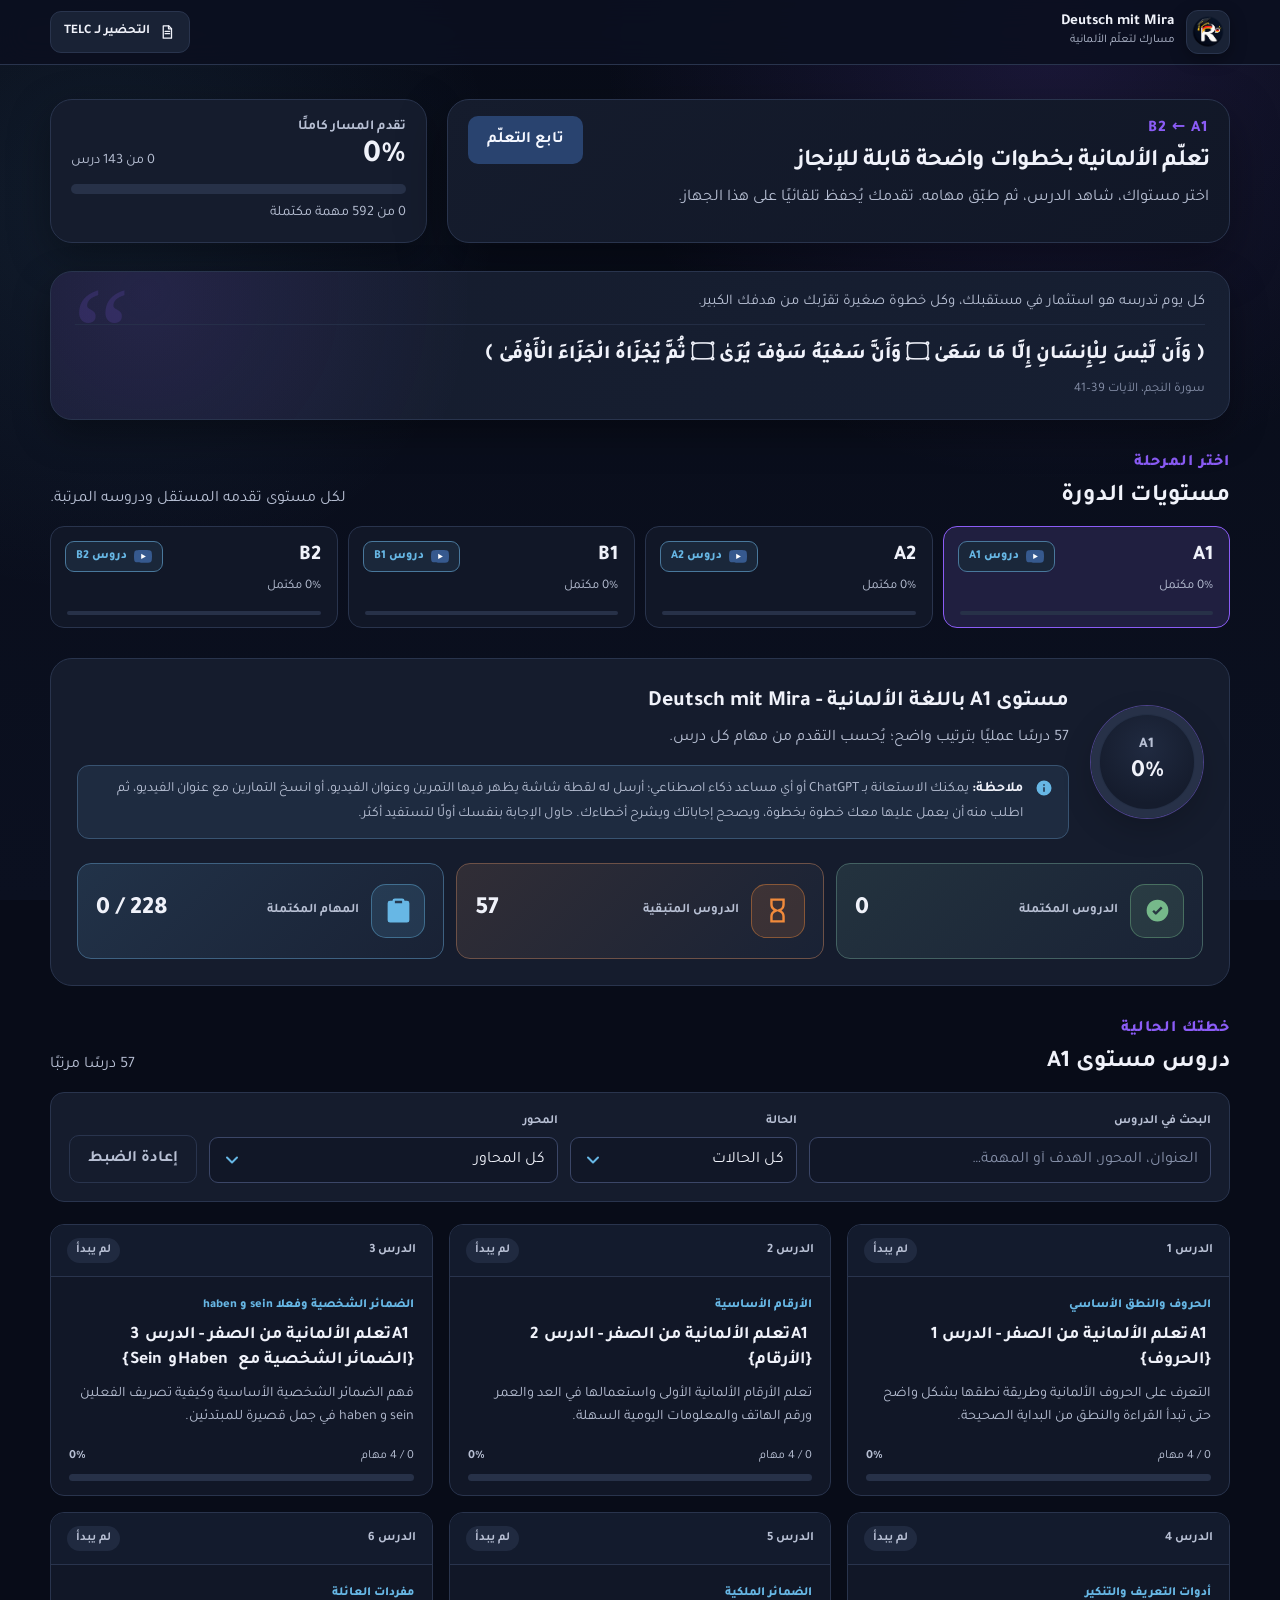
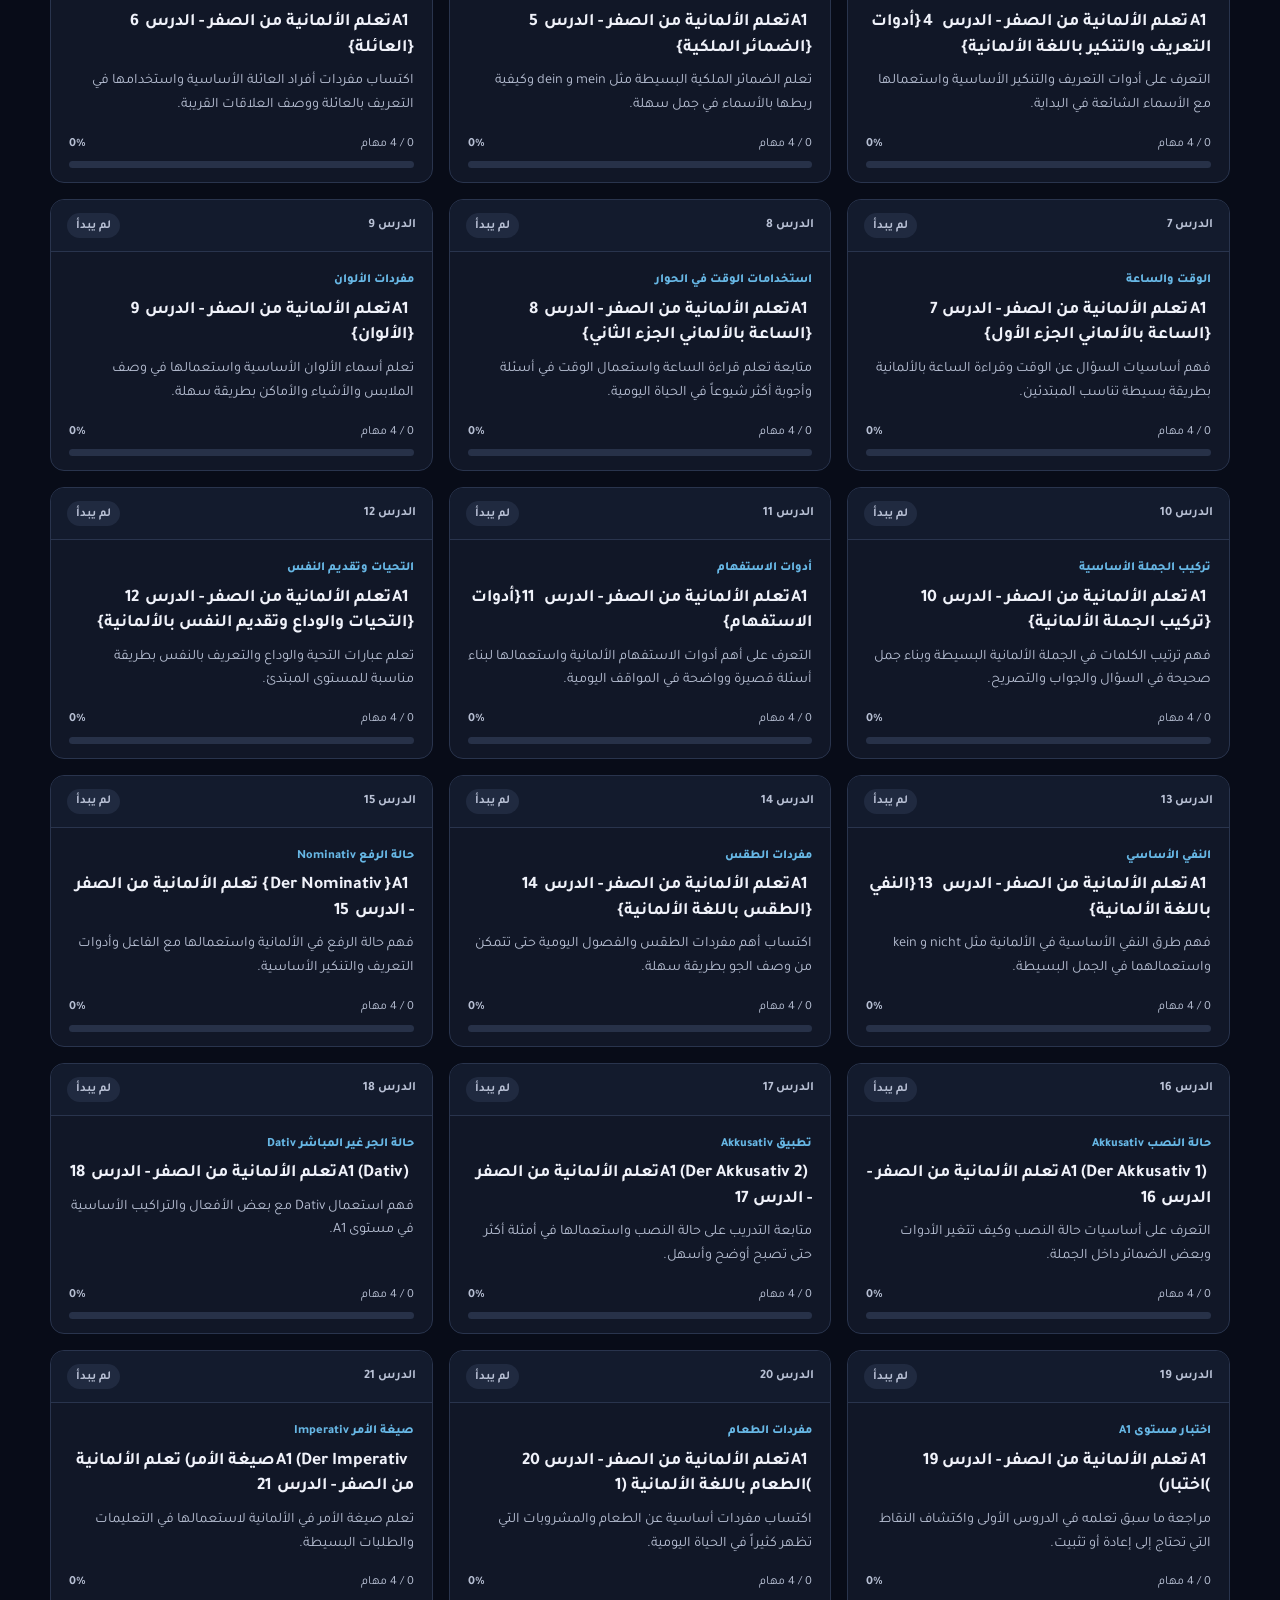
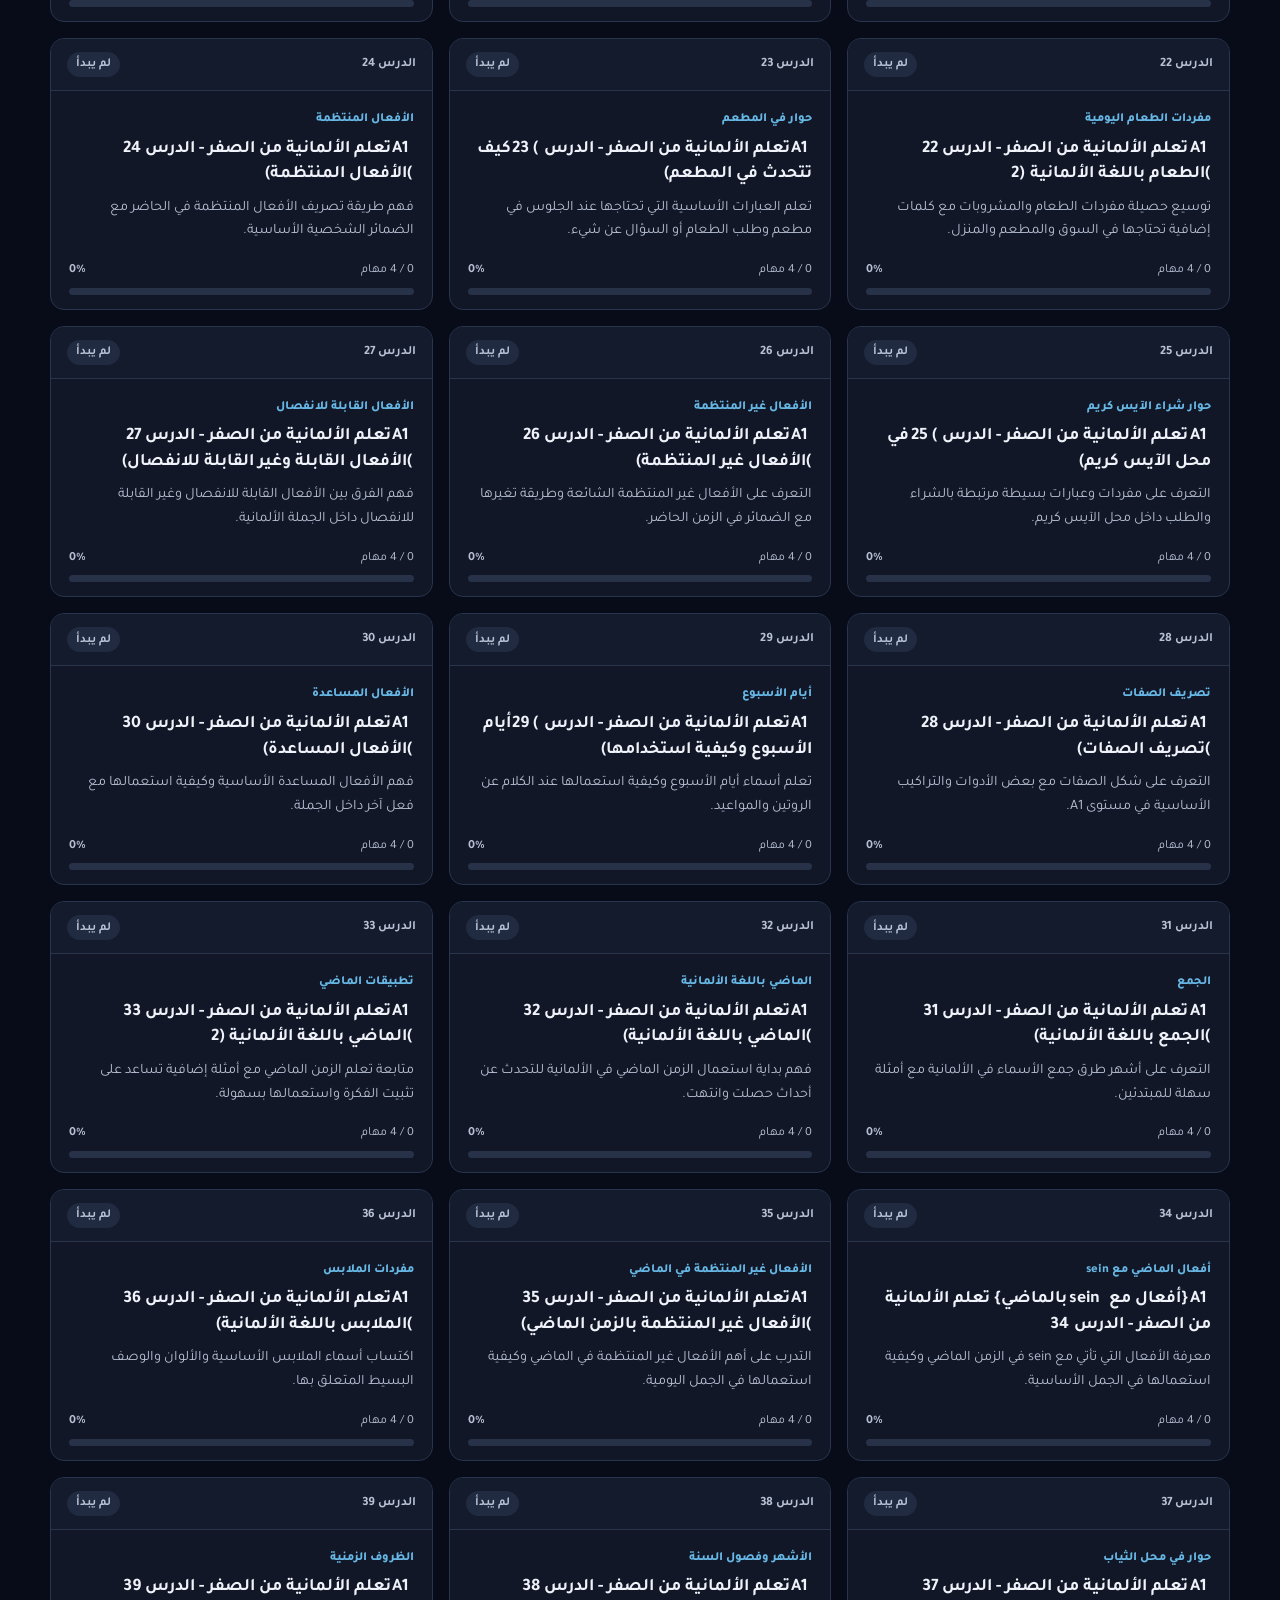
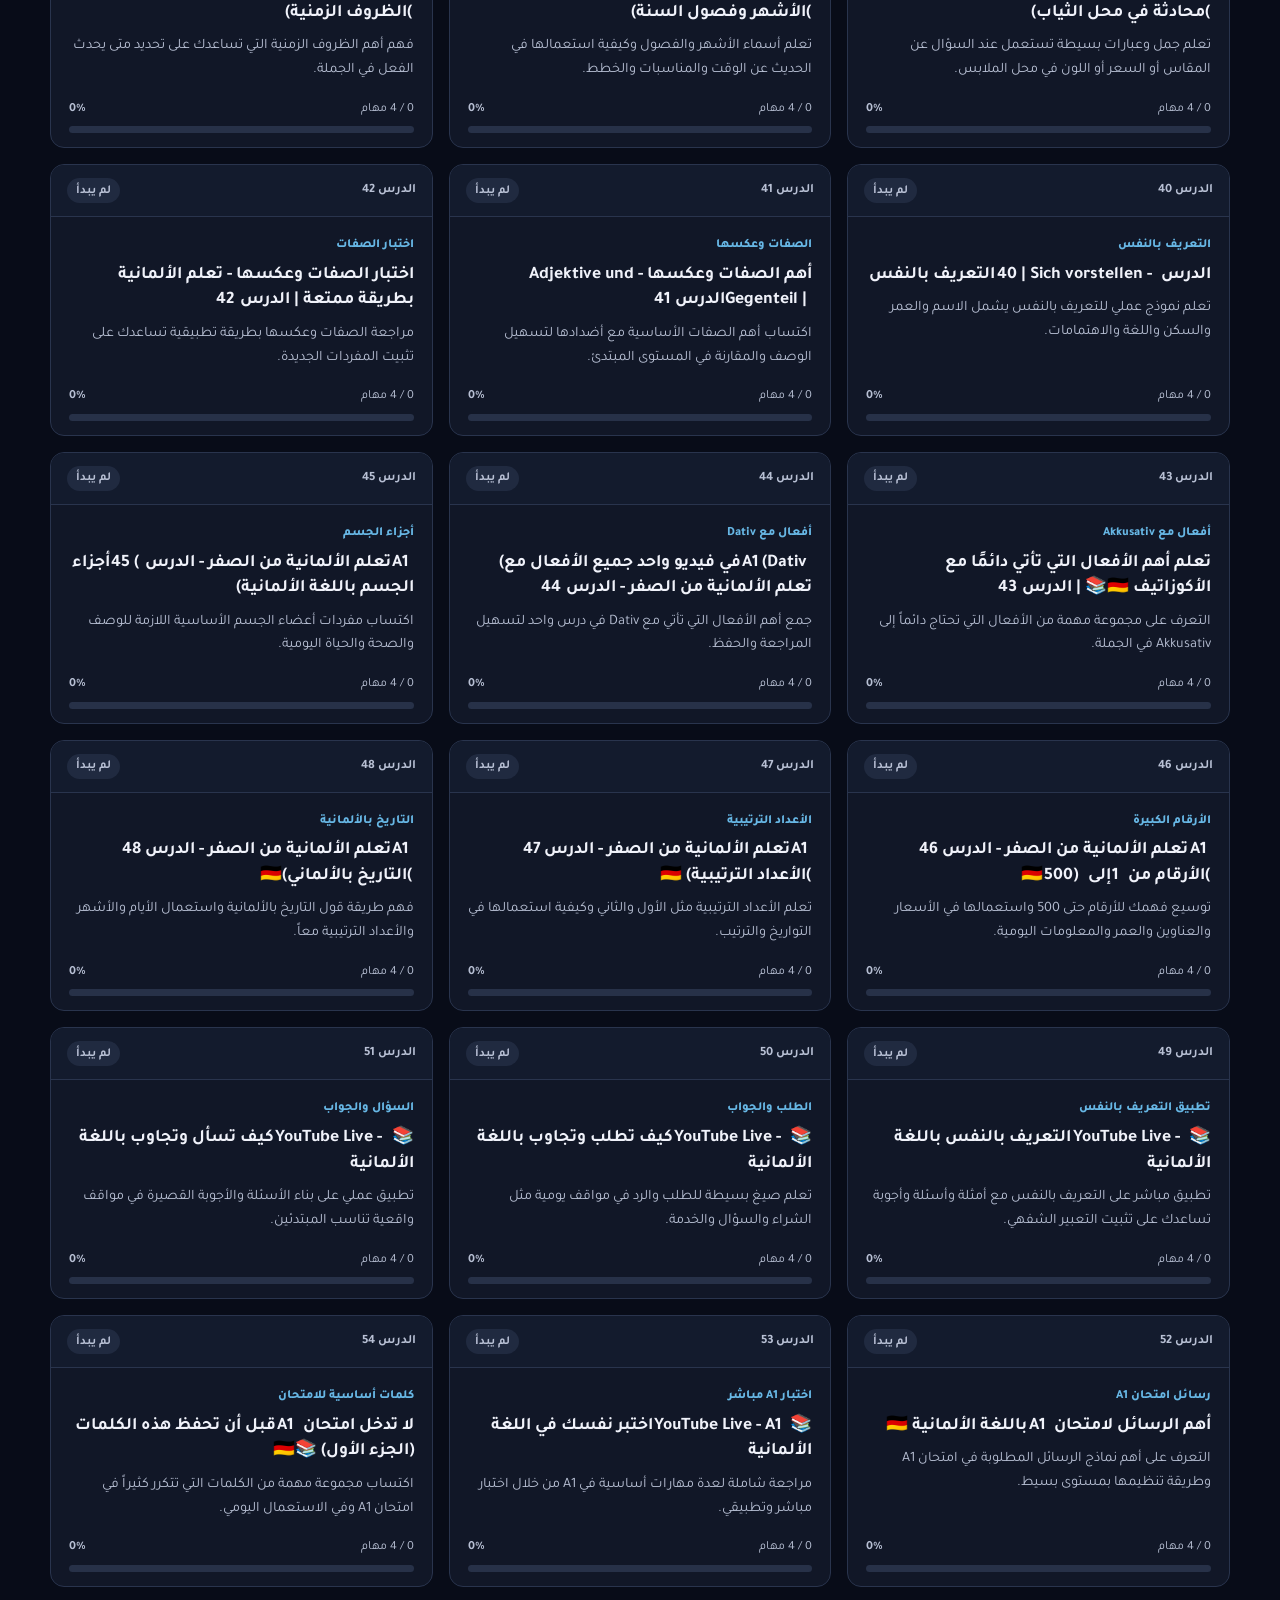
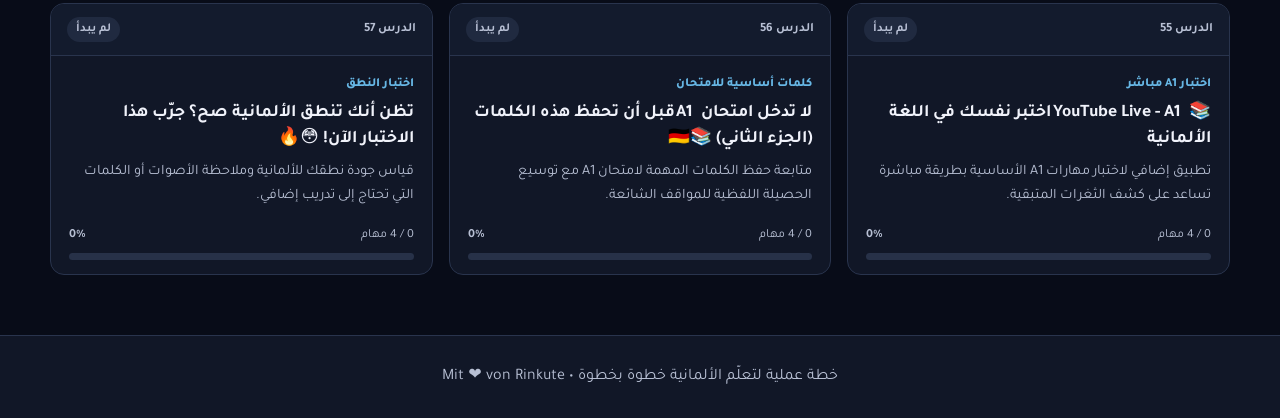
==== index.html @ 0c4c7fe7 "fix: polish TELC exam navigation and timing" ====
<!doctype html>
<html lang="ar" dir="rtl" data-theme="dark">

<head>
  <meta charset="UTF-8">
  <meta name="viewport" content="width=device-width, initial-scale=1.0">
  <meta name="description"
    content="مسار عملي لتعلّم الألمانية من A1 إلى B2 مع دروس فيديو، مهام تطبيقية، ومتابعة تقدم محفوظة.">
  <title>Deutsch mit Mira</title>
  <link rel="preconnect" href="https://fonts.googleapis.com">
  <link rel="preconnect" href="https://fonts.gstatic.com" crossorigin>
  <link href="https://fonts.googleapis.com/css2?family=Tajawal:wght@400;500;600;700;800&display=swap" rel="stylesheet">
  <link rel="icon" href="./src/assets/Deutsch mit Rinkute.ico">
  <link rel="stylesheet" href="./styles.css?v=20261030-5">
  <link rel="stylesheet" href="./src/css/telc.css?v=20261030-5">
</head>

<body>
  <div id="app-loader" class="app-loader" role="status" aria-live="polite" aria-label="جارٍ تحميل منصة التعلم">
    <div class="app-loader__content">
      <div class="app-loader__mark" aria-hidden="true">
        <span class="app-loader__ring"></span>
        <img class="app-loader__logo" src="./src/assets/Deutsch mit Rinkute.ico" alt="">
      </div>
      <span class="app-loader__text">جارٍ التحميل...</span>
    </div>
  </div>

  <a class="skip-link" href="#mainContent">تخطَّ إلى المحتوى</a>

  <header class="site-header">
    <div class="header-inner">
      <a class="brand" href="#/level/A1" aria-label="Deutsch mit Mira — الصفحة الرئيسية">
        <span class="brand-logo-shell" aria-hidden="true">
          <img class="brand-logo" src="./src/assets/Deutsch mit Rinkute.ico" alt="">
        </span>
        <span class="brand-copy"><strong>Deutsch mit Mira</strong><small>مسارك لتعلّم الألمانية</small></span>
      </a>
      <div class="header-actions" id="headerActions">
        <a class="telc-link" id="telcEntryLink" href="#/telc" aria-label="التحضير لامتحان TELC">
          <svg class="telc-link__icon" viewBox="0 0 24 24" aria-hidden="true" focusable="false">
            <path d="M7 3.75h7.2L18 7.55v12.7H7z" />
            <path d="M14 3.75v4h4M9.5 11.25h6M9.5 14.25h6" />
          </svg>
          <span class="telc-link__label">التحضير لـ TELC</span>
          <span class="telc-link__short" aria-hidden="true">TELC</span>
        </a>
        <nav class="telc-header-nav" id="telcHeaderNav" aria-label="التنقل في استوديو TELC" hidden></nav>
      </div>
    </div>
  </header>

  <main id="mainContent" tabindex="-1">
    <div class="system-state" id="loadingState" role="status">جارٍ تجهيز خطتك الدراسية…</div>
    <section class="system-state system-state--error" id="errorState" role="alert" hidden>
      <h1>تعذّر تحميل الدروس</h1>
      <p id="errorMessage">تحقق من ملفات البيانات ثم أعد تحميل الصفحة.</p>
    </section>

    <div id="appContent" hidden>
      <section id="dashboardView" aria-labelledby="dashboardTitle">
        <div class="hero section-shell">
          <div class="hero-copy">
            <span class="eyebrow">B2 ← A1</span>
            <h1 id="dashboardTitle">تعلّم الألمانية بخطوات واضحة قابلة للإنجاز</h1>
            <p>اختر مستواك، شاهد الدرس، ثم طبّق مهامه. تقدمك يُحفظ تلقائيًا على هذا الجهاز.</p>
            <div class="hero-actions">
              <button class="button button--primary" id="continueButton" type="button">تابع التعلّم</button>
            </div>
          </div>
          <article class="overall-card" aria-labelledby="overallTitle">
            <div class="progress-heading">
              <div><span class="meta-label">تقدم المسار كاملًا</span><strong id="overallTitle">0%</strong></div>
              <span id="overallLessonCount">0 من 0 درس</span>
            </div>
            <div class="progress-track" role="progressbar" aria-label="التقدم الكلي" aria-valuemin="0"
              aria-valuemax="100" aria-valuenow="0" id="overallProgressBar"><span id="overallProgressFill"></span></div>
            <p id="overallTaskCount">0 من 0 مهمة مكتملة</p>
          </article>
        </div>

        <aside class="motivation-panel section-shell" aria-label="رسالة تحفيزية">
          <p class="motivation-panel__lead">كل يوم تدرسه هو استثمار في مستقبلك، وكل خطوة صغيرة تقرّبك من هدفك الكبير.
          </p>
          <blockquote>
            <p>﴿ وَأَن لَّيْسَ لِلْإِنسَانِ إِلَّا مَا سَعَىٰ ۝ وَأَنَّ سَعْيَهُ سَوْفَ يُرَىٰ ۝ ثُمَّ يُجْزَاهُ
              الْجَزَاءَ الْأَوْفَىٰ ﴾</p>
            <footer><cite>سورة النجم، الآيات 39–41</cite></footer>
          </blockquote>
        </aside>

        <section class="section-shell section-block" aria-labelledby="levelSelectorTitle">
          <div class="section-heading">
            <div><span class="eyebrow">اختر المرحلة</span>
              <h2 id="levelSelectorTitle">مستويات الدورة</h2>
            </div>
            <p>لكل مستوى تقدمه المستقل ودروسه المرتبة.</p>
          </div>
          <nav class="level-tabs" id="levelTabs" aria-label="مستويات اللغة وروابط دروسها على YouTube"></nav>
        </section>

        <section class="section-shell section-block" aria-labelledby="levelTitle">
          <div class="level-summary">
            <div class="level-summary__intro">
              <div class="level-progress-ring" id="levelProgressRing" role="progressbar" aria-label="تقدم مستوى A1"
                aria-valuemin="0" aria-valuemax="100" aria-valuenow="0" style="--level-progress: 0">
                <div class="level-progress-ring__content">
                  <span id="activeLevelBadge">A1</span>
                  <strong id="levelPercent">0%</strong>
                </div>
              </div>
              <div class="level-summary__details">
                <h2 id="levelTitle">مستوى A1</h2>
                <p id="levelDescription"></p>
                <aside class="level-ai-note" aria-label="ملاحظة حول حل التمارين">
                  <span class="level-ai-note__icon" aria-hidden="true"><svg viewBox="0 0 24 24" focusable="false">
                      <path d="M12 2a10 10 0 1 0 10 10A10 10 0 0 0 12 2Zm1 15h-2v-6h2Zm0-8h-2V7h2Z" />
                    </svg></span>
                  <p><strong>ملاحظة:</strong> يمكنك الاستعانة بـ ChatGPT أو أي مساعد ذكاء اصطناعي؛ أرسل له لقطة
                    شاشة يظهر فيها التمرين وعنوان الفيديو، أو انسخ التمارين مع عنوان الفيديو، ثم اطلب منه أن يعمل
                    عليها معك خطوة بخطوة، ويصحح إجاباتك ويشرح أخطاءك. حاول الإجابة بنفسك أولًا لتستفيد أكثر.</p>
                </aside>
              </div>
            </div>
            <dl class="summary-stats">
              <div class="summary-stat summary-stat--completed">
                <dt><span class="summary-stat__icon" aria-hidden="true"><svg viewBox="0 0 24 24" focusable="false">
                      <path
                        d="M12 3a9 9 0 1 0 9 9 9 9 0 0 0-9-9Zm4.2 7.1-4.9 5a1 1 0 0 1-1.4 0l-2.2-2.2 1.4-1.4 1.5 1.5 4.2-4.3Z" />
                    </svg></span><span>الدروس المكتملة</span></dt>
                <dd id="completedLessons">0</dd>
              </div>
              <div class="summary-stat summary-stat--remaining">
                <dt><span class="summary-stat__icon" aria-hidden="true"><svg viewBox="0 0 24 24" focusable="false">
                      <path
                        d="M6 2h12v5a6 6 0 0 1-2.7 5A6 6 0 0 1 18 17v5H6v-5a6 6 0 0 1 2.7-5A6 6 0 0 1 6 7Zm2 2v3c0 1.7 1.1 3.2 2.7 3.8L12 11.3l1.3-.5A4 4 0 0 0 16 7V4Zm8 16v-3a4 4 0 0 0-2.7-3.8l-1.3-.5-1.3.5A4 4 0 0 0 8 17v3Z" />
                    </svg></span><span>الدروس المتبقية</span></dt>
                <dd id="remainingLessons">0</dd>
              </div>
              <div class="summary-stat summary-stat--tasks">
                <dt><span class="summary-stat__icon" aria-hidden="true"><svg viewBox="0 0 24 24" focusable="false">
                      <path
                        d="M9 2h6a2 2 0 0 1 2 2h2a2 2 0 0 1 2 2v14a2 2 0 0 1-2 2H5a2 2 0 0 1-2-2V6a2 2 0 0 1 2-2h2a2 2 0 0 1 2-2Zm0 4h6V4H9Zm7.2 5.1-4.9 5a1 1 0 0 1-1.4 0l-2.2-2.2 1.4-1.4 1.5 1.5 4.2-4.3Z" />
                    </svg></span><span>المهام المكتملة</span></dt>
                <dd id="completedTasks">0</dd>
              </div>
            </dl>
          </div>
        </section>

        <section class="section-shell section-block" aria-labelledby="lessonsTitle">
          <div class="section-heading">
            <div><span class="eyebrow">خطتك الحالية</span>
              <h2 id="lessonsTitle">دروس المستوى</h2>
            </div>
            <p id="resultsSummary" aria-live="polite"></p>
          </div>

          <form class="filters" id="filtersForm" role="search">
            <label class="search-control"><span>البحث في الدروس</span><input id="searchInput" type="search"
                placeholder="العنوان، المحور، الهدف أو المهمة…" autocomplete="off"></label>
            <div class="filter-field">
              <span class="filter-label" id="statusFilterLabel">الحالة</span>
              <div class="custom-select" data-custom-select>
                <select class="custom-select__native" id="statusFilter" tabindex="-1" aria-hidden="true">
                  <option value="all">كل الحالات</option>
                  <option value="incomplete" data-hint="لم يبدأ أو قيد التقدم">غير منجز</option>
                  <option value="not-started">لم يبدأ</option>
                  <option value="in-progress">قيد التقدم</option>
                  <option value="completed">مكتمل</option>
                </select>
                <button class="custom-select__trigger" type="button" aria-haspopup="listbox" aria-expanded="false"
                  aria-labelledby="statusFilterLabel statusFilterValue">
                  <span id="statusFilterValue" data-custom-select-value>كل الحالات</span>
                  <svg viewBox="0 0 20 20" aria-hidden="true">
                    <path d="m5 7.5 5 5 5-5" />
                  </svg>
                </button>
                <div class="custom-select__menu" role="listbox" aria-labelledby="statusFilterLabel" hidden></div>
              </div>
            </div>
            <div class="filter-field">
              <span class="filter-label" id="focusFilterLabel">المحور</span>
              <div class="custom-select" data-custom-select>
                <select class="custom-select__native" id="focusFilter" tabindex="-1" aria-hidden="true">
                  <option value="all">كل المحاور</option>
                </select>
                <button class="custom-select__trigger" type="button" aria-haspopup="listbox" aria-expanded="false"
                  aria-labelledby="focusFilterLabel focusFilterValue">
                  <span id="focusFilterValue" data-custom-select-value>كل المحاور</span>
                  <svg viewBox="0 0 20 20" aria-hidden="true">
                    <path d="m5 7.5 5 5 5-5" />
                  </svg>
                </button>
                <div class="custom-select__menu" role="listbox" aria-labelledby="focusFilterLabel" hidden></div>
              </div>
            </div>
            <button class="button button--quiet" id="resetFiltersButton" type="reset">إعادة الضبط</button>
          </form>

          <div class="lesson-grid" id="lessonGrid"></div>
          <div class="empty-state" id="emptyState" hidden>
            <span aria-hidden="true">⌕</span>
            <h3>لا توجد دروس مطابقة</h3>
            <p>جرّب عبارة أخرى أو أزل بعض عوامل التصفية.</p>
            <button class="button button--secondary" id="emptyResetButton" type="button">إعادة ضبط الفلاتر</button>
          </div>
        </section>
      </section>

      <section class="lesson-view section-shell" id="lessonView" aria-labelledby="lessonDetailTitle" hidden></section>
      <section class="telc-view" id="telcView" aria-label="استوديو امتحانات TELC" hidden></section>
    </div>
  </main>

  <footer class="site-footer">
    <p>خطة عملية لتعلّم الألمانية خطوة بخطوة <span aria-hidden="true">•</span> Mit ❤️ von Rinkute</p>
  </footer>
  <div class="toast" id="toast" role="status" aria-live="polite" hidden></div>
  <button type="button" class="back-to-top" id="backToTopButton" aria-label="العودة إلى أعلى الصفحة"
    title="العودة إلى أعلى الصفحة">
    <svg viewBox="0 0 24 24" aria-hidden="true" focusable="false">
      <path d="M12 19V5m0 0-6 6m6-6 6 6" fill="none" stroke="currentColor" stroke-width="2" stroke-linecap="round"
        stroke-linejoin="round" />
    </svg>
  </button>
  <script type="module" src="./script.js?v=20261030-5"></script>
</body>

</html>
---- styles.css ----
:root {
  color-scheme: dark;
  --color-page: #080c18;
  --color-page-secondary: #0b1020;
  --color-surface: #111727;
  --color-surface-elevated: #151c2d;
  --color-surface-muted: #192235;
  --color-surface-warm: #131b2d;
  --color-surface-hover: #202a40;
  --color-surface-active: #252f48;
  --color-header: rgba(11, 16, 32, 0.92);
  --color-hero-start: #151c2d;
  --color-hero-end: #111727;
  --color-text-primary: #f0f2fa;
  --color-text-secondary: #b8c0d4;
  --color-text-muted: #858fa8;
  --color-border: #29344d;
  --color-border-strong: #3b4667;
  --color-primary: #29436f;
  --color-primary-hover: #36598e;
  --color-primary-active: #22385e;
  --color-primary-soft: #1b2a45;
  --color-primary-text: #f4f7ff;
  --color-success: #76b98a;
  --color-success-soft: #1c332b;
  --color-accent-purple: #8b5cf6;
  --color-accent-magenta: #bd4cbb;
  --color-accent-cyan: #67b7e5;
  --color-accent-green: #76b98a;
  --color-accent-orange: #f18a3b;
  --color-progress-track: #273148;
  --color-focus: #8b7cf6;
  --color-focus-ring: rgba(139, 124, 246, 0.7);
  --color-danger: #f0aaaa;
  --color-danger-border: #714c5e;
  --color-status-idle-bg: #202a40;
  --color-status-idle-text: #b8c0d4;
  --color-status-progress-bg: #3d2c21;
  --color-status-progress-text: #f4b27f;
  --color-completed-border: #436b55;
  --color-completed-text: #b8d1c0;
  --color-placeholder: #858fa8;
  --color-video: #050812;
  --color-inverse-surface: #f0f2fa;
  --color-inverse-text: #111727;
  --color-shadow: rgba(0, 0, 0, 0.34);
  --color-shadow-hover: rgba(0, 0, 0, 0.46);
  --color-glow-purple: rgba(139, 92, 246, 0.14);
  --color-glow-cyan: rgba(103, 183, 229, 0.09);
  --select-chevron: url("data:image/svg+xml,%3Csvg xmlns='http://www.w3.org/2000/svg' width='14' height='14' viewBox='0 0 14 14' fill='none'%3E%3Cpath d='m3.25 5.25 3.75 3.5 3.75-3.5' stroke='%23b8c0d4' stroke-width='1.5' stroke-linecap='round' stroke-linejoin='round'/%3E%3C/svg%3E");
  --radius-lg: 22px;
  --radius-md: 14px;
  --max-width: 1180px;
}

* {
  box-sizing: border-box;
}

html {
  scroll-behavior: smooth;
  background: var(--color-page);
}

html {
  scrollbar-color: var(--color-border-strong) var(--color-page);
}

body {
  margin: 0;
  min-width: 320px;
  min-height: 100vh;
  background:
    radial-gradient(circle at 82% 4%, var(--color-glow-purple), transparent 28rem),
    radial-gradient(circle at 8% 22%, var(--color-glow-cyan), transparent 25rem),
    linear-gradient(180deg, var(--color-page), var(--color-page-secondary));
  background-attachment: fixed;
  color: var(--color-text-primary);
  font-family: "Tajawal", system-ui, sans-serif;
  line-height: 1.65;
}

.app-loader {
  position: fixed;
  z-index: 9999;
  inset: 0;
  display: grid;
  min-height: 100dvh;
  padding:
    calc(24px + env(safe-area-inset-top)) calc(24px + env(safe-area-inset-right)) calc(24px + env(safe-area-inset-bottom)) calc(24px + env(safe-area-inset-left));
  place-items: center;
  background: var(--color-page);
  color: var(--color-text-primary);
  opacity: 1;
  visibility: visible;
  transition: opacity 160ms ease, visibility 160ms;
}

.app-loader.is-hidden {
  opacity: 0;
  visibility: hidden;
  pointer-events: none;
}

.app-loader__content {
  display: grid;
  justify-items: center;
  gap: 18px;
  text-align: center;
}

.app-loader__mark {
  position: relative;
  width: 92px;
  height: 92px;
  display: grid;
  place-items: center;
}

.app-loader__ring {
  position: absolute;
  inset: 0;
  border: 4px solid var(--color-progress-track);
  border-top-color: var(--color-accent-purple);
  border-right-color: var(--color-accent-cyan);
  border-radius: 50%;
  animation: loader-spin 800ms linear infinite;
}

.app-loader__logo {
  position: relative;
  z-index: 1;
  width: 58px;
  height: 58px;
  object-fit: contain;
}

.app-loader__text {
  color: var(--color-text-secondary);
  font-size: 0.9rem;
  font-weight: 600;
}

@keyframes loader-spin {
  to {
    transform: rotate(360deg);
  }
}

@media (max-width: 480px) {
  .app-loader__mark {
    width: 80px;
    height: 80px;
  }

  .app-loader__logo {
    width: 50px;
    height: 50px;
  }
}

button,
input,
select {
  font: inherit;
}

input,
select {
  accent-color: var(--color-primary);
}

a {
  color: inherit;
}

[hidden] {
  display: none !important;
}

*::-webkit-scrollbar {
  width: 11px;
  height: 11px;
}

*::-webkit-scrollbar-track {
  background: var(--color-page);
}

*::-webkit-scrollbar-thumb {
  border: 3px solid var(--color-page);
  border-radius: 999px;
  background: var(--color-border-strong);
}

:focus-visible {
  outline: 3px solid var(--color-focus-ring);
  outline-offset: 3px;
}

:is(button,
  [role="button"],
  a.button,
  .button,
  .telc-link,
  .level-tab,
  .level-playlist-link,
  .lesson-card,
  .lesson-navigation a,
  .back-to-top) {
  box-shadow: none;
}

:is(button,
  [role="button"],
  a.button,
  .button,
  .telc-link,
  .level-tab,
  .level-playlist-link,
  .lesson-card,
  .lesson-navigation a,
  .back-to-top):is(:hover, :focus, :focus-visible, :active),
.level-card.is-active {
  box-shadow: none;
}

:is(button,
  [role="button"],
  a.button,
  .button,
  .telc-link,
  .level-tab,
  .level-playlist-link,
  .lesson-card,
  .lesson-navigation a,
  .back-to-top):focus-visible {
  outline: 2px solid var(--color-focus);
  outline-offset: 3px;
}

:is(button,
  [role="button"],
  a.button,
  .button,
  .telc-link,
  .level-tab,
  .level-playlist-link,
  .lesson-card,
  .lesson-navigation a,
  .back-to-top):focus:not(:focus-visible) {
  outline: none;
}

.skip-link {
  position: fixed;
  z-index: 100;
  inset: 12px 12px auto auto;
  padding: 10px 16px;
  border-radius: 8px;
  background: var(--color-inverse-surface);
  color: var(--color-inverse-text);
  transform: translateY(-160%);
}

.skip-link:focus {
  transform: translateY(0);
}

.site-header {
  position: sticky;
  z-index: 20;
  top: 0;
  min-height: 64px;
  border-bottom: 1px solid var(--color-border);
  background: var(--color-header);
  backdrop-filter: blur(14px);
}

.header-inner {
  display: flex;
  width: min(calc(100% - 40px), var(--max-width));
  min-height: 64px;
  align-items: center;
  justify-content: space-between;
  gap: 24px;
  margin-inline: auto;
  padding-block: 6px;
}

.brand {
  display: inline-flex;
  align-items: center;
  min-width: 0;
  gap: 11px;
  text-decoration: none;
}

.brand-logo-shell {
  display: grid;
  width: 44px;
  height: 44px;
  flex: 0 0 44px;
  place-items: center;
  padding: 4px;
  border: 1px solid var(--color-border);
  border-radius: 12px;
  background: var(--color-surface-muted);
  box-shadow: 0 5px 16px var(--color-shadow);
}

.brand-logo {
  display: block;
  width: 100%;
  height: 100%;
  object-fit: contain;
}

.brand-copy {
  min-width: 0;
}

.brand strong,
.brand small {
  display: block;
}

.brand strong {
  line-height: 1.2;
  direction: ltr;
  font-size: 0.94rem;
}

.brand small {
  color: var(--color-text-secondary);
  font-size: 0.73rem;
}

.header-actions {
  display: flex;
  flex: 0 0 auto;
  align-items: center;
  gap: 8px;
}

.telc-header-nav {
  display: flex;
  align-items: center;
  gap: 6px;
}

.telc-header-nav[hidden] {
  display: none;
}

.telc-header-nav a {
  display: inline-flex;
  min-height: 40px;
  align-items: center;
  justify-content: center;
  padding: 7px 11px;
  border: 1px solid var(--color-border);
  border-radius: 10px;
  background: var(--color-surface-muted);
  color: var(--color-text-secondary);
  font-size: 0.76rem;
  font-weight: 700;
  text-decoration: none;
  white-space: nowrap;
}

.telc-header-nav a:hover {
  border-color: var(--color-border-strong);
  background: var(--color-surface-hover);
  color: var(--color-text-primary);
}

.telc-header-nav__simulation time {
  direction: ltr;
  font-variant-numeric: tabular-nums;
}

.telc-link {
  display: inline-flex;
  min-height: 42px;
  align-items: center;
  justify-content: center;
  gap: 8px;
  padding: 8px 13px;
  border: 1px solid var(--color-border);
  border-radius: 11px;
  background: var(--color-surface-muted);
  color: var(--color-text-primary);
  font-size: 0.82rem;
  font-weight: 700;
  text-decoration: none;
  transition: background-color 160ms ease, border-color 160ms ease, color 160ms ease, transform 160ms ease;
}

.telc-link:hover {
  border-color: var(--color-border-strong);
  background: var(--color-surface-hover);
  color: var(--color-text-primary);
  transform: translateY(-1px);
}

.telc-link__icon {
  width: 18px;
  height: 18px;
  fill: none;
  stroke: currentColor;
  stroke-linecap: round;
  stroke-linejoin: round;
  stroke-width: 1.7;
}

.telc-link__short {
  display: none;
  direction: ltr;
}

.section-shell {
  width: min(calc(100% - 40px), var(--max-width));
  margin-inline: auto;
}

.section-block {
  padding-block: 30px 0;
}

.system-state {
  width: min(calc(100% - 40px), 720px);
  margin: 70px auto;
  padding: 36px;
  border: 1px solid var(--color-border);
  border-radius: var(--radius-lg);
  background: var(--color-surface-elevated);
  text-align: center;
}

.system-state--error {
  border-color: var(--color-danger-border);
  color: var(--color-danger);
}

.hero {
  display: grid;
  grid-template-columns: minmax(0, 1.35fr) minmax(320px, 0.65fr);
  align-items: stretch;
  gap: 20px;
  padding-block: 34px 10px;
}

.hero-copy,
.overall-card,
.level-summary,
.video-card,
.practice-card {
  border: 1px solid var(--color-border);
  background: var(--color-surface-elevated);
}

.lesson-card,
.learning-grid article {
  border: 1px solid var(--color-border);
  background: var(--color-surface);
}

.hero-copy {
  position: relative;
  overflow: hidden;
  padding: 16px 20px;
  border-radius: var(--radius-lg);
  background: linear-gradient(140deg, var(--color-hero-start) 0%, var(--color-hero-end) 100%);
  box-shadow: 0 18px 50px var(--color-shadow);
}

.hero-copy,
.overall-card {
  min-height: 0;
  height: 100%;
  align-self: stretch;
}

.eyebrow {
  display: block;
  margin-bottom: 6px;
  color: var(--color-accent-purple);
  font-size: 1rem;
  font-weight: 800;
  letter-spacing: 0.06em;
}

.hero h1 {
  max-width: 100%;
  margin: 0;
  font-size: clamp(1rem, 2.2vw, 1.5rem);
  line-height: 1.18;
  letter-spacing: -0.035em;
}

.hero-copy>p {
  max-width: 590px;
  margin: 8px 0 0;
  color: var(--color-text-secondary);
  font-size: 1.02rem;
}

.hero-actions {
  display: flex;
  flex-wrap: wrap;
  justify-content: flex-end;
  gap: 10px;
  margin-top: 12px;
}

@media (min-width: 961px) {
  .hero-actions {
    position: absolute;
    top: 16px;
    left: 20px;
    margin-top: 0;
  }
}

.button {
  display: inline-flex;
  min-height: 46px;
  align-items: center;
  justify-content: center;
  gap: 8px;
  padding: 10px 18px;
  border: 1px solid transparent;
  border-radius: 10px;
  cursor: pointer;
  font-weight: 700;
  text-decoration: none;
  transition: background-color 160ms ease, border-color 160ms ease, color 160ms ease, transform 160ms ease;
}

.button:hover {
  transform: translateY(-1px);
}

.button--primary {
  background: var(--color-primary);
  color: var(--color-primary-text);
}

.button--primary:hover {
  background: var(--color-primary-hover);
}

.button--primary:active {
  background: var(--color-primary-active);
  transform: translateY(0);
}

.button--secondary {
  border-color: var(--color-border);
  background: var(--color-surface-elevated);
  color: var(--color-text-primary);
}

.button--secondary:hover,
.button--quiet:hover {
  border-color: var(--color-border-strong);
  background: var(--color-surface-hover);
}

.button--secondary:hover {
  color: var(--color-text-primary);
}

.button--quiet {
  border-color: var(--color-border);
  background: transparent;
  color: var(--color-text-secondary);
}

.button--quiet:hover {
  color: var(--color-text-secondary);
}

.button--full {
  width: 100%;
}

.button:disabled {
  cursor: default;
  opacity: 0.72;
  transform: none;
}

.button--primary:disabled {
  background: color-mix(in srgb, var(--color-primary) 68%, var(--color-surface));
  color: color-mix(in srgb, var(--color-primary-text) 78%, var(--color-text-muted));
}

.overall-card {
  display: flex;
  flex-direction: column;
  justify-content: center;
  padding: 16px 20px;
  border-radius: var(--radius-lg);
  box-shadow: 0 14px 40px var(--color-shadow);
}

.progress-heading {
  display: flex;
  align-items: end;
  justify-content: space-between;
  gap: 18px;
}

.progress-heading div {
  display: flex;
  flex-direction: column;
}

.meta-label {
  color: var(--color-text-secondary);
  font-size: 0.86rem;
  font-weight: 600;
}

.progress-heading strong {
  font-size: 2rem;
  line-height: 1.1;
}

.progress-heading>span,
.overall-card>p {
  color: var(--color-text-secondary);
  font-size: 0.9rem;
}

.overall-card>p {
  margin: 8px 0 0;
}

.overall-card .progress-track {
  margin-top: 10px;
}

.motivation-panel {
  position: relative;
  margin-top: 18px;
  overflow: hidden;
  padding: 18px 24px;
  border: 1px solid var(--color-border);
  border-radius: var(--radius-lg);
  background:
    radial-gradient(circle at 8% 15%, color-mix(in srgb, var(--color-accent-purple) 13%, transparent), transparent 30%),
    linear-gradient(135deg, var(--color-surface-elevated), color-mix(in srgb, var(--color-primary) 8%, var(--color-surface-elevated)));
  box-shadow: 0 14px 36px var(--color-shadow);
}

.motivation-panel::before {
  position: absolute;
  top: -4px;
  left: 22px;
  color: color-mix(in srgb, var(--color-accent-purple) 16%, transparent);
  content: "“";
  font-family: Georgia, serif;
  font-size: 8rem;
  line-height: 1;
  pointer-events: none;
}

.motivation-panel__lead {
  position: relative;
  margin: 0;
  color: var(--color-text-secondary);
  font-size: 0.93rem;
}

.motivation-panel blockquote {
  position: relative;
  margin: 10px 0 0;
  padding-top: 12px;
  border-top: 1px solid color-mix(in srgb, var(--color-border) 72%, transparent);
}

.motivation-panel blockquote p {
  margin: 0;
  color: var(--color-text-primary);
  font-size: clamp(1rem, 1.8vw, 1.22rem);
  font-weight: 800;
  line-height: 1.9;
}

.motivation-panel blockquote footer {
  margin-top: 5px;
  color: var(--color-text-muted);
  font-size: 0.82rem;
}

.motivation-panel cite {
  font-style: normal;
}

.progress-track {
  height: 10px;
  margin-top: 14px;
  overflow: hidden;
  border-radius: 999px;
  background: var(--color-progress-track);
  direction: ltr;
}

.progress-track>span {
  display: block;
  width: 0;
  height: 100%;
  border-radius: inherit;
  background: var(--color-success);
  transition: width 240ms ease;
}

.progress-track--small {
  height: 7px;
  margin-top: 7px;
}

.section-heading {
  display: flex;
  align-items: end;
  justify-content: space-between;
  gap: 28px;
  margin-bottom: 14px;
}

.section-heading h2 {
  margin: 0;
  font-size: clamp(1rem, 2.2vw, 1.5rem);
  line-height: 1.25;
}

.section-heading p {
  max-width: 500px;
  margin: 0;
  color: var(--color-text-secondary);
}

.level-tabs {
  display: grid;
  grid-template-columns: repeat(4, 1fr);
  gap: 10px;
}

.level-card {
  position: relative;
  min-height: 102px;
  border: 1px solid var(--color-border);
  border-radius: var(--radius-md);
  background: var(--color-surface);
  transition: background-color 160ms ease, border-color 160ms ease, transform 160ms ease;
}

.level-card:hover {
  border-color: var(--color-border-strong);
  background: var(--color-surface-hover);
  box-shadow: none;
  transform: translateY(-1px);
}

.level-card.is-active {
  border-color: var(--color-accent-purple);
  background: color-mix(in srgb, var(--color-accent-purple) 12%, var(--color-surface));
  box-shadow: none;
}

.level-tab {
  display: flex;
  min-height: 100px;
  height: 100%;
  flex-direction: column;
  padding: 12px 16px;
  text-decoration: none;
}

.level-tab:hover .level-tab__name,
.level-card.is-active .level-tab__name {
  color: var(--color-text-primary);
}

.level-tab__name {
  display: block;
  color: var(--color-text-primary);
  font-size: 1.3rem;
  font-weight: 800;
  direction: ltr;
  text-align: right;
}

.level-tab__meta {
  display: block;
  margin-top: 2px;
  color: var(--color-text-secondary);
  font-size: 0.82rem;
}

.level-playlist-link {
  position: absolute;
  z-index: 2;
  top: 14px;
  left: 14px;
  display: inline-flex;
  align-items: center;
  gap: 7px;
  padding: 7px 10px;
  border: 1px solid color-mix(in srgb, var(--color-accent-cyan) 52%, var(--color-border));
  border-radius: 9px;
  background: color-mix(in srgb, var(--color-accent-cyan) 10%, var(--color-surface));
  color: var(--color-accent-cyan);
  font-size: 0.76rem;
  font-weight: 800;
  line-height: 1.2;
  text-decoration: none;
  white-space: nowrap;
}

.level-playlist-link:hover {
  border-color: var(--color-accent-cyan);
  background: color-mix(in srgb, var(--color-accent-cyan) 18%, var(--color-surface));
  color: var(--color-text-primary);
}

.level-playlist-link__icon {
  display: inline-flex;
  width: 18px;
  flex: 0 0 18px;
  direction: ltr;
}

.level-playlist-link__icon svg {
  display: block;
  width: 100%;
  height: auto;
}

.mini-track {
  display: block;
  height: 4px;
  margin-top: auto;
  overflow: hidden;
  border-radius: 99px;
  background: var(--color-progress-track);
  direction: ltr;
}

.mini-track span {
  display: block;
  height: 100%;
  border-radius: inherit;
  background: var(--color-success);
}

.level-summary {
  padding: 26px;
  border-radius: var(--radius-lg);
}

.level-summary__intro {
  display: flex;
  align-items: center;
  gap: 22px;
}

.level-summary__details {
  min-width: 0;
  flex: 1;
}

.level-progress-ring {
  --level-progress: 0;
  position: relative;
  display: grid;
  width: 112px;
  height: 112px;
  flex: 0 0 112px;
  place-items: center;
  border-radius: 50%;
  background: conic-gradient(var(--color-accent-purple) calc(var(--level-progress) * 1%), var(--color-progress-track) 0);
  box-shadow: 0 0 0 1px color-mix(in srgb, var(--color-accent-purple) 35%, var(--color-border)), 0 12px 30px rgba(0, 0, 0, 0.18);
  direction: ltr;
}

.level-progress-ring::before {
  position: absolute;
  inset: 8px;
  border: 1px solid color-mix(in srgb, var(--color-border) 75%, transparent);
  border-radius: 50%;
  background: radial-gradient(circle at 50% 35%, var(--color-surface-hover), var(--color-surface-elevated) 72%);
  content: "";
}

.level-progress-ring__content {
  position: relative;
  z-index: 1;
  display: grid;
  justify-items: center;
  line-height: 1.05;
}

.level-progress-ring__content span {
  color: var(--color-text-secondary);
  font-size: 0.92rem;
  font-weight: 800;
  letter-spacing: 0.06em;
}

.level-progress-ring__content strong {
  margin-top: 7px;
  color: var(--color-text-primary);
  font-size: 1.55rem;
}

.level-summary h2 {
  margin: 0;
  font-size: 1.35rem;
}

.level-summary__intro p {
  margin: 4px 0 0;
  color: var(--color-text-secondary);
}

.level-summary__intro .level-ai-note {
  display: flex;
  align-items: flex-start;
  gap: 10px;
  margin-top: 14px;
  padding: 11px 13px;
  border: 1px solid color-mix(in srgb, var(--color-accent-cyan) 24%, var(--color-border));
  border-radius: 12px;
  background: color-mix(in srgb, var(--color-accent-cyan) 6%, var(--color-surface-muted));
}

.level-summary__intro .level-ai-note p {
  margin: 0;
  color: var(--color-text-secondary);
  font-size: 0.88rem;
  line-height: 1.75;
}

.level-ai-note strong {
  color: var(--color-text-primary);
}

.level-ai-note__icon {
  display: grid;
  width: 22px;
  height: 22px;
  flex: 0 0 22px;
  place-items: center;
  color: var(--color-accent-cyan);
}

.level-ai-note__icon svg {
  width: 18px;
  height: 18px;
  fill: currentColor;
}

.summary-stats {
  display: grid;
  grid-template-columns: repeat(3, 1fr);
  gap: 12px;
  margin: 24px 0 0;
}

.summary-stat {
  --summary-accent: var(--color-accent-cyan);
  display: flex;
  min-height: 96px;
  align-items: center;
  justify-content: space-between;
  gap: 18px;
  padding: 17px 18px;
  border: 1px solid color-mix(in srgb, var(--summary-accent) 34%, var(--color-border));
  border-radius: 14px;
  background: linear-gradient(135deg, color-mix(in srgb, var(--summary-accent) 11%, var(--color-surface-muted)), var(--color-surface-muted));
}

.summary-stat--completed {
  --summary-accent: var(--color-success);
}

.summary-stat--remaining {
  --summary-accent: var(--color-accent-orange);
}

.summary-stat--tasks {
  --summary-accent: var(--color-accent-cyan);
}

.summary-stats dt {
  display: flex;
  align-items: center;
  gap: 12px;
  color: var(--color-text-secondary);
  font-size: 0.82rem;
  font-weight: 700;
}

.summary-stat__icon {
  display: inline-grid;
  width: 54px;
  height: 54px;
  flex: 0 0 54px;
  place-items: center;
  border: 1px solid color-mix(in srgb, var(--summary-accent) 42%, transparent);
  border-radius: 15px;
  background: color-mix(in srgb, var(--summary-accent) 14%, transparent);
  color: var(--summary-accent);
}

.summary-stat__icon svg {
  width: 29px;
  height: 29px;
  fill: currentColor;
}

.summary-stats dd {
  flex: 0 0 auto;
  margin: 0;
  color: var(--color-text-primary);
  font-size: 1.55rem;
  font-weight: 800;
  direction: ltr;
  text-align: left;
}

.filters {
  display: grid;
  grid-template-columns: minmax(260px, 1.15fr) minmax(170px, 0.65fr) minmax(280px, 1fr) auto;
  align-items: end;
  gap: 12px;
  margin-bottom: 22px;
  padding: 18px;
  border: 1px solid var(--color-border);
  border-radius: var(--radius-md);
  background: var(--color-surface-elevated);
}

.filters label>span,
.filter-label {
  display: block;
  margin-bottom: 5px;
  color: var(--color-text-secondary);
  font-size: 0.78rem;
  font-weight: 700;
}

.filters input,
.custom-select__trigger {
  width: 100%;
  min-height: 46px;
  padding: 9px 12px;
  border: 1px solid var(--color-border-strong);
  border-radius: 9px;
  background: var(--color-surface);
  color: var(--color-text-primary);
}

.filters input::placeholder {
  color: var(--color-placeholder);
}

.custom-select {
  position: relative;
}

.custom-select__native {
  position: absolute;
  width: 1px;
  height: 1px;
  overflow: hidden;
  opacity: 0;
  pointer-events: none;
}

.custom-select__trigger {
  display: flex;
  align-items: center;
  justify-content: space-between;
  gap: 16px;
  cursor: pointer;
  text-align: start;
}

.custom-select__trigger svg {
  width: 20px;
  height: 20px;
  flex: 0 0 20px;
  fill: none;
  stroke: var(--color-accent-cyan);
  stroke-linecap: round;
  stroke-linejoin: round;
  stroke-width: 2;
  transition: transform 160ms ease;
}

.custom-select__trigger:hover,
.custom-select.is-open .custom-select__trigger {
  border-color: color-mix(in srgb, var(--color-accent-cyan) 58%, var(--color-border-strong));
  background: var(--color-surface-hover);
}

.custom-select.is-open .custom-select__trigger svg {
  transform: rotate(180deg);
}

.custom-select__menu {
  position: absolute;
  z-index: 30;
  top: calc(100% + 8px);
  right: 0;
  width: 100%;
  max-height: 310px;
  overflow-y: auto;
  padding: 10px;
  border: 1px solid var(--color-border-strong);
  border-radius: 14px;
  background: color-mix(in srgb, var(--color-surface-elevated) 96%, black);
  box-shadow: 0 22px 55px rgba(0, 0, 0, 0.38);
  scrollbar-color: var(--color-primary) transparent;
  scrollbar-width: thin;
}

.custom-select__option {
  display: flex;
  width: 100%;
  min-height: 48px;
  align-items: center;
  justify-content: space-between;
  gap: 16px;
  padding: 10px 12px;
  border: 1px solid transparent;
  border-radius: 10px;
  background: transparent;
  color: var(--color-text-secondary);
  cursor: pointer;
  font: inherit;
  font-weight: 700;
  text-align: start;
}

.custom-select__option+.custom-select__option {
  margin-top: 6px;
}

.custom-select__option:hover,
.custom-select__option:focus-visible {
  border-color: var(--color-border);
  outline: 0;
  background: var(--color-surface-hover);
  color: var(--color-text-primary);
}

.custom-select__option.is-selected {
  border-color: color-mix(in srgb, var(--color-primary) 72%, var(--color-border));
  background: color-mix(in srgb, var(--color-primary) 36%, var(--color-surface));
  color: var(--color-text-primary);
}

.custom-select__option-copy {
  display: grid;
  gap: 2px;
}

.custom-select__option-copy small {
  color: var(--color-text-muted);
  font-size: 0.72rem;
  font-weight: 500;
  line-height: 1.4;
}

.custom-select__option:hover .custom-select__option-copy small,
.custom-select__option:focus-visible .custom-select__option-copy small,
.custom-select__option.is-selected .custom-select__option-copy small {
  color: var(--color-text-secondary);
}

.custom-select__indicator {
  position: relative;
  width: 20px;
  height: 20px;
  flex: 0 0 20px;
  border: 2px solid var(--color-border-strong);
  border-radius: 7px;
}

.custom-select__option.is-selected .custom-select__indicator {
  border-color: var(--color-primary);
  border-radius: 50%;
  background: var(--color-primary);
}

.custom-select__option.is-selected .custom-select__indicator::after {
  position: absolute;
  inset: 5px;
  border-radius: 50%;
  background: white;
  content: "";
}

.lesson-grid {
  display: grid;
  grid-template-columns: repeat(3, minmax(0, 1fr));
  gap: 16px;
}

.lesson-card {
  display: flex;
  min-width: 0;
  flex-direction: column;
  border-radius: var(--radius-md);
  overflow: hidden;
  color: inherit;
  cursor: pointer;
  text-decoration: none;
  transition: border-color 160ms ease, box-shadow 160ms ease, transform 160ms ease;
}

.lesson-card:hover {
  border-color: var(--color-border-strong);
  box-shadow: 0 10px 28px var(--color-shadow-hover);
  transform: translateY(-2px);
}

.lesson-card--completed {
  border-color: var(--color-completed-border);
}

.lesson-card__top {
  display: flex;
  align-items: center;
  justify-content: space-between;
  gap: 10px;
  padding: 13px 16px;
  border-bottom: 1px solid var(--color-border);
  background: var(--color-surface-warm);
  color: var(--color-text-secondary);
  font-size: 0.8rem;
  font-weight: 700;
  direction: rtl;
  text-align: right;
}

.status {
  display: inline-flex;
  align-items: center;
  min-height: 25px;
  padding: 2px 9px;
  border-radius: 999px;
  font-size: 0.76rem;
  font-weight: 700;
}

.status--not-started {
  background: var(--color-status-idle-bg);
  color: var(--color-status-idle-text);
}

.status--in-progress {
  background: var(--color-status-progress-bg);
  color: var(--color-status-progress-text);
}

.status--completed {
  background: var(--color-success-soft);
  color: var(--color-success);
}

.lesson-card__body {
  padding: 18px 18px 12px;
  direction: rtl;
  text-align: right;
}

.lesson-focus {
  margin: 0 0 7px;
  color: var(--color-accent-cyan);
  font-size: 0.78rem;
  font-weight: 800;
}

.lesson-card__title {
  margin: 0;
  color: var(--color-text-primary);
  font-size: 1.1rem;
  line-height: 1.45;
  direction: rtl;
  text-align: right;
  unicode-bidi: isolate;
}

.ltr-fragment {
  margin-inline: 0.08em;
  direction: ltr;
  unicode-bidi: isolate;
}

.lesson-summary {
  display: -webkit-box;
  margin: 9px 0 0;
  overflow: hidden;
  color: var(--color-text-secondary);
  font-size: 0.9rem;
  -webkit-box-orient: vertical;
  -webkit-line-clamp: 2;
}

.lesson-card__progress {
  margin-top: auto;
  padding: 4px 18px 14px;
}

.lesson-card__progress>div:first-child {
  display: flex;
  justify-content: space-between;
  color: var(--color-text-secondary);
  font-size: 0.78rem;
  direction: rtl;
  text-align: right;
}

.empty-state {
  padding: 50px 24px;
  border: 1px dashed var(--color-border-strong);
  border-radius: var(--radius-lg);
  background: var(--color-surface);
  text-align: center;
}

.empty-state>span {
  display: block;
  color: var(--color-primary);
  font-size: 2.3rem;
}

.empty-state h3 {
  margin: 8px 0 2px;
}

.empty-state p {
  margin: 0 0 18px;
  color: var(--color-text-secondary);
}

.lesson-view {
  padding-block: 24px;
}

.lesson-header {
  display: flex;
  align-items: flex-start;
  justify-content: space-between;
  gap: 24px;
  margin-bottom: 24px;
}

.lesson-header__meta {
  display: flex;
  align-items: center;
  flex-wrap: wrap;
  gap: 10px;
  color: var(--color-text-secondary);
  font-size: 0.85rem;
}

.lesson-header h1 {
  max-width: 820px;
  margin: 13px 0 7px;
  font-size: clamp(1rem, 3vw, 2rem);
  line-height: 1.25;
}

.lesson-header .lesson-focus {
  font-size: 0.95rem;
}

.lesson-layout {
  display: grid;
  grid-template-columns: minmax(0, 1.65fr) minmax(310px, 0.75fr);
  align-items: start;
  gap: 20px;
}

.lesson-main {
  display: grid;
  gap: 20px;
  min-width: 0;
}

.lesson-mode-tabs {
  display: grid;
  grid-template-columns: repeat(2, minmax(0, 1fr));
  gap: 4px;
  padding: 4px;
  border: 1px solid var(--color-border);
  border-radius: 14px;
  background: var(--color-surface-muted);
}

.lesson-mode-tab {
  min-height: 44px;
  padding: 9px 16px;
  border: 1px solid transparent;
  border-radius: 10px;
  background: transparent;
  color: var(--color-text-secondary);
  font-weight: 700;
  cursor: pointer;
}

.lesson-mode-tab:hover {
  background: var(--color-surface-hover);
  color: var(--color-text-primary);
}

.lesson-mode-tab.is-active {
  border-color: var(--color-border-strong);
  background: var(--color-surface-elevated);
  color: var(--color-text-primary);
}

.lesson-mode-panel {
  display: grid;
  gap: 20px;
  min-width: 0;
}

.reading-panel {
  border: 1px solid var(--color-border);
  border-radius: var(--radius-lg);
  background: var(--color-surface);
  overflow: hidden;
}

.reading-inline-loader,
.reading-load-error {
  display: grid;
  min-height: 280px;
  place-items: center;
  align-content: center;
  gap: 14px;
  padding: 30px;
  color: var(--color-text-secondary);
  text-align: center;
}

.reading-inline-loader__ring {
  width: 32px;
  height: 32px;
  border: 3px solid var(--color-progress-track);
  border-top-color: var(--color-accent-purple);
  border-right-color: var(--color-accent-cyan);
  border-radius: 50%;
  animation: loader-spin 800ms linear infinite;
}

.reading-article {
  min-width: 0;
}

.reading-header {
  display: flex;
  align-items: flex-start;
  justify-content: space-between;
  gap: 20px;
  padding: 22px;
  border-bottom: 1px solid var(--color-border);
  background: var(--color-surface-elevated);
}

.reading-header h2 {
  margin: 5px 0 0;
  font-size: clamp(1rem, 2.2vw, 1.2rem);
  line-height: 1.35;
}

.reading-meta {
  display: flex;
  align-items: center;
  flex-wrap: wrap;
  justify-content: flex-end;
  gap: 8px;
  color: var(--color-text-secondary);
  font-size: 0.82rem;
}

.source-badge {
  display: inline-flex;
  align-items: center;
  min-height: 28px;
  padding: 3px 9px;
  border: 1px solid var(--color-border-strong);
  border-radius: 999px;
  background: var(--color-surface-muted);
  color: var(--color-text-primary);
}

.source-badge--captions {
  border-color: color-mix(in srgb, var(--color-accent-cyan) 55%, var(--color-border));
}

.source-badge--manual_captions,
.source-badge--automatic_captions_verified,
.source-badge--audio_transcription {
  border-color: color-mix(in srgb, var(--color-accent-cyan) 55%, var(--color-border));
}

.source-badge--needs_review,
.source-badge--unavailable {
  border-color: var(--color-accent-orange);
}

.reading-source {
  padding: 16px 24px;
  border-bottom: 1px solid var(--color-border);
  background: color-mix(in srgb, var(--color-primary-soft) 32%, var(--color-surface));
}

.reading-source>strong {
  display: block;
  margin-bottom: 10px;
  color: var(--color-text-primary);
}

.reading-source dl {
  display: flex;
  flex-wrap: wrap;
  gap: 8px 20px;
  margin: 0;
}

.reading-source dl div {
  display: flex;
  gap: 6px;
  color: var(--color-text-secondary);
  font-size: 0.82rem;
}

.reading-source dt {
  color: var(--color-text-muted);
}

.reading-source dd {
  margin: 0;
}

.reading-unavailable {
  display: grid;
  justify-items: start;
  gap: 18px;
  padding: 28px;
  color: var(--color-text-secondary);
}

.reading-unavailable p {
  margin: 0;
}

.reading-toc {
  padding: 18px 24px;
  border-bottom: 1px solid var(--color-border);
  background: color-mix(in srgb, var(--color-primary-soft) 45%, var(--color-surface));
}

.reading-toc ul {
  display: flex;
  flex-wrap: wrap;
  gap: 7px 14px;
  margin: 9px 0 0;
  padding: 0;
  list-style: none;
}

.reading-toc a {
  color: var(--color-accent-cyan);
  font-size: 0.84rem;
  text-underline-offset: 3px;
}

.reading-prose {
  margin-inline: auto;
  padding: 8px 28px 30px;
  line-height: 1.85;
}

.reading-section {
  min-width: 0;
  padding-block: 24px;
  scroll-margin-top: 90px;
}

.reading-section+.reading-section {
  border-top: 1px solid var(--color-border);
}

.reading-section h3 {
  margin: 0 0 12px;
  font-size: 1.15rem;
}

.reading-section h4,
.reading-section p {
  margin-block: 0;
}

.reading-section ul,
.reading-section ol {
  margin: 0;
  padding-inline-start: 1.35rem;
}

.reading-section li+li {
  margin-top: 8px;
}

.video-outline {
  display: grid;
  gap: 12px;
  padding: 0;
  list-style: none;
}

.video-outline li {
  display: grid;
  grid-template-columns: minmax(0, 1fr) auto;
  align-items: start;
  gap: 14px;
  padding: 13px 14px;
  border: 1px solid var(--color-border);
  border-radius: 10px;
  background: var(--color-surface-muted);
}

.video-outline p {
  margin-top: 4px;
  color: var(--color-text-secondary);
}

.chronology-stack {
  display: grid;
  min-width: 0;
  gap: 18px;
}

.chronology-section {
  min-width: 0;
  padding: 18px;
  border: 1px solid var(--color-border);
  border-radius: 12px;
  background: var(--color-surface-muted);
}

.chronology-section header {
  display: flex;
  align-items: flex-start;
  justify-content: space-between;
  gap: 14px;
  margin-bottom: 12px;
}

.chronology-section h4,
.chronology-section h5 {
  margin: 0;
}

.chronology-section>p+p {
  margin-top: 10px;
}

.source-concepts {
  display: flex;
  flex-wrap: wrap;
  gap: 7px;
  margin-top: 14px;
  color: var(--color-text-secondary);
  font-size: 0.82rem;
}

.source-concepts span {
  padding: 2px 8px;
  border: 1px solid var(--color-border);
  border-radius: 999px;
  background: var(--color-surface);
}

.source-callout,
.source-exercise,
.editorial-answers {
  margin-top: 14px;
  padding: 12px 14px;
  border-inline-start: 3px solid var(--color-accent-cyan);
  border-radius: 8px;
  background: var(--color-surface);
}

.source-callout--review {
  border-inline-start-color: var(--color-accent-orange);
}

.source-callout ul,
.source-exercise ol,
.editorial-answers ul {
  margin: 8px 0 0;
}

.source-table,
.source-section-examples,
.source-exercise {
  margin-top: 16px;
}

.source-section-examples {
  display: grid;
  gap: 10px;
}

.source-section-examples h5 {
  margin-bottom: 2px;
}

.source-exercise>p {
  margin-top: 9px;
  color: var(--color-text-secondary);
}

.editorial-answers strong {
  color: var(--color-text-primary);
}

.timestamp-link {
  display: inline-flex;
  align-items: center;
  min-height: 30px;
  margin-top: 8px;
  color: var(--color-accent-cyan);
  font-size: 0.8rem;
  font-weight: 700;
  text-decoration-thickness: 1px;
  text-underline-offset: 3px;
}

@media (max-width: 640px) {
  .chronology-section {
    padding: 15px;
  }

  .chronology-section header {
    display: block;
  }

  .chronology-section header .timestamp-link {
    margin-top: 8px;
  }
}

.timestamp-link:focus-visible {
  border-radius: 5px;
  outline: 3px solid var(--color-focus-ring);
  outline-offset: 3px;
}

.source-uncertain {
  color: var(--color-accent-orange) !important;
}

.reading-stack,
.example-list,
.mistake-list {
  display: grid;
  gap: 14px;
}

.reading-rule+.reading-rule {
  padding-top: 14px;
  border-top: 1px solid var(--color-border);
}

.reading-rule p {
  margin-top: 7px;
  color: var(--color-text-secondary);
}

.language-pattern,
.language-example {
  border-inline-start: 3px solid var(--color-accent-cyan);
  background: var(--color-surface-muted);
}

.language-pattern {
  padding: 10px 14px;
  color: var(--color-text-primary) !important;
  font-family: ui-monospace, SFMono-Regular, Consolas, monospace;
  text-align: left;
}

.language-example {
  padding: 14px 16px;
  border-radius: 0 10px 10px 0;
}

.language-example p:first-child {
  color: var(--color-text-primary);
  font-weight: 700;
  text-align: left;
}

.language-example p:nth-child(2) {
  margin-top: 4px;
  color: var(--color-text-secondary);
}

.language-example small,
.vocabulary-list small {
  display: block;
  margin-top: 5px;
  color: var(--color-text-muted);
}

.reading-table-wrap {
  width: 100%;
  max-width: 100%;
  overflow-x: auto;
  border: 1px solid var(--color-border);
  border-radius: 10px;
}

.reading-table-wrap table {
  width: 100%;
  min-width: 480px;
  border-collapse: collapse;
}

.reading-table-wrap th,
.reading-table-wrap td {
  padding: 10px 12px;
  border-bottom: 1px solid var(--color-border);
  text-align: start;
  white-space: nowrap;
}

.reading-table-wrap th {
  background: var(--color-surface-muted);
}

.reading-table-wrap tbody tr:last-child td {
  border-bottom: 0;
}

.vocabulary-list {
  display: grid;
  grid-template-columns: repeat(2, minmax(0, 1fr));
  gap: 12px 18px;
  margin: 0;
}

.vocabulary-list div {
  padding-block: 9px;
  border-bottom: 1px solid var(--color-border);
}

.vocabulary-list dt {
  color: var(--color-text-primary);
  font-weight: 700;
  text-align: left;
}

.vocabulary-list dd {
  margin: 3px 0 0;
  color: var(--color-text-secondary);
}

.mistake-list article {
  padding: 14px 16px;
  border-radius: 10px;
  background: var(--color-surface-muted);
}

.mistake-wrong,
.mistake-correct {
  text-align: left;
}

.mistake-wrong {
  color: var(--color-danger);
}

.mistake-correct {
  margin-top: 5px !important;
  color: var(--color-success);
  font-weight: 700;
}

.mistake-list article>p:last-child {
  margin-top: 8px;
  color: var(--color-text-secondary);
}

.task-preparation strong {
  display: block;
  color: var(--color-text-primary);
}

.task-preparation p {
  margin-top: 4px;
  color: var(--color-text-secondary);
}

.video-required {
  display: inline-flex;
  margin-top: 7px;
  padding: 3px 8px;
  border: 1px solid var(--color-accent-orange);
  border-radius: 999px;
  color: var(--color-text-primary);
  font-size: 0.78rem;
}

.reading-return {
  display: flex;
  justify-content: flex-start;
  padding-top: 24px;
  border-top: 1px solid var(--color-border);
}

.video-card,
.practice-card {
  border-radius: var(--radius-lg);
  overflow: hidden;
}

.card-heading {
  display: flex;
  align-items: center;
  justify-content: space-between;
  gap: 20px;
  padding: 19px 22px;
  border-bottom: 1px solid var(--color-border);
}

.card-heading h2,
.practice-card h2,
.learning-grid h2 {
  margin: 0;
  font-size: 1.1rem;
}

.card-heading a {
  color: var(--color-accent-cyan);
  font-size: 0.84rem;
  font-weight: 700;
  text-underline-offset: 3px;
}

.card-heading a:hover {
  color: var(--color-text-primary);
}

.video-frame {
  position: relative;
  padding-top: 56.25%;
  background: var(--color-video);
}

.video-frame iframe {
  position: absolute;
  inset: 0;
  width: 100%;
  height: 100%;
  border: 0;
}

.video-fallback {
  display: grid;
  min-height: 300px;
  place-items: center;
  padding: 30px;
  background: var(--color-video);
  color: var(--color-primary-text);
}

.learning-grid {
  display: grid;
  grid-template-columns: repeat(2, 1fr);
  gap: 14px;
}

.learning-grid article {
  position: relative;
  min-height: 180px;
  padding: 24px;
  border-radius: var(--radius-md);
}

.learning-grid p {
  margin: 10px 0 0;
  color: var(--color-text-secondary);
}

.info-icon {
  display: inline-grid;
  width: 34px;
  height: 34px;
  margin-bottom: 20px;
  place-items: center;
  border-radius: 8px;
  background: var(--color-primary-soft);
  color: var(--color-primary-hover);
  font-size: 0.75rem;
  font-weight: 800;
  direction: ltr;
}

.practice-card {
  position: sticky;
  top: 92px;
  padding: 22px;
}

.practice-card__header {
  display: flex;
  align-items: center;
  justify-content: space-between;
  gap: 18px;
}

.practice-card__header strong {
  font-size: 1.4rem;
  direction: ltr;
}

.practice-caption {
  margin: 12px 0 18px;
  color: var(--color-text-secondary);
  font-size: 0.85rem;
}

.task-list {
  display: grid;
  gap: 9px;
  margin-bottom: 18px;
}

.task-item {
  position: relative;
  display: grid;
  grid-template-columns: 24px 1fr;
  align-items: start;
  gap: 10px;
  padding: 12px;
  border: 1px solid var(--color-border);
  border-radius: 10px;
  cursor: pointer;
  background: var(--color-surface-muted);
}

.task-item:hover {
  border-color: var(--color-border-strong);
  background: var(--color-surface-hover);
}

.task-item.is-complete {
  background: var(--color-success-soft);
  border-color: var(--color-completed-border);
}

.task-item input {
  position: absolute;
  width: 1px;
  height: 1px;
  opacity: 0;
}

.task-check {
  position: relative;
  width: 21px;
  height: 21px;
  margin-top: 2px;
  border: 2px solid var(--color-border-strong);
  border-radius: 6px;
  background: var(--color-surface-elevated);
}

.task-item input:focus-visible+.task-check {
  outline: 3px solid var(--color-focus-ring);
  outline-offset: 3px;
}

.task-item input:checked+.task-check {
  border-color: var(--color-success);
  background: var(--color-success);
}

.task-item input:checked+.task-check::after {
  position: absolute;
  inset: 3px 5px 5px;
  border: solid var(--color-primary-text);
  border-width: 0 2px 2px 0;
  content: "";
  transform: rotate(45deg);
}

.task-item.is-complete>span:last-child {
  color: var(--color-completed-text);
  text-decoration: line-through;
  text-decoration-thickness: 1px;
}

.inline-notice {
  padding: 16px;
  border-radius: 10px;
  background: var(--color-surface-muted);
  color: var(--color-text-secondary);
}

.lesson-navigation {
  display: grid;
  grid-template-columns: repeat(2, 1fr);
  gap: 14px;
  margin-top: 24px;
}

.lesson-navigation a,
.nav-placeholder {
  position: relative;
  display: flex;
  min-height: 84px;
  overflow: hidden;
  flex-direction: column;
  justify-content: center;
  padding: 16px 20px;
  border: 1px solid var(--color-border);
  border-radius: var(--radius-md);
  background: var(--color-surface);
  text-decoration: none;
}

.lesson-navigation a:hover {
  border-color: var(--color-border-strong);
  background: var(--color-surface-hover);
  color: var(--color-text-primary);
}

.lesson-navigation a.is-completion-highlight {
  border-color: var(--color-accent-cyan);
  animation: next-lesson-glow 900ms ease-in-out 3;
}

.lesson-navigation a.is-completion-highlight::after {
  position: absolute;
  top: 0;
  bottom: 0;
  left: -42%;
  width: 32%;
  background: linear-gradient(90deg, transparent, rgba(255, 255, 255, 0.22), transparent);
  content: "";
  pointer-events: none;
  transform: skewX(-18deg);
  animation: next-lesson-shine 900ms ease-in-out 3;
}

@keyframes next-lesson-glow {

  0%,
  100% {
    background: var(--color-surface);
    box-shadow: 0 0 0 0 transparent;
  }

  50% {
    background: color-mix(in srgb, var(--color-accent-cyan) 12%, var(--color-surface));
    box-shadow: 0 0 0 3px color-mix(in srgb, var(--color-accent-cyan) 26%, transparent), 0 0 28px color-mix(in srgb, var(--color-accent-cyan) 25%, transparent);
  }
}

@keyframes next-lesson-shine {
  from {
    left: -42%;
  }

  to {
    left: 112%;
  }
}

.lesson-navigation span {
  color: var(--color-text-secondary);
  font-size: 0.8rem;
}

.lesson-navigation strong {
  margin-top: 2px;
  font-size: 0.94rem;
}

.nav-placeholder {
  color: var(--color-text-secondary);
}

.toast {
  position: fixed;
  z-index: 50;
  inset: auto 50% 24px auto;
  width: max-content;
  max-width: calc(100vw - 32px);
  padding: 11px 18px;
  border-radius: 10px;
  background: var(--color-inverse-surface);
  color: var(--color-inverse-text);
  box-shadow: 0 14px 40px var(--color-shadow);
  transform: translateX(50%);
}

.back-to-top {
  position: fixed;
  z-index: 50;
  right: 1.5rem;
  bottom: 1.5rem;
  display: grid;
  width: 46px;
  height: 46px;
  padding: 0;
  place-items: center;
  border: 1px solid var(--color-border-strong);
  border-radius: 14px;
  background: var(--color-surface-elevated);
  color: var(--color-text-primary);
  box-shadow: none;
  cursor: pointer;
  opacity: 0;
  visibility: hidden;
  pointer-events: none;
  transform: translateY(10px);
  transition:
    opacity 160ms ease,
    transform 160ms ease,
    visibility 160ms,
    border-color 160ms ease,
    background-color 160ms ease;
}

.back-to-top svg {
  width: 21px;
  height: 21px;
  transition: transform 160ms ease;
}

.back-to-top.is-visible {
  opacity: 1;
  visibility: visible;
  pointer-events: auto;
  transform: translateY(0);
}

.back-to-top:hover {
  border-color: color-mix(in srgb, var(--color-border-strong) 72%, var(--color-text-secondary));
  background: var(--color-surface-hover);
}

.back-to-top:hover svg {
  transform: translateY(-2px);
}

.back-to-top:active {
  background: var(--color-surface-active);
}

.back-to-top:active svg {
  transform: translateY(0);
}

.back-to-top:focus-visible {
  outline: 2px solid var(--color-focus);
  outline-offset: 3px;
  box-shadow: none;
}

.site-footer {
  margin-top: 60px;
  padding: 28px 20px;
  border-top: 1px solid var(--color-border);
  background: var(--color-surface);
  color: var(--color-text-secondary);
  text-align: center;
}

.site-footer p {
  margin: 0;
}

@media (max-width: 960px) {
  .hero {
    grid-template-columns: 1fr;
    align-items: initial;
  }

  .hero-copy,
  .overall-card {
    height: auto;
    align-self: auto;
  }

  .level-tabs {
    grid-template-columns: repeat(2, 1fr);
  }

  .filters {
    grid-template-columns: 1fr 1fr;
  }

  .search-control {
    grid-column: 1 / -1;
  }

  .lesson-grid {
    grid-template-columns: repeat(2, minmax(0, 1fr));
  }

  .lesson-layout {
    grid-template-columns: 1fr;
  }

  .practice-card {
    position: static;
  }
}

@media (max-width: 640px) {
  body {
    background-attachment: scroll;
  }

  .site-header,
  .header-inner {
    min-height: 62px;
  }

  .back-to-top {
    left: 1rem;
    bottom: calc(1rem + env(safe-area-inset-bottom));
  }

  .header-inner {
    width: calc(100% - 24px);
    gap: 10px;
  }

  .brand small {
    display: none;
  }

  .brand {
    gap: 8px;
  }

  .brand strong {
    overflow: hidden;
    max-width: 154px;
    font-size: 0.86rem;
    text-overflow: ellipsis;
    white-space: nowrap;
  }

  .brand-logo-shell {
    width: 38px;
    height: 38px;
    flex-basis: 38px;
    padding: 3px;
    border-radius: 10px;
  }

  .header-actions {
    gap: 7px;
    overflow-x: auto;
    max-width: calc(100vw - 190px);
    scrollbar-width: none;
  }

  .header-actions::-webkit-scrollbar { display: none; }

  .telc-header-nav { gap: 4px; }

  .telc-header-nav a {
    min-height: 38px;
    padding-inline: 9px;
    font-size: 0.7rem;
  }

  .telc-link {
    width: 68px;
    min-height: 40px;
    gap: 5px;
    padding-inline: 8px;
    font-size: 0.74rem;
  }

  .telc-link__label {
    display: none;
  }

  .telc-link__short {
    display: inline;
  }

  .telc-link__icon {
    width: 16px;
    height: 16px;
  }

  .section-shell {
    width: min(calc(100% - 28px), var(--max-width));
  }

  .hero {
    gap: 16px;
    padding-top: 18px;
  }

  .hero-copy,
  .overall-card,
  .level-summary {
    padding: 20px;
  }

  .hero h1 {
    font-size: 1.2rem;
    line-height: 1.18;
  }

  .hero-copy>p {
    margin-top: 12px;
    font-size: 0.98rem;
  }

  .hero-actions {
    margin-top: 17px;
  }

  .hero-actions,
  .hero-actions .button {
    width: 100%;
  }

  .motivation-panel {
    margin-top: 14px;
    padding: 16px 18px;
  }

  .motivation-panel blockquote p {
    line-height: 1.75;
  }

  .section-heading {
    align-items: flex-start;
    flex-direction: column;
    gap: 7px;
  }

  .level-tabs {
    gap: 9px;
  }

  .level-card {
    min-height: 94px;
  }

  .level-tab {
    min-height: 92px;
    padding: 14px;
  }

  .level-playlist-link {
    top: 12px;
    left: 12px;
    padding: 6px 8px;
    font-size: 0.7rem;
  }

  .level-summary__intro {
    align-items: stretch;
    flex-direction: column;
  }

  .level-progress-ring {
    width: 94px;
    height: 94px;
    align-self: center;
    flex-basis: 94px;
  }

  .level-progress-ring__content strong {
    font-size: 1.3rem;
  }

  .summary-stats {
    grid-template-columns: 1fr;
  }

  .filters {
    grid-template-columns: 1fr;
  }

  .search-control {
    grid-column: auto;
  }

  .filters .button {
    width: 100%;
  }

  .lesson-grid {
    grid-template-columns: 1fr;
  }

  .lesson-header {
    flex-direction: column;
  }

  .lesson-header>.button {
    width: 100%;
  }

  .learning-grid,
  .lesson-navigation {
    grid-template-columns: 1fr;
  }

  .card-heading {
    align-items: flex-start;
    flex-direction: column;
    gap: 7px;
  }

  .reading-header {
    flex-direction: column;
    padding: 20px;
  }

  .reading-meta {
    justify-content: flex-start;
  }

  .reading-toc {
    padding-inline: 20px;
  }

  .reading-prose {
    padding-inline: 20px;
  }

  .vocabulary-list {
    grid-template-columns: 1fr;
  }
}

@media (max-width: 390px) {
  .brand strong {
    max-width: 112px;
    font-size: 0.78rem;
  }

  .telc-link {
    width: 60px;
    padding-inline: 6px;
  }
}

@media (prefers-reduced-motion: reduce) {
  html {
    scroll-behavior: auto;
  }

  *,
  *::before,
  *::after {
    scroll-behavior: auto !important;
    transition-duration: 0.01ms !important;
    animation-duration: 0.01ms !important;
    animation-iteration-count: 1 !important;
  }

  .back-to-top,
  .back-to-top svg {
    transition: none !important;
  }

  .lesson-navigation a.is-completion-highlight {
    border-color: var(--color-accent-cyan);
    box-shadow: 0 0 0 3px color-mix(in srgb, var(--color-accent-cyan) 24%, transparent);
  }

  .lesson-navigation a.is-completion-highlight::after {
    display: none;
  }

  .app-loader {
    transition: none !important;
  }

  .app-loader__ring {
    animation: none !important;
  }

  .reading-inline-loader__ring {
    animation: none !important;
  }

  .back-to-top,
  .back-to-top.is-visible {
    transform: none;
  }
}
---- src/css/telc.css ----
.telc-view {
  width: 100%;
  direction: rtl;
}

body.is-telc-view {
  display: flex;
  min-height: 100dvh;
  flex-direction: column;
}

body.is-telc-view > main {
  flex: 1 0 auto;
}

.is-telc-view .site-footer {
  margin-top: 0;
}

.telc-shell {
  width: min(calc(100% - 32px), 1240px);
  margin: 0 auto;
  padding: 28px 0 72px;
}

.telc-kicker {
  display: block;
  margin-bottom: 10px;
  color: #a994ff;
  font-size: 0.76rem;
  font-weight: 800;
  letter-spacing: 0.1em;
  text-transform: uppercase;
}

.telc-hero {
  max-width: 780px;
  margin: 0 auto 36px;
  text-align: center;
}

.telc-hero h1,
.telc-dashboard-hero h1,
.telc-library-head h1,
.telc-exam-head h1 {
  margin: 0;
  color: var(--color-text-primary);
  font-size: clamp(2rem, 5vw, 4rem);
  font-weight: 800;
  letter-spacing: -0.045em;
  line-height: 1.06;
}

.telc-hero p,
.telc-dashboard-hero p,
.telc-library-head p {
  margin: 18px 0 0;
  color: var(--color-text-secondary);
  font-size: 1.02rem;
  line-height: 1.8;
}

.telc-level-grid {
  display: grid;
  grid-template-columns: repeat(2, minmax(0, 1fr));
  gap: 22px;
}

.telc-level-card {
  position: relative;
  overflow: hidden;
  min-height: 300px;
  padding: 22px;
  border: 1px solid var(--color-border);
  border-radius: 24px;
  background:
    radial-gradient(circle at 86% 16%, rgba(139, 92, 246, 0.16), transparent 14rem),
    var(--color-surface);
  box-shadow: 0 20px 50px rgba(0, 0, 0, 0.22);
  color: inherit;
  text-decoration: none;
  text-align: center;
  transition: transform 180ms ease, border-color 180ms ease, box-shadow 180ms ease;
}

.telc-level-card:is(:hover, :focus-visible) {
  border-color: rgba(169, 148, 255, 0.64);
  box-shadow: 0 24px 60px rgba(0, 0, 0, 0.3);
  transform: translateY(-4px);
}

.telc-level-card:focus-visible {
  outline: 3px solid var(--color-focus);
  outline-offset: 4px;
}

.telc-level-card[data-accent="lime"] {
  background: radial-gradient(circle at 86% 16%, rgba(118, 185, 138, 0.15), transparent 14rem), var(--color-surface);
}

.telc-level-card::after {
  position: absolute;
  inset-inline-end: -12px;
  bottom: -56px;
  width: 260px;
  height: 260px;
  border: 42px solid rgba(255, 255, 255, 0.018);
  border-radius: 50%;
  content: "";
  pointer-events: none;
  text-transform: uppercase;
}

.telc-results-summary {
  display: grid;
  grid-template-columns: repeat(3, minmax(0, 1fr));
  gap: 16px;
  margin-bottom: 22px;
}

.telc-results-summary article {
  padding: 26px;
  border: 1px solid var(--color-border);
  border-radius: 18px;
  background: var(--color-surface);
}

.telc-results-summary span,
.telc-results-summary p {
  color: var(--color-text-muted);
  font-size: 0.78rem;
}

.telc-results-summary strong {
  display: block;
  margin: 14px 0 6px;
  color: #a994ff;
  font-size: 2.4rem;
  line-height: 1;
}

.telc-results-summary p {
  margin: 0;
}

.telc-result-breakdown {
  overflow: hidden;
  border: 1px solid var(--color-border);
  border-radius: 18px;
  background: var(--color-surface);
}

.telc-result-breakdown a {
  display: flex;
  align-items: center;
  justify-content: space-between;
  gap: 20px;
  padding: 18px 22px;
  color: inherit;
  text-decoration: none;
}

.telc-result-breakdown a + a {
  border-top: 1px solid var(--color-border);
}

.telc-result-breakdown a:hover {
  background: var(--color-surface-hover);
}

.telc-result-breakdown span {
  color: var(--color-text-muted);
  font-size: 0.72rem;
}

.telc-result-breakdown h2 {
  margin: 2px 0 0;
  font-size: 1rem;
}

.telc-result-breakdown > a > strong {
  color: var(--color-text-secondary);
  font-size: 1.2rem;
}

.telc-level-card__head,
.telc-area-card__top,
.telc-area-card__footer,
.telc-section-heading,
.telc-exam-head,
.telc-exam-actions,
.telc-editor-card > div {
  display: flex;
  align-items: center;
  justify-content: space-between;
  gap: 16px;
}

.telc-level-card__head {
  color: var(--color-text-muted);
  font-size: 0.8rem;
  font-weight: 700;
  text-align: initial;
}

.telc-level-mark {
  display: grid;
  width: 42px;
  height: 42px;
  border: 1px solid rgba(169, 148, 255, 0.38);
  border-radius: 14px;
  place-items: center;
  color: #b7a4ff;
  font-weight: 900;
}

.telc-level-card h2 {
  margin: 18px 0 8px;
  font-size: clamp(2rem, 3.5vw, 3.1rem);
  letter-spacing: -0.06em;
  text-align: center;
}

.telc-level-card > p {
  margin: 0 0 14px;
  color: var(--color-text-secondary);
  text-align: center;
}

.telc-metric-row {
  display: grid;
  grid-template-columns: repeat(3, 1fr);
  margin-bottom: 14px;
  border: 1px solid var(--color-border);
  border-radius: 14px;
  background: rgba(255, 255, 255, 0.02);
}

.telc-metric-row span {
  padding: 9px 8px;
  color: var(--color-text-muted);
  font-size: 0.72rem;
  text-align: center;
}

.telc-metric-row span + span {
  border-inline-start: 1px solid var(--color-border);
}

.telc-metric-row strong {
  display: block;
  color: var(--color-text-primary);
  font-size: 1rem;
}

.telc-progress {
  overflow: hidden;
  width: 100%;
  height: 7px;
  border-radius: 999px;
  background: var(--color-progress-track);
}

.telc-progress span {
  display: block;
  height: 100%;
  border-radius: inherit;
  background: linear-gradient(90deg, #8b5cf6, #67b7e5);
}

.telc-level-card > .telc-primary-link {
  min-height: 46px;
  margin-top: 16px;
  padding-block: 9px;
}

.telc-primary-link,
.telc-submit-button {
  position: relative;
  z-index: 1;
  display: flex;
  align-items: center;
  justify-content: center;
  gap: 10px;
  min-height: 52px;
  margin-top: 28px;
  padding: 12px 20px;
  border: 0;
  border-radius: 13px;
  background: linear-gradient(135deg, #7651ef, #8b5cf6);
  color: #fff;
  font: inherit;
  font-weight: 800;
  text-decoration: none;
  cursor: pointer;
}

.telc-dashboard-hero {
  display: grid;
  grid-template-columns: minmax(0, 1.5fr) minmax(280px, 0.7fr);
  gap: 22px;
  align-items: stretch;
  margin-bottom: 28px;
}

.telc-dashboard-hero > div:first-child,
.telc-progress-card {
  padding: clamp(26px, 4vw, 44px);
  border: 1px solid var(--color-border);
  border-radius: 22px;
  background: var(--color-surface);
}

.telc-dashboard-hero h1 {
  font-size: clamp(2rem, 4vw, 3.25rem);
}

.telc-progress-card {
  display: flex;
  flex-direction: column;
  justify-content: center;
}

.telc-progress-card > strong {
  font-size: 3.5rem;
  line-height: 1;
}

.telc-progress-card > span {
  margin: 10px 0 24px;
  color: var(--color-text-secondary);
}

.telc-area-grid {
  display: grid;
  grid-template-columns: repeat(3, minmax(0, 1fr));
  gap: 18px;
}

.telc-area-card {
  --area-accent: #8b5cf6;
  display: flex;
  min-height: 300px;
  padding: 26px;
  flex-direction: column;
  border: 1px solid var(--color-border);
  border-radius: 20px;
  background: linear-gradient(150deg, color-mix(in srgb, var(--area-accent) 9%, var(--color-surface)), var(--color-surface) 48%);
  color: inherit;
  text-decoration: none;
  transition: transform 180ms ease, border-color 180ms ease, box-shadow 180ms ease;
}

.telc-area-card[data-accent="magenta"] { --area-accent: #bd4cbb; }
.telc-area-card[data-accent="cyan"] { --area-accent: #67b7e5; }
.telc-area-card[data-accent="orange"] { --area-accent: #f18a3b; }
.telc-area-card[data-accent="green"] { --area-accent: #76b98a; }

.telc-area-card:hover {
  border-color: color-mix(in srgb, var(--area-accent) 62%, var(--color-border));
  box-shadow: 0 20px 40px rgba(0, 0, 0, 0.24);
  transform: translateY(-4px);
}

.telc-area-card__top {
  color: var(--color-text-muted);
  font-size: 0.76rem;
  font-weight: 700;
}

.telc-area-index {
  color: var(--area-accent);
  font-size: 1rem;
  font-weight: 900;
}

.telc-area-card h2 {
  margin: 34px 0 2px;
  font-size: 1.7rem;
}

.telc-area-card > strong {
  color: var(--area-accent);
  font-size: 0.78rem;
}

.telc-area-card > p {
  margin: 14px 0 24px;
  color: var(--color-text-secondary);
  font-size: 0.88rem;
}

.telc-area-card__footer {
  margin-top: auto;
  padding-top: 18px;
  border-top: 1px solid var(--color-border);
  color: var(--color-text-muted);
  font-size: 0.8rem;
  font-weight: 700;
}

.telc-library-head {
  max-width: 760px;
  margin-bottom: 28px;
}

.telc-library-head h1 {
  font-size: clamp(2.3rem, 5vw, 4rem);
}

.telc-module-tabs {
  display: flex;
  gap: 8px;
  overflow-x: auto;
  margin-bottom: 36px;
  padding-bottom: 6px;
}

.telc-module-tabs a {
  flex: 0 0 auto;
  padding: 9px 14px;
  border: 1px solid var(--color-border);
  border-radius: 999px;
  color: var(--color-text-secondary);
  font-size: 0.78rem;
  font-weight: 700;
  text-decoration: none;
}

.telc-module-tabs a.is-active,
.telc-module-tabs a:hover {
  border-color: #8b7cf6;
  background: rgba(139, 92, 246, 0.13);
  color: #c4b8ff;
}

.telc-exercise-section + .telc-exercise-section {
  margin-top: 46px;
}

.telc-section-heading {
  margin-bottom: 18px;
}

.telc-section-heading span {
  color: var(--color-text-muted);
  font-size: 0.72rem;
  font-weight: 700;
  text-transform: uppercase;
}

.telc-section-heading h2 {
  margin: 2px 0 0;
  font-size: 1.35rem;
}

.telc-section-heading > strong {
  color: var(--color-text-muted);
  font-size: 0.8rem;
}

.telc-exercise-grid {
  display: grid;
  grid-template-columns: repeat(3, minmax(0, 1fr));
  gap: 12px;
}

.telc-exercise-card {
  display: grid;
  grid-template-columns: auto minmax(0, 1fr) auto;
  gap: 14px;
  align-items: center;
  min-height: 112px;
  padding: 16px;
  border: 1px solid var(--color-border);
  border-radius: 15px;
  background: var(--color-surface);
  color: inherit;
  text-decoration: none;
  transition: border-color 160ms ease, background 160ms ease;
}

.telc-exercise-card:hover {
  border-color: var(--color-border-strong);
  background: var(--color-surface-hover);
}

.telc-exercise-card.is-complete {
  border-color: rgba(118, 185, 138, 0.42);
}

.telc-exercise-number {
  color: #9c88f8;
  font: 800 0.76rem/1 system-ui, sans-serif;
}

.telc-exercise-card h3 {
  overflow: hidden;
  margin: 0;
  font-size: 0.95rem;
  line-height: 1.35;
  text-overflow: ellipsis;
}

.telc-exercise-card p {
  overflow: hidden;
  margin: 5px 0 0;
  color: var(--color-text-muted);
  font-size: 0.72rem;
  text-overflow: ellipsis;
  white-space: nowrap;
}

.telc-exercise-status {
  padding: 5px 8px;
  border-radius: 8px;
  background: var(--color-surface-muted);
  color: var(--color-text-secondary);
  font-size: 0.7rem;
  font-weight: 700;
}

.telc-exam-shell {
  direction: rtl;
  padding-bottom: 0;
}

.telc-exam-head {
  margin-bottom: 22px;
  padding: 24px 28px;
  border: 1px solid var(--color-border);
  border-radius: 18px;
  background: var(--color-surface);
  direction: ltr;
}

.telc-exam-head > div {
  direction: ltr;
  text-align: left;
}

.telc-exam-head h1 {
  font-size: clamp(1.6rem, 3vw, 2.3rem);
}

.telc-exam-head > span {
  color: var(--color-text-muted);
  direction: rtl;
  font-size: 0.74rem;
  font-weight: 700;
  text-align: right;
  transition: color 160ms ease;
}

.telc-exam-head > span.is-saved {
  color: var(--color-success);
}

.telc-result {
  display: flex;
  align-items: center;
  gap: 16px;
  margin-bottom: 18px;
  padding: 14px 18px;
  border: 1px solid var(--color-border);
  border-radius: 14px;
  background: var(--color-surface);
}

.telc-result strong {
  font-size: 1.35rem;
}

.telc-result span {
  color: var(--color-text-secondary);
}

.telc-result em {
  margin-inline-start: auto;
  font-style: normal;
  font-weight: 800;
}

.telc-result.is-pass { border-color: rgba(118, 185, 138, 0.45); }
.telc-result.is-pass strong,
.telc-result.is-pass em { color: var(--color-success); }
.telc-result.is-review { border-color: rgba(241, 138, 59, 0.45); }
.telc-result.is-review strong,
.telc-result.is-review em { color: var(--color-accent-orange); }

.telc-workspace {
  display: grid;
  grid-template-columns: minmax(0, 1.45fr) minmax(320px, 0.75fr);
  gap: 18px;
  align-items: start;
  direction: ltr;
}

.telc-content-stack {
  display: grid;
  gap: 14px;
}

.telc-text-card,
.telc-reading-paper,
.telc-situation-card,
.telc-reference-panel,
.telc-question-panel,
.telc-listening-intro,
.telc-transcript,
.telc-prompt-card,
.telc-editor-card {
  border: 1px solid var(--color-border);
  border-radius: 17px;
  background: var(--color-surface);
}

.telc-text-card,
.telc-reading-paper,
.telc-listening-intro,
.telc-transcript,
.telc-prompt-card,
.telc-editor-card {
  padding: clamp(20px, 3vw, 30px);
}

.telc-reading-paper,
.telc-text-card,
.telc-transcript,
.telc-speaking-text,
.telc-opinion-grid article {
  direction: ltr;
  color: #d9deeb;
  font-family: "DM Sans", "Tajawal", sans-serif;
  font-size: 0.98rem;
  line-height: 1.85;
}

.telc-reading-paper p,
.telc-text-card p,
.telc-transcript p {
  margin: 0 0 1em;
}

.telc-reading-paper p:last-child,
.telc-text-card p:last-child,
.telc-transcript p:last-child {
  margin-bottom: 0;
}

.telc-text-card__answer {
  display: flex;
  align-items: center;
  justify-content: space-between;
  gap: 12px;
  margin: -8px -8px 20px;
  padding-bottom: 14px;
  border-bottom: 1px solid var(--color-border);
  direction: ltr;
}

.telc-text-card__answer span {
  display: inline-flex;
  min-height: 32px;
  align-items: center;
  padding: 5px 10px;
  border: 1px solid rgba(169, 148, 255, 0.32);
  border-radius: 9px;
  background: rgba(139, 92, 246, 0.1);
  color: #a994ff;
  font-size: 0.92rem;
  font-weight: 800;
}

.telc-workspace select,
.telc-select-question select {
  appearance: none;
  width: min(100%, 220px);
  max-width: 100%;
  min-height: 48px;
  padding: 9px 18px 9px 46px;
  border: 1px solid var(--color-border-strong);
  border-radius: 13px;
  outline: 0;
  background-color: var(--color-surface-elevated);
  background-image: url("data:image/svg+xml,%3Csvg xmlns='http://www.w3.org/2000/svg' width='18' height='18' viewBox='0 0 24 24' fill='none' stroke='%23aab3c8' stroke-width='2' stroke-linecap='round' stroke-linejoin='round'%3E%3Cpath d='m7 10 5 5 5-5'/%3E%3C/svg%3E");
  background-position: left 14px center;
  background-repeat: no-repeat;
  background-size: 18px 18px;
  color: var(--color-text-primary);
  font: inherit;
  font-size: 0.86rem;
  font-weight: 700;
  text-align: center;
  cursor: pointer;
  transition: border-color 160ms ease, background-color 160ms ease, box-shadow 160ms ease;
}

.telc-workspace select:is(:hover, :focus),
.telc-select-question select:is(:hover, :focus) {
  border-color: #9f8cff;
  background-color: var(--color-surface-hover);
  box-shadow: 0 0 0 3px rgba(139, 92, 246, 0.14);
}

.telc-reference-panel,
.telc-question-panel {
  position: sticky;
  top: 86px;
  max-height: calc(100vh - 110px);
  overflow: auto;
  padding: 20px;
  direction: ltr;
}

.telc-reference-panel h2,
.telc-question-panel h2 {
  margin: 0 0 16px;
  color: var(--color-text-muted);
  font-size: 0.75rem;
  letter-spacing: 0.12em;
  text-transform: uppercase;
}

.telc-reference-panel > div {
  display: grid;
  grid-template-columns: 30px 1fr;
  gap: 10px;
  padding: 10px 0;
  border-bottom: 1px solid var(--color-border);
  color: var(--color-text-secondary);
  font-size: 0.82rem;
  line-height: 1.5;
}

.telc-reference-panel > .telc-heading-option {
  grid-template-columns: 28px minmax(0, 1fr);
  align-items: start;
  gap: 12px;
  text-align: left;
}

.telc-heading-option > strong:first-child {
  display: grid;
  min-height: 28px;
  border-radius: 8px;
  background: rgba(139, 92, 246, 0.1);
  place-items: center;
  line-height: 1;
}

.telc-heading-option > span {
  min-width: 0;
  padding-top: 3px;
  color: var(--color-text-secondary);
  line-height: 1.55;
  overflow-wrap: break-word;
}

.telc-heading-option > span strong {
  color: #c5b8ff;
}

.telc-reference-panel > div strong,
.telc-reference-panel summary strong {
  color: #a994ff;
}

.telc-reference-panel details {
  border-bottom: 1px solid var(--color-border);
  color: var(--color-text-secondary);
  font-size: 0.84rem;
}

.telc-reference-panel summary {
  padding: 12px 0;
  font-weight: 700;
  cursor: pointer;
}

.telc-reference-panel details p {
  padding-bottom: 12px;
  line-height: 1.65;
}

.telc-radio-question {
  display: grid;
  gap: 7px;
  margin: 0;
  padding: 15px 0;
  border: 0;
  border-bottom: 1px solid var(--color-border);
}

.telc-radio-question legend {
  margin-bottom: 8px;
  color: var(--color-text-primary);
  font-size: 0.86rem;
  font-weight: 700;
  line-height: 1.55;
}

.telc-radio-question label,
.telc-self-check {
  display: flex;
  gap: 9px;
  align-items: flex-start;
  padding: 9px 10px;
  border: 1px solid transparent;
  border-radius: 9px;
  color: var(--color-text-secondary);
  font-size: 0.8rem;
  cursor: pointer;
}

.telc-radio-question label:hover,
.telc-self-check:hover {
  background: var(--color-surface-muted);
}

.telc-radio-question label.is-correct,
.telc-text-card.is-correct,
.telc-situation-card.is-correct,
.telc-select-question.is-correct {
  border-color: rgba(118, 185, 138, 0.55);
  background: rgba(118, 185, 138, 0.08);
}

.telc-radio-question label.is-wrong,
.telc-text-card.is-wrong,
.telc-situation-card.is-wrong,
.telc-select-question.is-wrong {
  border-color: rgba(240, 170, 170, 0.5);
  background: rgba(240, 170, 170, 0.06);
}

.telc-situation-card {
  display: grid;
  grid-template-columns: auto minmax(0, 1fr) minmax(130px, auto);
  gap: 14px;
  align-items: center;
  padding: 18px;
  direction: ltr;
  color: var(--color-text-secondary);
}

.telc-situation-card > span {
  display: grid;
  width: 34px;
  height: 34px;
  border-radius: 10px;
  background: var(--color-primary-soft);
  place-items: center;
  color: #a9c3eb;
  font-weight: 800;
}

.telc-word-bank {
  display: flex;
  gap: 6px;
  flex-wrap: wrap;
  margin-bottom: 18px;
}

.telc-word-bank span {
  padding: 6px 8px;
  border: 1px solid var(--color-border);
  border-radius: 7px;
  color: var(--color-text-secondary);
  font-size: 0.68rem;
}

.telc-word-bank strong {
  margin-right: 5px;
  color: #a994ff;
}

.telc-select-question {
  display: grid;
  grid-template-columns: 80px 1fr;
  gap: 10px;
  align-items: center;
  margin-top: 8px;
  padding: 8px;
  border: 1px solid transparent;
  border-radius: 10px;
  font-size: 0.8rem;
}

.telc-listening-intro {
  direction: rtl;
}

.telc-listening-intro > span,
.telc-prompt-card > span {
  color: #a994ff;
  font-size: 0.75rem;
  font-weight: 800;
  text-transform: uppercase;
}

.telc-listening-intro h2,
.telc-prompt-card h2 {
  margin: 8px 0;
}

.telc-listening-intro p,
.telc-prompt-card > p {
  color: var(--color-text-secondary);
}

.telc-transcript summary {
  color: #a994ff;
  font-weight: 800;
  cursor: pointer;
}

.telc-transcript[open] summary {
  margin-bottom: 20px;
}

.telc-writing-layout,
.telc-speaking-layout {
  display: grid;
  grid-template-columns: minmax(0, 1fr) minmax(340px, 0.8fr);
  gap: 18px;
  align-items: start;
}

.telc-prompt-card {
  direction: ltr;
}

.telc-prompt-card blockquote,
.telc-speaking-text {
  margin: 20px 0;
  padding: 18px;
  border-inline-start: 3px solid #8b5cf6;
  border-radius: 10px;
  background: var(--color-surface-muted);
  color: var(--color-text-secondary);
}

.telc-prompt-card h3 {
  margin-top: 26px;
}

.telc-prompt-card li {
  margin-bottom: 7px;
  color: var(--color-text-secondary);
}

.telc-editor-card {
  position: sticky;
  top: 86px;
  direction: ltr;
}

.telc-editor-card label {
  display: block;
  margin-bottom: 12px;
  font-weight: 800;
}

.telc-editor-card textarea {
  width: 100%;
  min-height: 430px;
  padding: 16px;
  border: 1px solid var(--color-border-strong);
  border-radius: 12px;
  outline: 0;
  background: var(--color-page);
  color: var(--color-text-primary);
  font: 0.94rem/1.7 "DM Sans", "Tajawal", sans-serif;
  resize: vertical;
}

.telc-editor-card textarea:focus {
  border-color: #8b7cf6;
  box-shadow: 0 0 0 3px rgba(139, 124, 246, 0.14);
}

.telc-editor-card > div {
  margin-top: 10px;
  color: var(--color-text-muted);
  font-size: 0.72rem;
}

.telc-opinion-grid {
  display: grid;
  grid-template-columns: repeat(2, minmax(0, 1fr));
  gap: 12px;
  margin: 22px 0;
}

.telc-opinion-grid article {
  padding: 18px;
  border: 1px solid var(--color-border);
  border-radius: 12px;
  background: var(--color-page-secondary);
}

.telc-opinion-grid article > strong {
  display: block;
  margin-bottom: 12px;
  color: #a994ff;
}

.telc-exam-actions {
  position: sticky;
  z-index: 10;
  bottom: 0;
  margin-top: 20px;
  padding: 10px;
  padding-inline-start: 72px;
  border: 1px solid var(--color-border);
  border-radius: 15px 15px 0 0;
  background: rgba(11, 16, 32, 0.94);
  box-shadow: 0 16px 42px rgba(0, 0, 0, 0.32);
  backdrop-filter: blur(18px);
}

.telc-simulation-card {
  display: grid;
  grid-template-columns: minmax(0, 1fr) auto minmax(180px, 0.35fr);
  gap: 26px;
  align-items: center;
  margin-top: 22px;
  padding: clamp(24px, 4vw, 40px);
  border: 1px solid rgba(139, 92, 246, 0.45);
  border-radius: 22px;
  background: radial-gradient(circle at 10% 50%, rgba(139, 92, 246, 0.17), transparent 18rem), var(--color-surface);
}

.telc-simulation-card h2,
.telc-simulation-hero h1 {
  margin: 0;
  color: var(--color-text-primary);
}

.telc-simulation-card p,
.telc-simulation-hero p {
  margin: 10px 0 0;
  color: var(--color-text-secondary);
  line-height: 1.75;
}

.telc-simulation-card__status {
  display: grid;
  min-width: 130px;
  text-align: center;
}

.telc-simulation-card__status strong { color: #a994ff; font-size: 2rem; }
.telc-simulation-card__status span { color: var(--color-text-muted); font-size: 0.75rem; }
.telc-simulation-card__status time { margin-top: 7px; direction: ltr; font-weight: 800; }
.telc-simulation-card .telc-primary-link { margin: 0; }

.telc-simulation-hero {
  max-width: 780px;
  margin: 20px auto 32px;
  text-align: center;
}

.telc-simulation-clock {
  display: block;
  margin-top: 20px;
  color: #a994ff;
  direction: ltr;
  font-size: clamp(2.2rem, 6vw, 4.5rem);
  font-weight: 900;
  letter-spacing: 0.04em;
}

.telc-simulation-controls {
  display: flex;
  justify-content: center;
  gap: 10px;
  margin-top: 20px;
}

.telc-simulation-controls .telc-submit-button,
.telc-simulation-controls .telc-quiet-button {
  min-width: 150px;
}

.telc-simulation-overview {
  display: grid;
  grid-template-columns: repeat(3, 1fr);
  max-width: 720px;
  margin: 0 auto;
  overflow: hidden;
  border: 1px solid var(--color-border);
  border-radius: 18px;
  background: var(--color-surface);
}

.telc-simulation-overview div { padding: 24px; text-align: center; }
.telc-simulation-overview div + div { border-inline-start: 1px solid var(--color-border); }
.telc-simulation-overview strong { display: block; color: #a994ff; font-size: 2rem; }
.telc-simulation-overview span { color: var(--color-text-muted); font-size: 0.78rem; }
.telc-simulation-start { width: min(100%, 360px); margin: 28px auto 0; }

.telc-simulation-plan { display: grid; gap: 10px; }
.telc-simulation-step {
  display: grid;
  grid-template-columns: 48px minmax(0, 1fr) auto;
  gap: 16px;
  align-items: center;
  padding: 18px 20px;
  border: 1px solid var(--color-border);
  border-radius: 15px;
  background: var(--color-surface);
  color: inherit;
  text-decoration: none;
}
.telc-simulation-step:hover { border-color: var(--color-border-strong); background: var(--color-surface-hover); }
.telc-simulation-step > span { color: #a994ff; font-weight: 900; }
.telc-simulation-step small { color: var(--color-text-muted); }
.telc-simulation-step h2 { margin: 4px 0 0; font-size: 1rem; }
.telc-simulation-step > strong { color: var(--color-text-secondary); font-size: 0.78rem; }
.telc-simulation-step.is-complete { border-color: rgba(118, 185, 138, 0.38); }
.telc-simulation-step.is-complete > strong { color: var(--color-success); }
.telc-exam-actions > div {
  display: flex;
  gap: 8px;
}

.telc-secondary-link,
.telc-quiet-button {
  display: inline-flex;
  align-items: center;
  justify-content: center;
  min-height: 42px;
  padding: 8px 15px;
  border: 1px solid var(--color-border);
  border-radius: 10px;
  background: var(--color-surface);
  color: var(--color-text-secondary);
  font: inherit;
  font-size: 0.8rem;
  font-weight: 700;
  text-decoration: none;
  cursor: pointer;
}

.telc-submit-button {
  min-height: 42px;
  margin: 0;
  padding: 8px 18px;
  font-size: 0.8rem;
}

.telc-loading {
  display: grid;
  min-height: 60vh;
  place-items: center;
  align-content: center;
  gap: 16px;
  color: var(--color-text-secondary);
}

.telc-loading span {
  width: 44px;
  height: 44px;
  border: 3px solid var(--color-progress-track);
  border-top-color: #8b5cf6;
  border-radius: 50%;
  animation: telc-spin 700ms linear infinite;
}

@keyframes telc-spin { to { transform: rotate(360deg); } }

@media (max-width: 980px) {
  .telc-area-grid,
  .telc-exercise-grid {
    grid-template-columns: repeat(2, minmax(0, 1fr));
  }

  .telc-workspace,
  .telc-writing-layout,
  .telc-speaking-layout {
    grid-template-columns: 1fr;
  }

  .telc-reference-panel,
  .telc-question-panel,
  .telc-editor-card {
    position: static;
    max-height: none;
  }
}

@media (max-width: 720px) {
  .telc-shell {
    width: min(calc(100% - 20px), 1240px);
    padding-top: 16px;
  }

  .telc-level-grid,
  .telc-dashboard-hero,
  .telc-area-grid,
  .telc-exercise-grid,
  .telc-results-summary {
    grid-template-columns: 1fr;
  }

  .telc-level-card {
    min-height: 300px;
    padding: 20px;
  }

  .telc-area-card {
    min-height: 240px;
  }

  .telc-exam-head {
    align-items: flex-start;
    flex-direction: column;
  }

  .telc-exam-head > span {
    align-self: flex-end;
  }

  .telc-situation-card {
    grid-template-columns: auto 1fr;
  }

  .telc-situation-card select {
    grid-column: 1 / -1;
    width: 100%;
  }

  .telc-opinion-grid {
    grid-template-columns: 1fr;
  }

  .telc-exam-actions {
    align-items: stretch;
    flex-direction: column;
    padding-inline: 10px 72px;
  }

  .telc-simulation-card {
    grid-template-columns: 1fr;
    text-align: center;
  }

  .telc-simulation-overview {
    grid-template-columns: 1fr;
  }

  .telc-simulation-overview div + div {
    border-top: 1px solid var(--color-border);
    border-inline-start: 0;
  }

  .telc-simulation-controls {
    flex-direction: column;
  }

  .telc-simulation-controls button {
    width: 100%;
  }

  .telc-exam-actions > div,
  .telc-exam-actions a,
  .telc-exam-actions button {
    flex: 1;
  }
}

@media (prefers-reduced-motion: reduce) {
  .telc-area-card,
  .telc-loading span {
    animation: none;
    transition: none;
  }
}
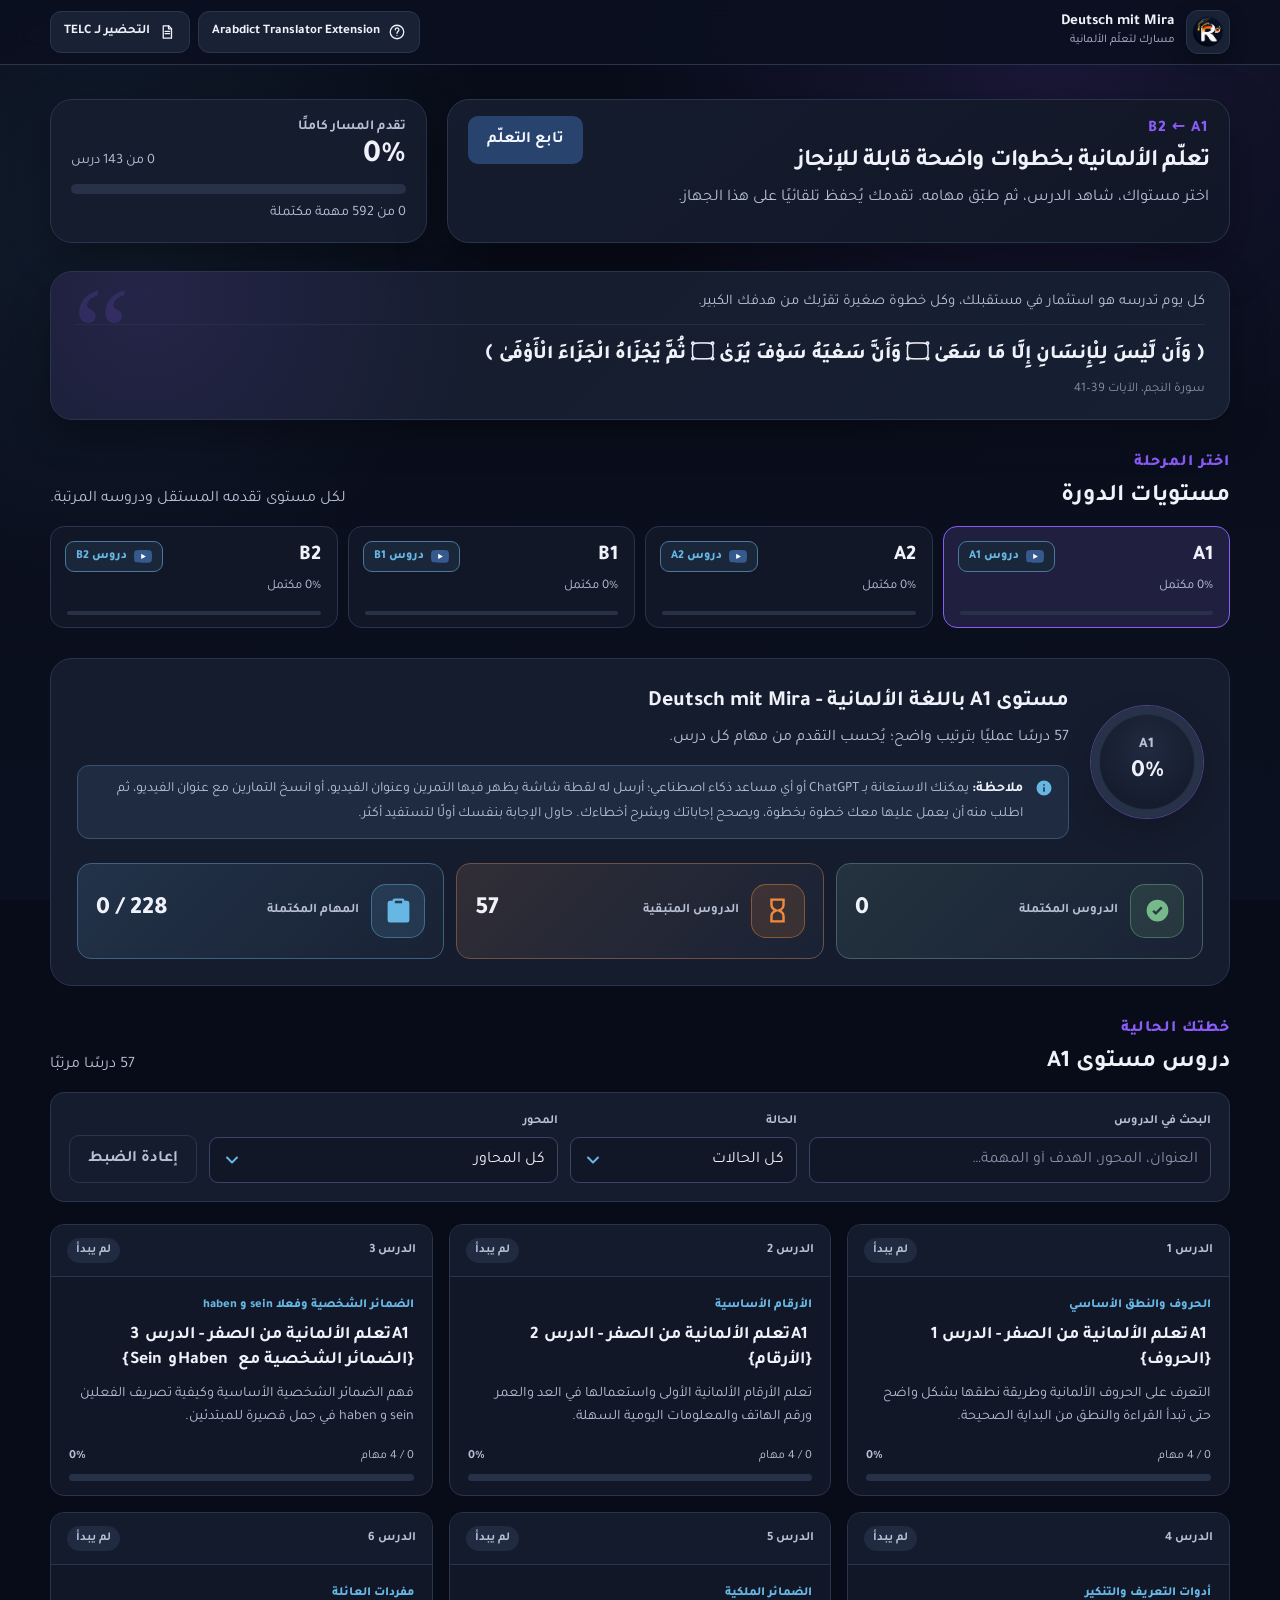
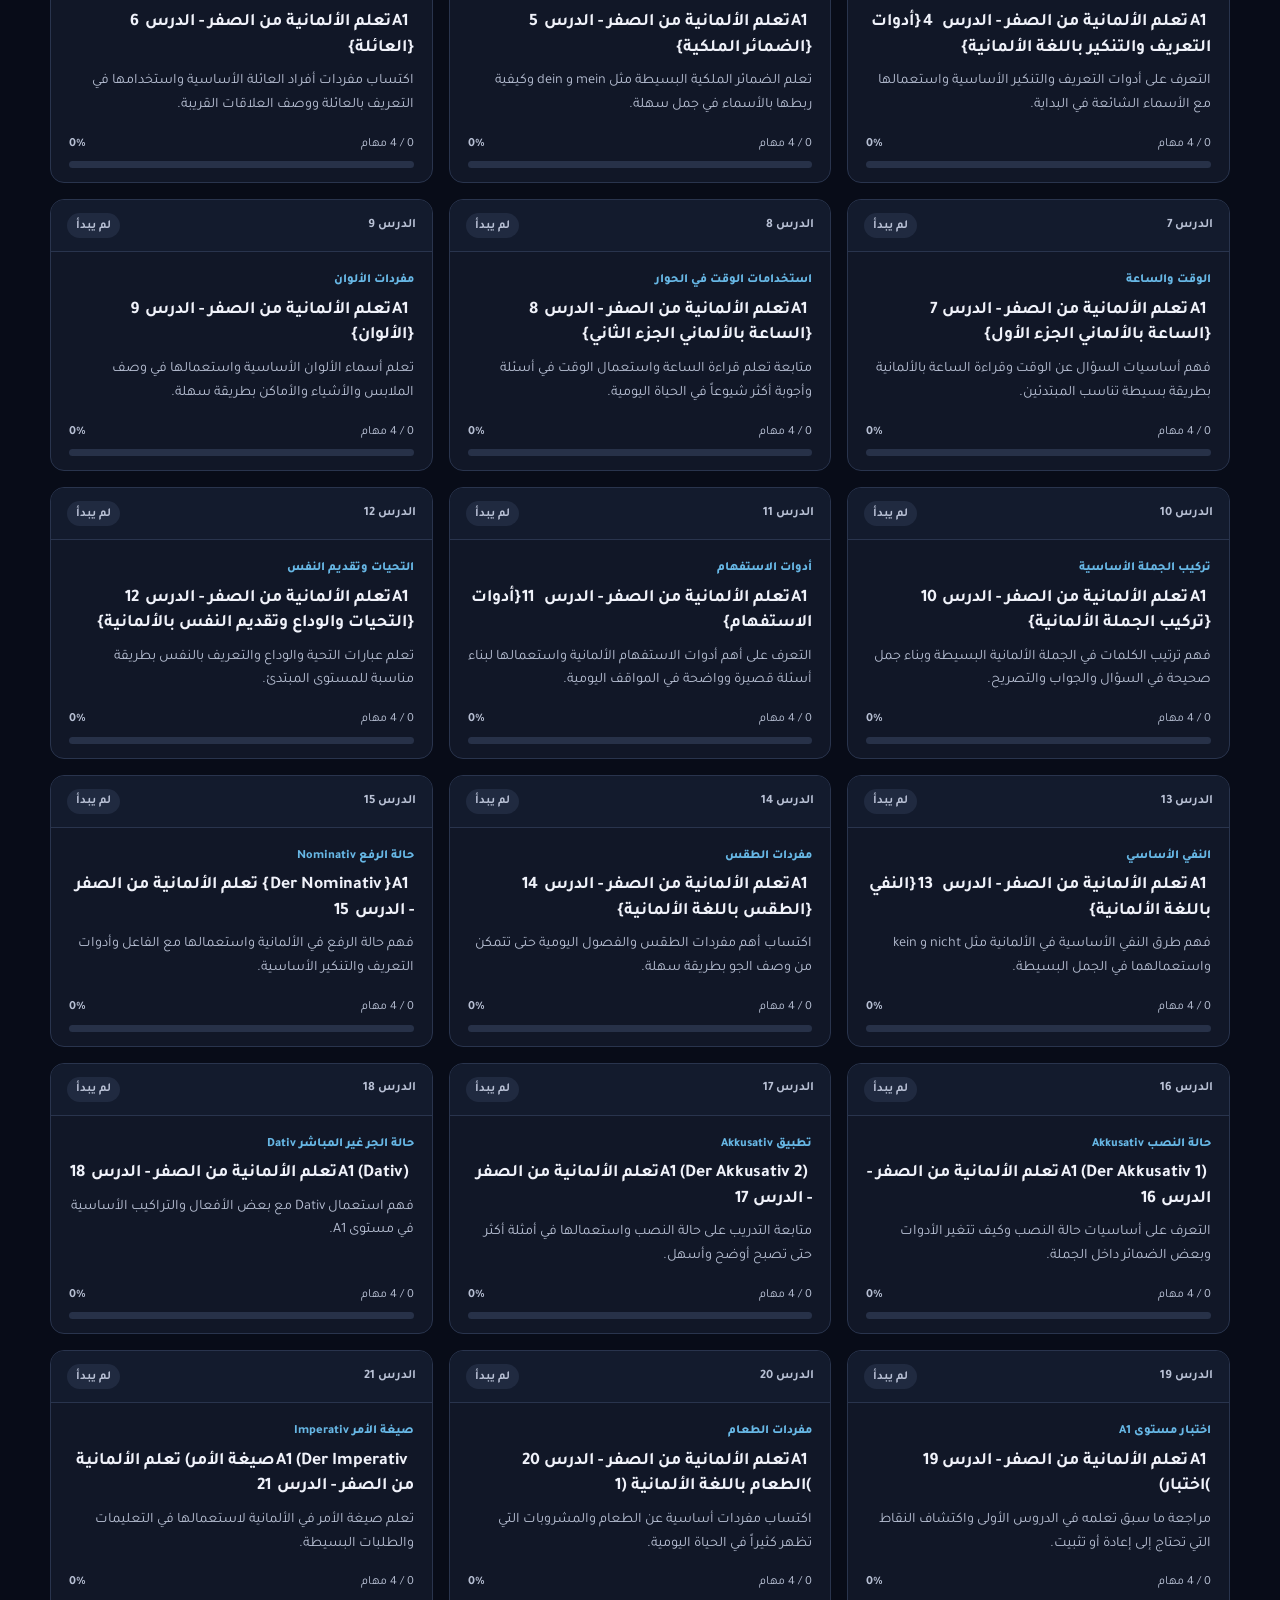
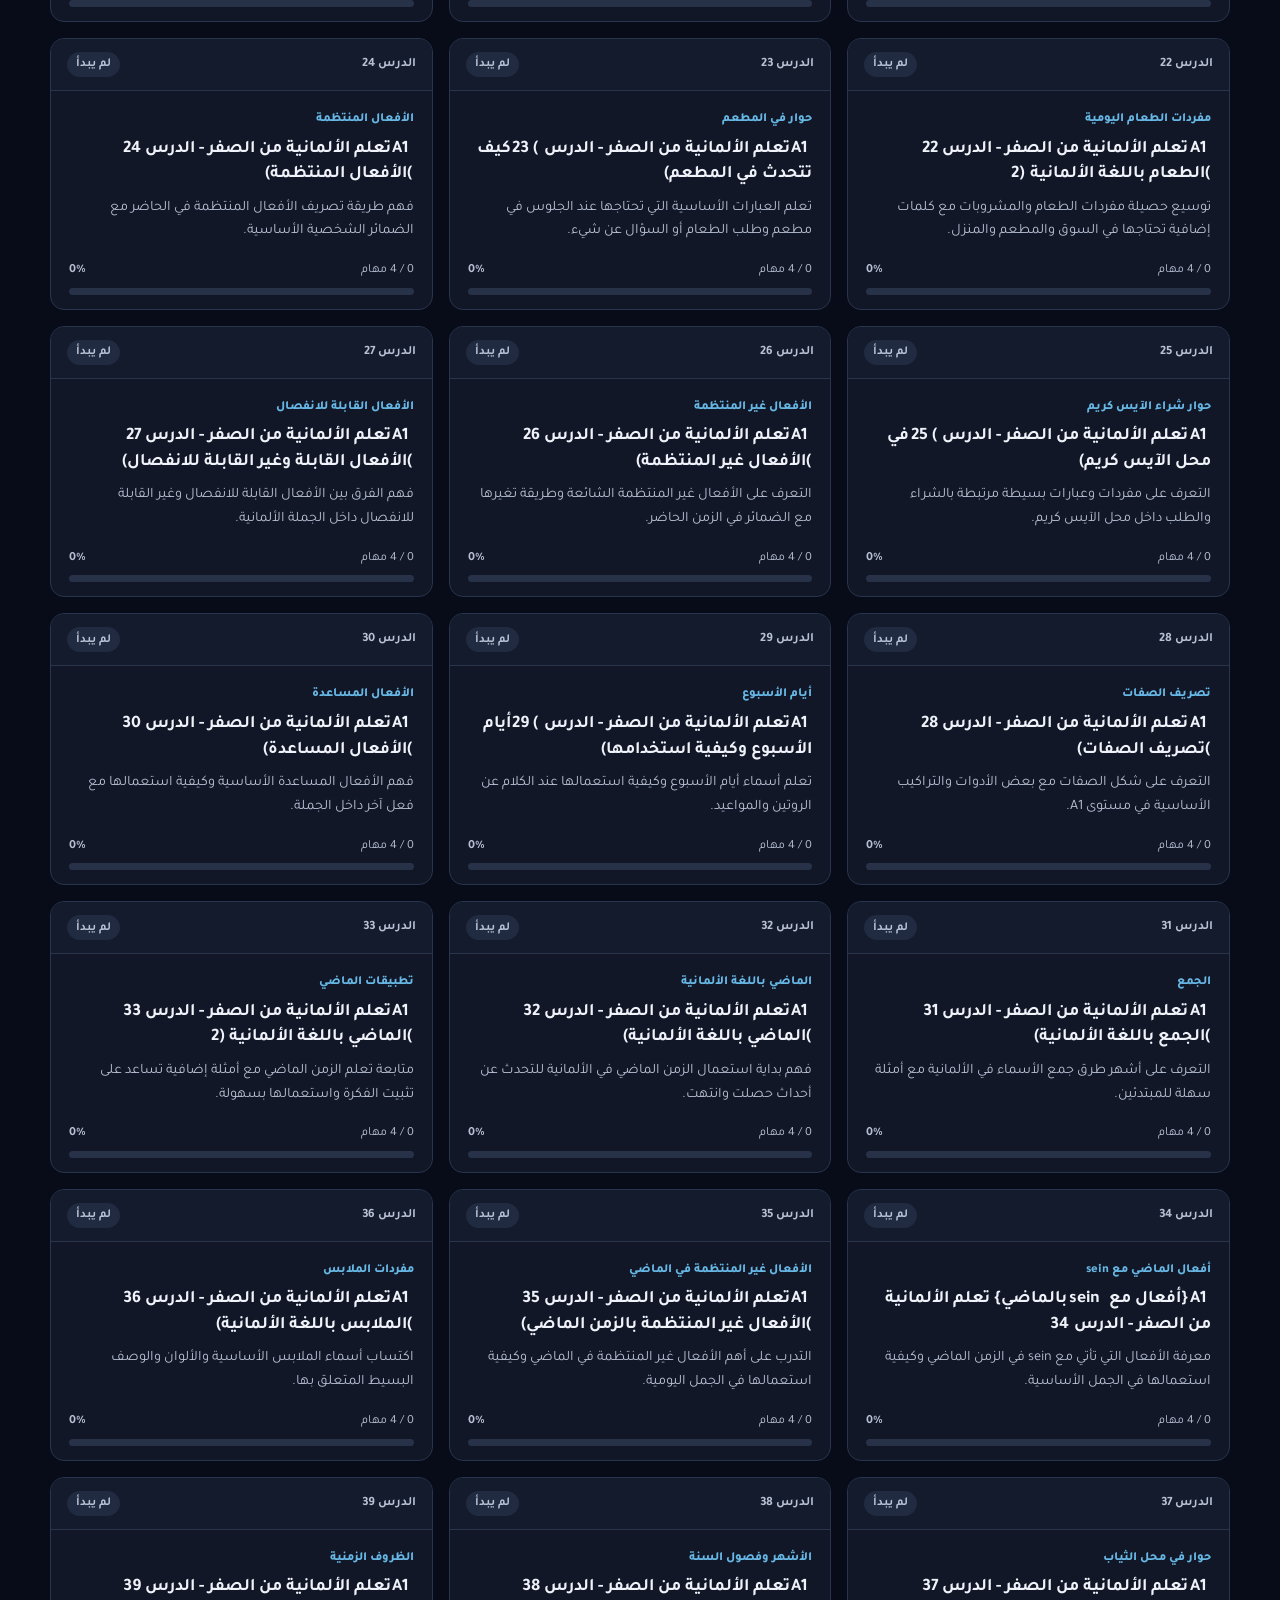
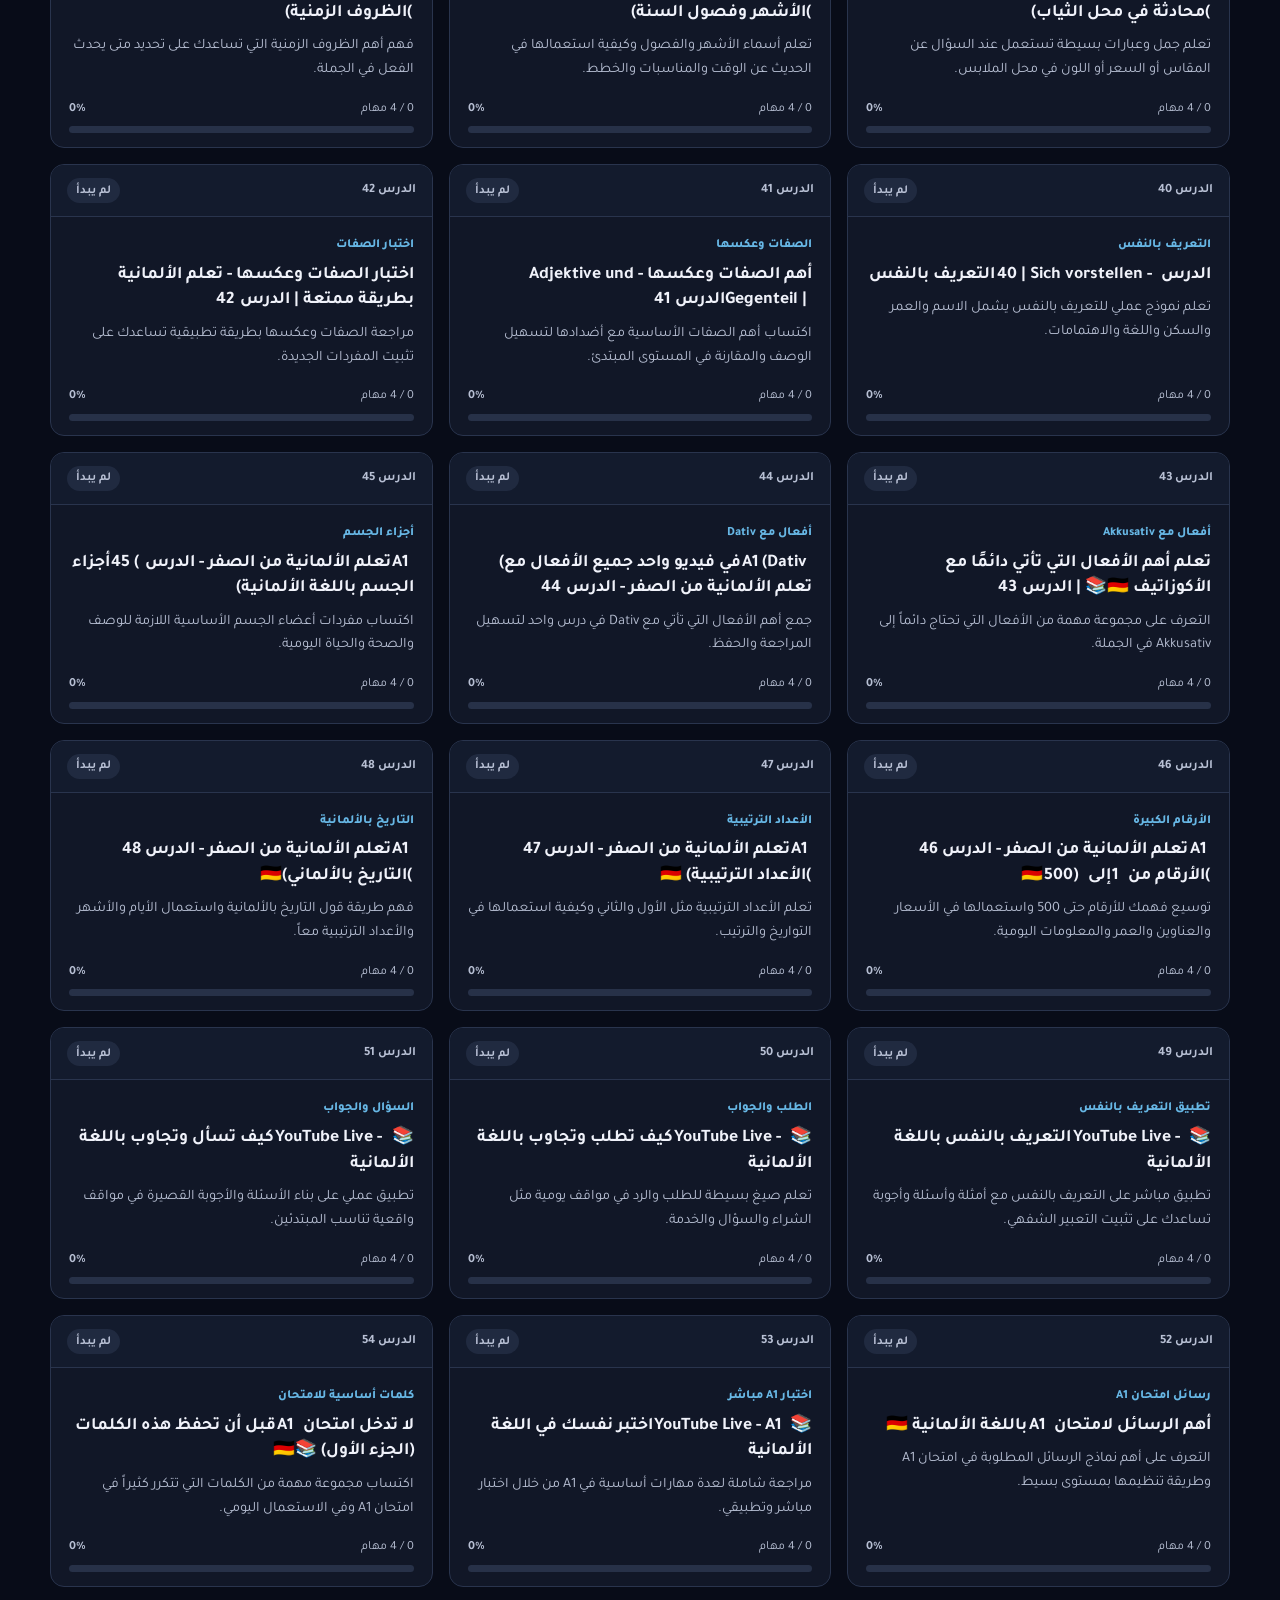
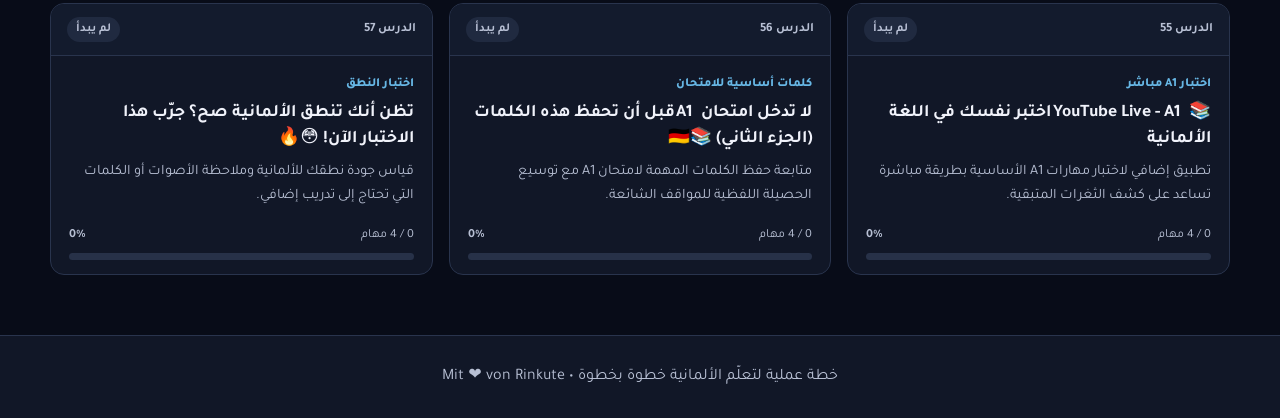
==== commit 7eb8cf18: "feat: add Arabdict Translator extension guide and download button" ====
--- a/index.html
+++ b/index.html
@@ -11,8 +11,8 @@
   <link rel="preconnect" href="https://fonts.gstatic.com" crossorigin>
   <link href="https://fonts.googleapis.com/css2?family=Tajawal:wght@400;500;600;700;800&display=swap" rel="stylesheet">
   <link rel="icon" href="./src/assets/Deutsch mit Rinkute.ico">
-  <link rel="stylesheet" href="./styles.css?v=20261030-5">
-  <link rel="stylesheet" href="./src/css/telc.css?v=20261030-5">
+  <link rel="stylesheet" href="./styles.css?v=20261110-2">
+  <link rel="stylesheet" href="./src/css/telc.css?v=20261030-8">
 </head>
 
 <body>
@@ -37,6 +37,15 @@
         <span class="brand-copy"><strong>Deutsch mit Mira</strong><small>مسارك لتعلّم الألمانية</small></span>
       </a>
       <div class="header-actions" id="headerActions">
+        <button class="extension-download" id="extensionGuideOpenButton" type="button" aria-haspopup="dialog"
+          aria-controls="extensionGuideDialog" aria-label="شرح وتنزيل إضافة Arabdict Translator">
+          <svg class="extension-download__icon" viewBox="0 0 24 24" aria-hidden="true" focusable="false">
+            <circle cx="12" cy="12" r="9" />
+            <path d="M9.7 9a2.4 2.4 0 1 1 4.1 1.7c-1.1 1.1-1.8 1.3-1.8 3m0 3v.1" />
+          </svg>
+          <span class="extension-download__label">Arabdict Translator Extension</span>
+          <span class="extension-download__short" aria-hidden="true">الإضافة</span>
+        </button>
         <a class="telc-link" id="telcEntryLink" href="#/telc" aria-label="التحضير لامتحان TELC">
           <svg class="telc-link__icon" viewBox="0 0 24 24" aria-hidden="true" focusable="false">
             <path d="M7 3.75h7.2L18 7.55v12.7H7z" />
@@ -49,6 +58,113 @@
       </div>
     </div>
   </header>
+
+  <dialog class="extension-guide" id="extensionGuideDialog" aria-labelledby="extensionGuideTitle">
+    <div class="extension-guide__content">
+      <header class="extension-guide__header">
+        <div>
+          <span class="eyebrow">Arabdict Translator Extension</span>
+          <h2 id="extensionGuideTitle">إضافة Arabdict Translator</h2>
+          <p>ترجم الكلمات والجمل الألمانية إلى العربية مباشرةً أثناء التصفح.</p>
+        </div>
+        <form method="dialog">
+          <button class="extension-guide__close" type="submit" aria-label="إغلاق نافذة شرح الإضافة">
+            <svg viewBox="0 0 24 24" aria-hidden="true" focusable="false">
+              <path d="m6 6 12 12M18 6 6 18" />
+            </svg>
+          </button>
+        </form>
+      </header>
+
+      <p class="extension-guide__notice">
+        قبل البدء: ستنزّل ملف <bdi dir="ltr"><code>ZIP</code></bdi> ثم تثبّت الإضافة يدويًا. تعمل هذه النسخة على
+        المتصفحات المبنية على <bdi dir="ltr"><code>Chromium</code></bdi> مثل
+        <bdi dir="ltr"><code>Google Chrome</code></bdi> و<bdi dir="ltr"><code>Brave</code></bdi> و
+        <bdi dir="ltr"><code>Microsoft Edge</code></bdi>؛ ولا تدعم
+        <bdi dir="ltr"><code>Firefox</code></bdi> حاليًا. ستحتاج إلى تفعيل وضع المطوّر
+        (<bdi dir="ltr"><code>Developer mode</code></bdi>) في صفحة الإضافات لتثبيتها.
+      </p>
+
+      <ol class="extension-guide__steps">
+        <li class="extension-guide__step">
+          <h3><span class="extension-guide__number" aria-hidden="true">1</span> نزّل الملف وفكّ ضغطه</h3>
+          <p>نزّل الملف، ثم فكّ ضغط <bdi dir="ltr"><code>arabdict-dark-translator.zip</code></bdi>. احتفظ بالمجلد الناتج على جهازك.
+          </p>
+          <svg class="extension-guide__illustration" viewBox="0 0 240 110" aria-hidden="true" focusable="false">
+            <rect x="31" y="12" width="72" height="82" rx="12" fill="#202a40" stroke="#3b4667" />
+            <path d="M51 12v17h32V12M51 29v12h32V29" fill="#151c2d" stroke="#8c7bff" stroke-width="2" />
+            <path d="M67 45v20m0 0-8-8m8 8 8-8" fill="none" stroke="#b8adff" stroke-linecap="round"
+              stroke-linejoin="round" stroke-width="3" />
+            <path d="M136 43h28l9 9h37a8 8 0 0 1 8 8v22a8 8 0 0 1-8 8h-74a8 8 0 0 1-8-8V51a8 8 0 0 1 8-8Z"
+              fill="#202a40" stroke="#3b4667" stroke-width="2" />
+            <path d="M128 61h91" stroke="#8c7bff" stroke-width="3" />
+            <path d="M108 54h14m-5-6 6 6-6 6" fill="none" stroke="#8c7bff" stroke-linecap="round"
+              stroke-linejoin="round" stroke-width="2" />
+          </svg>
+        </li>
+        <li class="extension-guide__step">
+          <h3><span class="extension-guide__number" aria-hidden="true">2</span> افتح صفحة الإضافات</h3>
+          <p>
+            لا يستطيع الموقع فتح صفحة إعدادات المتصفح مباشرةً؛ اكتب العنوان المناسب في شريط المتصفح:
+            <bdi dir="ltr"><code>chrome://extensions</code></bdi> لـ
+            <bdi dir="ltr"><code>Chrome</code></bdi>، أو
+            <bdi dir="ltr"><code>brave://extensions</code></bdi> لـ
+            <bdi dir="ltr"><code>Brave</code></bdi>، أو
+            <bdi dir="ltr"><code>edge://extensions</code></bdi> لـ
+            <bdi dir="ltr"><code>Edge</code></bdi>، ثم فعّل
+            <bdi dir="ltr"><code>Developer mode</code></bdi>.
+          </p>
+          <svg class="extension-guide__illustration" viewBox="0 0 240 110" aria-hidden="true" focusable="false">
+            <rect x="15" y="12" width="210" height="88" rx="10" fill="#151c2d" stroke="#3b4667" stroke-width="2" />
+            <path d="M15 34h210" stroke="#3b4667" />
+            <circle cx="29" cy="23" r="3" fill="#8c7bff" />
+            <circle cx="40" cy="23" r="3" fill="#57627e" />
+            <rect x="27" y="45" width="73" height="43" rx="6" fill="#202a40" />
+            <path d="M38 57h42M38 66h34M38 75h38" stroke="#57627e" stroke-linecap="round" stroke-width="3" />
+            <rect x="112" y="45" width="99" height="19" rx="5" fill="#202a40" />
+            <path d="M121 55h37" stroke="#b9c3d9" stroke-linecap="round" stroke-width="3" />
+            <rect x="112" y="71" width="69" height="17" rx="5" fill="#7555ed" />
+            <path d="M123 79h47" stroke="#fff" stroke-linecap="round" stroke-width="3" />
+            <circle cx="194" cy="79" r="10" fill="#192235" stroke="#8c7bff" stroke-width="2" />
+            <path d="M194 74v10m-5-5h10" stroke="#b8adff" stroke-linecap="round" stroke-width="2" />
+          </svg>
+        </li>
+        <li class="extension-guide__step">
+
+          <h3><span class="extension-guide__number" aria-hidden="true">3</span> ثبّت الإضافة واستخدمها</h3>
+          <p>
+            بعد تفعيل وضع المطوّر، اختر <bdi dir="ltr"><code>Load unpacked</code></bdi> وحدّد المجلد الذي فككت ضغطه.
+            بعد التثبيت، حدّد نصًا ألمانيًا في صفحة ويب واضغط أيقونة الإضافة التي تظهر بجانبه.
+          </p>
+          <svg class="extension-guide__illustration" viewBox="0 0 240 110" aria-hidden="true" focusable="false">
+            <rect x="15" y="13" width="210" height="84" rx="10" fill="#151c2d" stroke="#3b4667" stroke-width="2" />
+            <path d="M32 44h93m-93 14h72" stroke="#b9c3d9" stroke-linecap="round" stroke-width="5" />
+            <path d="M33 44h36" stroke="#8c7bff" stroke-linecap="round" stroke-width="5" />
+            <rect x="128" y="53" width="48" height="30" rx="8" fill="#202a40" stroke="#8c7bff" stroke-width="2" />
+            <path d="M138 68h28m-14-8v16" stroke="#b8adff" stroke-linecap="round" stroke-width="2" />
+            <path d="M177 55h18l8 9v19h-26z" fill="#202a40" stroke="#3b4667" stroke-width="2" />
+            <path d="M185 70h10m-5-5v10" stroke="#b8adff" stroke-linecap="round" stroke-width="2" />
+          </svg>
+        </li>
+      </ol>
+
+      <p class="extension-guide__note">
+        لا تعمل الإضافات على صفحات المتصفح الداخلية أو صفحات المتاجر. لترجمة ملف PDF، افتح الإضافة من شريط الأدوات
+        واختر <bdi dir="ltr"><code>Open translator PDF viewer</code></bdi>.
+      </p>
+
+      <footer class="extension-guide__actions">
+        <a class="button button--primary" href="./src/assets/arabdict-dark-translator.zip"
+          download="arabdict-dark-translator.zip">
+          <svg viewBox="0 0 24 24" aria-hidden="true" focusable="false">
+            <path d="M12 3.75v11.5m0 0 4.25-4.25M12 15.25l-4.25-4.25M5 16.75v3.5h14v-3.5" />
+          </svg>
+          تنزيل الإضافة
+        </a>
+        <button class="button button--secondary" type="button" data-extension-guide-close>إغلاق</button>
+      </footer>
+    </div>
+  </dialog>
 
   <main id="mainContent" tabindex="-1">
     <div class="system-state" id="loadingState" role="status">جارٍ تجهيز خطتك الدراسية…</div>
@@ -224,7 +340,7 @@
         stroke-linejoin="round" />
     </svg>
   </button>
-  <script type="module" src="./script.js?v=20261030-5"></script>
+  <script type="module" src="./script.js?v=20261110-2"></script>
 </body>
 
-</html>
+</html>
--- a/styles.css
+++ b/styles.css
@@ -419,6 +419,238 @@
   direction: ltr;
 }
 
+.extension-download {
+  display: inline-flex;
+  min-height: 42px;
+  align-items: center;
+  justify-content: center;
+  gap: 8px;
+  padding: 8px 13px;
+  border: 1px solid var(--color-border);
+  border-radius: 11px;
+  background: var(--color-surface-muted);
+  color: var(--color-text-primary);
+  font-size: 0.82rem;
+  font-weight: 700;
+  cursor: pointer;
+  transition: background-color 160ms ease, border-color 160ms ease, color 160ms ease, transform 160ms ease;
+}
+
+.extension-download:hover {
+  border-color: var(--color-border-strong);
+  background: var(--color-surface-hover);
+  color: var(--color-text-primary);
+  transform: translateY(-1px);
+}
+
+.extension-download__icon {
+  width: 18px;
+  height: 18px;
+  fill: none;
+  stroke: currentColor;
+  stroke-linecap: round;
+  stroke-linejoin: round;
+  stroke-width: 1.7;
+}
+
+.extension-download__label {
+  direction: ltr;
+}
+
+.extension-download__short {
+  display: none;
+  direction: ltr;
+}
+
+.extension-guide {
+  width: min(940px, calc(100% - 28px));
+  max-width: none;
+  max-height: min(90dvh, 900px);
+  margin: auto;
+  padding: 0;
+  overflow: auto;
+  scrollbar-color: var(--color-border-strong) transparent;
+  border: 1px solid var(--color-border-strong);
+  border-radius: 16px;
+  background: var(--color-surface);
+  color: var(--color-text-primary);
+  box-shadow: 0 24px 80px rgba(0, 0, 0, 0.48);
+}
+
+.extension-guide::-webkit-scrollbar-track {
+  background: transparent;
+}
+
+.extension-guide::-webkit-scrollbar-thumb {
+  border-color: transparent;
+  background-color: var(--color-border-strong);
+}
+
+.extension-guide::backdrop {
+  background: rgba(5, 8, 17, 0.78);
+  backdrop-filter: blur(5px);
+}
+
+.extension-guide__content {
+  padding: clamp(20px, 4vw, 36px);
+}
+
+.extension-guide__header {
+  display: flex;
+  align-items: flex-start;
+  justify-content: space-between;
+  gap: 20px;
+}
+
+.extension-guide__header .eyebrow {
+  direction: ltr;
+  text-align: right;
+}
+
+.extension-guide__header h2 {
+  margin: 8px 0 4px;
+  font-size: clamp(1.35rem, 3vw, 1.8rem);
+}
+
+.extension-guide__header p {
+  margin: 0;
+  color: var(--color-text-secondary);
+}
+
+.extension-guide__close {
+  display: grid;
+  width: 40px;
+  height: 40px;
+  flex: 0 0 auto;
+  place-items: center;
+  border: 1px solid var(--color-border);
+  border-radius: 11px;
+  background: var(--color-surface-muted);
+  color: var(--color-text-secondary);
+  cursor: pointer;
+}
+
+.extension-guide__close:hover {
+  background: var(--color-surface-hover);
+  color: var(--color-text-primary);
+}
+
+.extension-guide__close svg {
+  width: 18px;
+  height: 18px;
+  fill: none;
+  stroke: currentColor;
+  stroke-linecap: round;
+  stroke-width: 2;
+}
+
+.extension-guide__notice,
+.extension-guide__note {
+  padding: 13px 15px;
+  border: 1px solid color-mix(in srgb, var(--color-accent-cyan) 36%, var(--color-border));
+  border-radius: 13px;
+  background: color-mix(in srgb, var(--color-accent-cyan) 8%, var(--color-surface-muted));
+  color: var(--color-text-secondary);
+  line-height: 1.8;
+}
+
+.extension-guide__notice {
+  margin: 22px 0 18px;
+}
+
+.extension-guide__steps {
+  display: grid;
+  grid-template-columns: repeat(3, minmax(0, 1fr));
+  gap: 12px;
+  margin: 0;
+  padding: 0;
+  list-style: none;
+}
+
+.extension-guide__step {
+  position: relative;
+  display: flex;
+  min-width: 0;
+  flex-direction: column;
+  padding: 17px;
+  border: 1px solid var(--color-border);
+  border-radius: 16px;
+  background: var(--color-surface-elevated);
+}
+
+.extension-guide__number {
+  display: grid;
+  width: 30px;
+  height: 30px;
+  place-items: center;
+  border-radius: 50%;
+  background: color-mix(in srgb, var(--color-primary) 22%, var(--color-surface));
+  color: var(--color-text-muted);
+  font-weight: 800;
+}
+
+.extension-guide__step h3 {
+  margin: 12px 0 6px;
+  font-size: 1rem;
+  display: flex;
+  align-items: center;
+  justify-content: flex-start;
+  gap: 10px;
+}
+
+.extension-guide__step p {
+  flex: 1;
+  margin: 0;
+  color: var(--color-text-secondary);
+  font-size: 0.88rem;
+  line-height: 1.8;
+}
+
+.extension-guide code {
+  display: inline-block;
+  padding: 1px 5px;
+  border: 1px solid var(--color-border);
+  border-radius: 5px;
+  background: var(--color-surface);
+  color: var(--color-text-primary);
+  font-size: 0.8em;
+}
+
+.extension-guide__illustration {
+  display: block;
+  width: 100%;
+  height: auto;
+  margin-top: 15px;
+}
+
+.extension-guide__note {
+  margin: 16px 0 0;
+  border-color: var(--color-border);
+  background: var(--color-surface-muted);
+}
+
+.extension-guide__actions {
+  display: flex;
+  justify-content: flex-start;
+  gap: 10px;
+  margin-top: 20px;
+}
+
+.extension-guide__actions .button {
+  gap: 8px;
+  text-decoration: none;
+}
+
+.extension-guide__actions svg {
+  width: 18px;
+  height: 18px;
+  fill: none;
+  stroke: currentColor;
+  stroke-linecap: round;
+  stroke-linejoin: round;
+  stroke-width: 1.8;
+}
+
 .section-shell {
   width: min(calc(100% - 40px), var(--max-width));
   margin-inline: auto;
@@ -2384,9 +2616,13 @@
     scrollbar-width: none;
   }
 
-  .header-actions::-webkit-scrollbar { display: none; }
-
-  .telc-header-nav { gap: 4px; }
+  .header-actions::-webkit-scrollbar {
+    display: none;
+  }
+
+  .telc-header-nav {
+    gap: 4px;
+  }
 
   .telc-header-nav a {
     min-height: 38px;
@@ -2415,6 +2651,59 @@
     height: 16px;
   }
 
+  .extension-download {
+    min-height: 40px;
+    gap: 5px;
+    padding-inline: 8px;
+    font-size: 0.74rem;
+  }
+
+  .extension-download__label {
+    display: none;
+  }
+
+  .extension-download__short {
+    display: inline;
+  }
+
+  .extension-download__icon {
+    width: 16px;
+    height: 16px;
+  }
+
+  .extension-guide__steps {
+    grid-template-columns: 1fr;
+  }
+
+  .extension-guide__step {
+    display: grid;
+    grid-template-columns: 30px minmax(0, 1fr);
+    column-gap: 12px;
+  }
+
+  .extension-guide__step h3 {
+    align-self: center;
+    margin: 0;
+  }
+
+  .extension-guide__step p,
+  .extension-guide__illustration {
+    grid-column: 2;
+  }
+
+  .extension-guide__step p {
+    margin-top: 6px;
+  }
+
+  .extension-guide__illustration {
+    width: min(240px, 100%);
+    margin-top: 10px;
+  }
+
+  .extension-guide__header {
+    gap: 12px;
+  }
+
   .section-shell {
     width: min(calc(100% - 28px), var(--max-width));
   }
@@ -2569,6 +2858,10 @@
 
   .telc-link {
     width: 60px;
+    padding-inline: 6px;
+  }
+
+  .extension-download {
     padding-inline: 6px;
   }
 }
@@ -2617,4 +2910,4 @@
   .back-to-top.is-visible {
     transform: none;
   }
-}
+}
--- a/src/css/telc.css
+++ b/src/css/telc.css
@@ -9,7 +9,7 @@
   flex-direction: column;
 }
 
-body.is-telc-view > main {
+body.is-telc-view>main {
   flex: 1 0 auto;
 }
 
@@ -63,6 +63,8 @@
 .telc-level-grid {
   display: grid;
   grid-template-columns: repeat(2, minmax(0, 1fr));
+  width: min(100%, 1120px);
+  margin-inline: auto;
   gap: 22px;
 }
 
@@ -160,7 +162,7 @@
   text-decoration: none;
 }
 
-.telc-result-breakdown a + a {
+.telc-result-breakdown a+a {
   border-top: 1px solid var(--color-border);
 }
 
@@ -178,7 +180,7 @@
   font-size: 1rem;
 }
 
-.telc-result-breakdown > a > strong {
+.telc-result-breakdown>a>strong {
   color: var(--color-text-secondary);
   font-size: 1.2rem;
 }
@@ -189,7 +191,7 @@
 .telc-section-heading,
 .telc-exam-head,
 .telc-exam-actions,
-.telc-editor-card > div {
+.telc-editor-card>div {
   display: flex;
   align-items: center;
   justify-content: space-between;
@@ -221,7 +223,7 @@
   text-align: center;
 }
 
-.telc-level-card > p {
+.telc-level-card>p {
   margin: 0 0 14px;
   color: var(--color-text-secondary);
   text-align: center;
@@ -243,7 +245,7 @@
   text-align: center;
 }
 
-.telc-metric-row span + span {
+.telc-metric-row span+span {
   border-inline-start: 1px solid var(--color-border);
 }
 
@@ -268,7 +270,7 @@
   background: linear-gradient(90deg, #8b5cf6, #67b7e5);
 }
 
-.telc-level-card > .telc-primary-link {
+.telc-level-card>.telc-primary-link {
   min-height: 46px;
   margin-top: 16px;
   padding-block: 9px;
@@ -303,7 +305,7 @@
   margin-bottom: 28px;
 }
 
-.telc-dashboard-hero > div:first-child,
+.telc-dashboard-hero>div:first-child,
 .telc-progress-card {
   padding: clamp(26px, 4vw, 44px);
   border: 1px solid var(--color-border);
@@ -321,12 +323,12 @@
   justify-content: center;
 }
 
-.telc-progress-card > strong {
+.telc-progress-card>strong {
   font-size: 3.5rem;
   line-height: 1;
 }
 
-.telc-progress-card > span {
+.telc-progress-card>span {
   margin: 10px 0 24px;
   color: var(--color-text-secondary);
 }
@@ -342,19 +344,36 @@
   display: flex;
   min-height: 300px;
   padding: 26px;
+  align-items: center;
   flex-direction: column;
   border: 1px solid var(--color-border);
   border-radius: 20px;
   background: linear-gradient(150deg, color-mix(in srgb, var(--area-accent) 9%, var(--color-surface)), var(--color-surface) 48%);
   color: inherit;
+  text-align: center;
   text-decoration: none;
   transition: transform 180ms ease, border-color 180ms ease, box-shadow 180ms ease;
 }
 
-.telc-area-card[data-accent="magenta"] { --area-accent: #bd4cbb; }
-.telc-area-card[data-accent="cyan"] { --area-accent: #67b7e5; }
-.telc-area-card[data-accent="orange"] { --area-accent: #f18a3b; }
-.telc-area-card[data-accent="green"] { --area-accent: #76b98a; }
+.telc-area-card:last-child {
+  grid-column: span 2;
+}
+
+.telc-area-card[data-accent="magenta"] {
+  --area-accent: #bd4cbb;
+}
+
+.telc-area-card[data-accent="cyan"] {
+  --area-accent: #67b7e5;
+}
+
+.telc-area-card[data-accent="orange"] {
+  --area-accent: #f18a3b;
+}
+
+.telc-area-card[data-accent="green"] {
+  --area-accent: #76b98a;
+}
 
 .telc-area-card:hover {
   border-color: color-mix(in srgb, var(--area-accent) 62%, var(--color-border));
@@ -363,6 +382,8 @@
 }
 
 .telc-area-card__top {
+  width: 100%;
+  justify-content: center;
   color: var(--color-text-muted);
   font-size: 0.76rem;
   font-weight: 700;
@@ -377,20 +398,25 @@
 .telc-area-card h2 {
   margin: 34px 0 2px;
   font-size: 1.7rem;
-}
-
-.telc-area-card > strong {
+  text-align: center;
+}
+
+.telc-area-card>strong {
   color: var(--area-accent);
   font-size: 0.78rem;
-}
-
-.telc-area-card > p {
+  text-align: center;
+}
+
+.telc-area-card>p {
   margin: 14px 0 24px;
   color: var(--color-text-secondary);
   font-size: 0.88rem;
+  text-align: center;
 }
 
 .telc-area-card__footer {
+  width: 100%;
+  justify-content: center;
   margin-top: auto;
   padding-top: 18px;
   border-top: 1px solid var(--color-border);
@@ -434,7 +460,7 @@
   color: #c4b8ff;
 }
 
-.telc-exercise-section + .telc-exercise-section {
+.telc-exercise-section+.telc-exercise-section {
   margin-top: 46px;
 }
 
@@ -454,7 +480,7 @@
   font-size: 1.35rem;
 }
 
-.telc-section-heading > strong {
+.telc-section-heading>strong {
   color: var(--color-text-muted);
   font-size: 0.8rem;
 }
@@ -534,7 +560,7 @@
   direction: ltr;
 }
 
-.telc-exam-head > div {
+.telc-exam-head>div {
   direction: ltr;
   text-align: left;
 }
@@ -543,7 +569,7 @@
   font-size: clamp(1.6rem, 3vw, 2.3rem);
 }
 
-.telc-exam-head > span {
+.telc-exam-head>span {
   color: var(--color-text-muted);
   direction: rtl;
   font-size: 0.74rem;
@@ -552,7 +578,7 @@
   transition: color 160ms ease;
 }
 
-.telc-exam-head > span.is-saved {
+.telc-exam-head>span.is-saved {
   color: var(--color-success);
 }
 
@@ -581,12 +607,23 @@
   font-weight: 800;
 }
 
-.telc-result.is-pass { border-color: rgba(118, 185, 138, 0.45); }
+.telc-result.is-pass {
+  border-color: rgba(118, 185, 138, 0.45);
+}
+
 .telc-result.is-pass strong,
-.telc-result.is-pass em { color: var(--color-success); }
-.telc-result.is-review { border-color: rgba(241, 138, 59, 0.45); }
+.telc-result.is-pass em {
+  color: var(--color-success);
+}
+
+.telc-result.is-review {
+  border-color: rgba(241, 138, 59, 0.45);
+}
+
 .telc-result.is-review strong,
-.telc-result.is-review em { color: var(--color-accent-orange); }
+.telc-result.is-review em {
+  color: var(--color-accent-orange);
+}
 
 .telc-workspace {
   display: grid;
@@ -639,7 +676,7 @@
 .telc-reading-paper p,
 .telc-text-card p,
 .telc-transcript p {
-  margin: 0 0 1em;
+  margin: 0;
 }
 
 .telc-reading-paper p:last-child,
@@ -659,48 +696,154 @@
   direction: ltr;
 }
 
-.telc-text-card__answer span {
+.telc-text-card__answer>span {
   display: inline-flex;
   min-height: 32px;
   align-items: center;
   padding: 5px 10px;
-  border: 1px solid rgba(169, 148, 255, 0.32);
-  border-radius: 9px;
-  background: rgba(139, 92, 246, 0.1);
   color: #a994ff;
   font-size: 0.92rem;
   font-weight: 800;
 }
 
-.telc-workspace select,
-.telc-select-question select {
-  appearance: none;
-  width: min(100%, 220px);
-  max-width: 100%;
+.telc-custom-select {
+  position: relative;
+  display: inline-block;
+  width: min(100%, 380px);
+  direction: ltr;
+  font-family: "DM Sans", "Tajawal", sans-serif;
+}
+
+.telc-custom-select__trigger {
+  display: grid;
+  width: 100%;
   min-height: 48px;
-  padding: 9px 18px 9px 46px;
+  padding: 9px 14px;
+  grid-template-columns: minmax(0, 1fr) 20px;
+  gap: 10px;
+  align-items: center;
   border: 1px solid var(--color-border-strong);
   border-radius: 13px;
   outline: 0;
-  background-color: var(--color-surface-elevated);
-  background-image: url("data:image/svg+xml,%3Csvg xmlns='http://www.w3.org/2000/svg' width='18' height='18' viewBox='0 0 24 24' fill='none' stroke='%23aab3c8' stroke-width='2' stroke-linecap='round' stroke-linejoin='round'%3E%3Cpath d='m7 10 5 5 5-5'/%3E%3C/svg%3E");
-  background-position: left 14px center;
-  background-repeat: no-repeat;
-  background-size: 18px 18px;
+  background: var(--color-surface-elevated);
   color: var(--color-text-primary);
   font: inherit;
   font-size: 0.86rem;
   font-weight: 700;
-  text-align: center;
   cursor: pointer;
   transition: border-color 160ms ease, background-color 160ms ease, box-shadow 160ms ease;
 }
 
-.telc-workspace select:is(:hover, :focus),
-.telc-select-question select:is(:hover, :focus) {
+.telc-custom-select__trigger>span {
+  overflow: hidden;
+  min-width: 0;
+  direction: rtl;
+  text-align: right;
+  text-overflow: ellipsis;
+  white-space: nowrap;
+}
+
+.telc-custom-select__trigger.has-value>span {
+  direction: ltr;
+  text-align: left;
+}
+
+.telc-custom-select__trigger svg {
+  width: 18px;
+  height: 18px;
+  fill: none;
+  stroke: currentColor;
+  stroke-linecap: round;
+  stroke-linejoin: round;
+  stroke-width: 2;
+  transition: transform 160ms ease;
+}
+
+.telc-custom-select.is-open .telc-custom-select__trigger,
+.telc-custom-select__trigger:is(:hover, :focus-visible) {
   border-color: #9f8cff;
-  background-color: var(--color-surface-hover);
+  background: var(--color-surface-hover);
   box-shadow: 0 0 0 3px rgba(139, 92, 246, 0.14);
+}
+
+.telc-custom-select.is-open .telc-custom-select__trigger svg {
+  transform: rotate(180deg);
+}
+
+.telc-custom-select__menu {
+  position: absolute;
+  z-index: 40;
+  display: block;
+  top: calc(100% + 7px);
+  right: 0;
+  overflow-y: auto;
+  width: 100%;
+  max-height: min(360px, 55vh);
+  padding: 5px;
+  border: 1px solid rgba(159, 140, 255, 0.58);
+  border-radius: 14px;
+  background: color-mix(in srgb, var(--color-surface-elevated) 96%, #11172a);
+  box-shadow: 0 24px 56px rgba(0, 0, 0, 0.42);
+  scrollbar-width: thin;
+}
+
+.telc-custom-select__menu[hidden] {
+  display: none;
+}
+
+.telc-custom-select__option {
+  display: grid;
+  width: 100%;
+  min-height: 42px;
+  padding: 7px 8px;
+  grid-template-columns: 28px minmax(0, 1fr) 16px;
+  gap: 8px;
+  align-items: center;
+  border: 0;
+  border-radius: 9px;
+  background: transparent;
+  color: var(--color-text-secondary);
+  font: inherit;
+  text-align: left;
+  cursor: pointer;
+}
+
+.telc-custom-select__option:is(:hover, :focus-visible),
+.telc-custom-select__option.is-selected {
+  outline: 0;
+  background: rgba(139, 92, 246, 0.14);
+  color: var(--color-text-primary);
+}
+
+.telc-custom-select__option strong {
+  display: grid;
+  width: 24px;
+  height: 28px;
+  place-items: center;
+  color: #b8a7ff;
+}
+
+.telc-custom-select__option>span {
+  overflow: hidden;
+  min-width: 0;
+  direction: ltr;
+  text-overflow: ellipsis;
+  white-space: nowrap;
+}
+
+.telc-custom-select__option svg {
+  width: 17px;
+  height: 17px;
+  opacity: 0;
+  fill: none;
+  stroke: var(--color-success);
+  stroke-linecap: round;
+  stroke-linejoin: round;
+  stroke-width: 2.2;
+}
+
+.telc-custom-select__option.is-selected svg {
+  opacity: 1;
 }
 
 .telc-reference-panel,
@@ -722,7 +865,7 @@
   text-transform: uppercase;
 }
 
-.telc-reference-panel > div {
+.telc-reference-panel>div {
   display: grid;
   grid-template-columns: 30px 1fr;
   gap: 10px;
@@ -733,14 +876,14 @@
   line-height: 1.5;
 }
 
-.telc-reference-panel > .telc-heading-option {
+.telc-reference-panel>.telc-heading-option {
   grid-template-columns: 28px minmax(0, 1fr);
   align-items: start;
   gap: 12px;
   text-align: left;
 }
 
-.telc-heading-option > strong:first-child {
+.telc-heading-option>strong:first-child {
   display: grid;
   min-height: 28px;
   border-radius: 8px;
@@ -749,7 +892,7 @@
   line-height: 1;
 }
 
-.telc-heading-option > span {
+.telc-heading-option>span {
   min-width: 0;
   padding-top: 3px;
   color: var(--color-text-secondary);
@@ -757,11 +900,11 @@
   overflow-wrap: break-word;
 }
 
-.telc-heading-option > span strong {
+.telc-heading-option>span strong {
   color: #c5b8ff;
 }
 
-.telc-reference-panel > div strong,
+.telc-reference-panel>div strong,
 .telc-reference-panel summary strong {
   color: #a994ff;
 }
@@ -813,6 +956,76 @@
   cursor: pointer;
 }
 
+.telc-self-check {
+  position: relative;
+  min-height: 52px;
+  padding: 11px 12px;
+  align-items: center;
+  border-color: var(--color-border);
+  background: rgba(255, 255, 255, 0.012);
+  transition: border-color 160ms ease, background-color 160ms ease, transform 160ms ease;
+  margin-bottom: 6px;
+}
+
+.telc-self-check input {
+  position: absolute;
+  width: 1px;
+  height: 1px;
+  opacity: 0;
+}
+
+.telc-checkmark {
+  display: grid;
+  width: 25px;
+  height: 25px;
+  flex: 0 0 25px;
+  border: 1px solid var(--color-border-strong);
+  border-radius: 8px;
+  background: var(--color-page);
+  place-items: center;
+  color: white;
+  transition: border-color 160ms ease, background-color 160ms ease, box-shadow 160ms ease;
+}
+
+.telc-checkmark svg {
+  width: 16px;
+  height: 16px;
+  opacity: 0;
+  fill: none;
+  stroke: currentColor;
+  stroke-linecap: round;
+  stroke-linejoin: round;
+  stroke-width: 2.5;
+  transform: scale(0.7);
+  transition: opacity 140ms ease, transform 140ms ease;
+}
+
+.telc-self-check input:checked+.telc-checkmark {
+  border-color: #8b5cf6;
+  background: linear-gradient(135deg, #7651ef, #8b5cf6);
+  box-shadow: 0 0 0 3px rgba(139, 92, 246, 0.14);
+}
+
+.telc-self-check input:checked+.telc-checkmark svg {
+  opacity: 1;
+  transform: scale(1);
+}
+
+.telc-self-check:has(input:focus-visible) {
+  border-color: #9f8cff;
+  box-shadow: 0 0 0 3px rgba(139, 92, 246, 0.12);
+}
+
+.telc-self-check:has(input:checked) {
+  border-color: rgba(139, 92, 246, 0.46);
+  background: rgba(139, 92, 246, 0.07);
+}
+
+.telc-self-check__text {
+  min-width: 0;
+  line-height: 1.55;
+}
+
 .telc-radio-question label:hover,
 .telc-self-check:hover {
   background: var(--color-surface-muted);
@@ -844,7 +1057,7 @@
   color: var(--color-text-secondary);
 }
 
-.telc-situation-card > span {
+.telc-situation-card>span {
   display: grid;
   width: 34px;
   height: 34px;
@@ -873,6 +1086,69 @@
 .telc-word-bank strong {
   margin-right: 5px;
   color: #a994ff;
+}
+
+.telc-gap-paper {
+  max-width: 1100px;
+  margin-inline: auto;
+  font-size: 1rem;
+  line-height: 2.45;
+}
+
+.telc-gap-workspace {
+  grid-template-columns: minmax(0, 1fr) minmax(220px, 0.28fr);
+}
+
+.telc-gap-paper__intro {
+  display: flex;
+  align-items: center;
+  justify-content: space-between;
+  gap: 12px;
+  margin-bottom: 22px;
+  padding-bottom: 14px;
+  border-bottom: 1px solid var(--color-border);
+  color: var(--color-text-muted);
+  font-size: 0.75rem;
+  line-height: 1.4;
+}
+
+.telc-gap-paper__intro span {
+  color: #a994ff;
+  font-weight: 900;
+  letter-spacing: 0.08em;
+  text-transform: uppercase;
+}
+
+.telc-inline-select {
+  width: auto;
+  min-width: max-content;
+  max-width: min(280px, 100%);
+  margin: 4px;
+  vertical-align: middle;
+}
+
+.telc-inline-select .telc-custom-select__trigger {
+  display: inline-grid;
+  min-height: 38px;
+  padding: 5px 9px;
+  grid-template-columns: minmax(0, 1fr) 16px;
+  border-radius: 10px;
+  font-size: 0.8rem;
+}
+
+.telc-inline-select .telc-custom-select__menu {
+  width: max(100%, 230px);
+  max-width: min(300px, calc(100vw - 32px));
+}
+
+.telc-inline-select.is-correct .telc-custom-select__trigger {
+  border-color: rgba(118, 185, 138, 0.7);
+  background: rgba(118, 185, 138, 0.08);
+}
+
+.telc-inline-select.is-wrong .telc-custom-select__trigger {
+  border-color: rgba(240, 170, 170, 0.65);
+  background: rgba(240, 170, 170, 0.07);
 }
 
 .telc-select-question {
@@ -891,8 +1167,8 @@
   direction: rtl;
 }
 
-.telc-listening-intro > span,
-.telc-prompt-card > span {
+.telc-listening-intro>span,
+.telc-prompt-card>span {
   color: #a994ff;
   font-size: 0.75rem;
   font-weight: 800;
@@ -905,7 +1181,7 @@
 }
 
 .telc-listening-intro p,
-.telc-prompt-card > p {
+.telc-prompt-card>p {
   color: var(--color-text-secondary);
 }
 
@@ -960,6 +1236,37 @@
   display: block;
   margin-bottom: 12px;
   font-weight: 800;
+}
+
+.telc-character-toolbar {
+  display: flex;
+  gap: 7px;
+  flex-wrap: wrap;
+  margin: -2px 0 10px;
+}
+
+.telc-character-toolbar button {
+  display: grid;
+  min-width: 38px;
+  height: 36px;
+  padding: 0 10px;
+  border: 1px solid var(--color-border);
+  border-radius: 9px;
+  background: var(--color-surface-muted);
+  color: var(--color-text-secondary);
+  font: inherit;
+  font-weight: 800;
+  place-items: center;
+  cursor: pointer;
+  transition: border-color 150ms ease, background-color 150ms ease, color 150ms ease, transform 150ms ease;
+}
+
+.telc-character-toolbar button:is(:hover, :focus-visible) {
+  border-color: #9f8cff;
+  outline: 0;
+  background: rgba(139, 92, 246, 0.14);
+  color: #c8bcff;
+  transform: translateY(-1px);
 }
 
 .telc-editor-card textarea {
@@ -980,7 +1287,7 @@
   box-shadow: 0 0 0 3px rgba(139, 124, 246, 0.14);
 }
 
-.telc-editor-card > div {
+.telc-editor-card>div {
   margin-top: 10px;
   color: var(--color-text-muted);
   font-size: 0.72rem;
@@ -1000,7 +1307,7 @@
   background: var(--color-page-secondary);
 }
 
-.telc-opinion-grid article > strong {
+.telc-opinion-grid article>strong {
   display: block;
   margin-bottom: 12px;
   color: #a994ff;
@@ -1012,7 +1319,6 @@
   bottom: 0;
   margin-top: 20px;
   padding: 10px;
-  padding-inline-start: 72px;
   border: 1px solid var(--color-border);
   border-radius: 15px 15px 0 0;
   background: rgba(11, 16, 32, 0.94);
@@ -1051,10 +1357,25 @@
   text-align: center;
 }
 
-.telc-simulation-card__status strong { color: #a994ff; font-size: 2rem; }
-.telc-simulation-card__status span { color: var(--color-text-muted); font-size: 0.75rem; }
-.telc-simulation-card__status time { margin-top: 7px; direction: ltr; font-weight: 800; }
-.telc-simulation-card .telc-primary-link { margin: 0; }
+.telc-simulation-card__status strong {
+  color: #a994ff;
+  font-size: 2rem;
+}
+
+.telc-simulation-card__status span {
+  color: var(--color-text-muted);
+  font-size: 0.75rem;
+}
+
+.telc-simulation-card__status time {
+  margin-top: 7px;
+  direction: ltr;
+  font-weight: 800;
+}
+
+.telc-simulation-card .telc-primary-link {
+  margin: 0;
+}
 
 .telc-simulation-hero {
   max-width: 780px;
@@ -1095,13 +1416,36 @@
   background: var(--color-surface);
 }
 
-.telc-simulation-overview div { padding: 24px; text-align: center; }
-.telc-simulation-overview div + div { border-inline-start: 1px solid var(--color-border); }
-.telc-simulation-overview strong { display: block; color: #a994ff; font-size: 2rem; }
-.telc-simulation-overview span { color: var(--color-text-muted); font-size: 0.78rem; }
-.telc-simulation-start { width: min(100%, 360px); margin: 28px auto 0; }
-
-.telc-simulation-plan { display: grid; gap: 10px; }
+.telc-simulation-overview div {
+  padding: 24px;
+  text-align: center;
+}
+
+.telc-simulation-overview div+div {
+  border-inline-start: 1px solid var(--color-border);
+}
+
+.telc-simulation-overview strong {
+  display: block;
+  color: #a994ff;
+  font-size: 2rem;
+}
+
+.telc-simulation-overview span {
+  color: var(--color-text-muted);
+  font-size: 0.78rem;
+}
+
+.telc-simulation-start {
+  width: min(100%, 360px);
+  margin: 28px auto 0;
+}
+
+.telc-simulation-plan {
+  display: grid;
+  gap: 10px;
+}
+
 .telc-simulation-step {
   display: grid;
   grid-template-columns: 48px minmax(0, 1fr) auto;
@@ -1114,14 +1458,40 @@
   color: inherit;
   text-decoration: none;
 }
-.telc-simulation-step:hover { border-color: var(--color-border-strong); background: var(--color-surface-hover); }
-.telc-simulation-step > span { color: #a994ff; font-weight: 900; }
-.telc-simulation-step small { color: var(--color-text-muted); }
-.telc-simulation-step h2 { margin: 4px 0 0; font-size: 1rem; }
-.telc-simulation-step > strong { color: var(--color-text-secondary); font-size: 0.78rem; }
-.telc-simulation-step.is-complete { border-color: rgba(118, 185, 138, 0.38); }
-.telc-simulation-step.is-complete > strong { color: var(--color-success); }
-.telc-exam-actions > div {
+
+.telc-simulation-step:hover {
+  border-color: var(--color-border-strong);
+  background: var(--color-surface-hover);
+}
+
+.telc-simulation-step>span {
+  color: #a994ff;
+  font-weight: 900;
+}
+
+.telc-simulation-step small {
+  color: var(--color-text-muted);
+}
+
+.telc-simulation-step h2 {
+  margin: 4px 0 0;
+  font-size: 1rem;
+}
+
+.telc-simulation-step>strong {
+  color: var(--color-text-secondary);
+  font-size: 0.78rem;
+}
+
+.telc-simulation-step.is-complete {
+  border-color: rgba(118, 185, 138, 0.38);
+}
+
+.telc-simulation-step.is-complete>strong {
+  color: var(--color-success);
+}
+
+.telc-exam-actions>div {
   display: flex;
   gap: 8px;
 }
@@ -1169,9 +1539,85 @@
   animation: telc-spin 700ms linear infinite;
 }
 
-@keyframes telc-spin { to { transform: rotate(360deg); } }
+.telc-confirm-dialog {
+  width: min(calc(100% - 28px), 500px);
+  padding: 0;
+  border: 0;
+  border-radius: 22px;
+  outline: 0;
+  background: transparent;
+  color: var(--color-text-primary);
+}
+
+.telc-confirm-dialog::backdrop {
+  background: rgba(3, 7, 18, 0.76);
+  backdrop-filter: blur(7px);
+}
+
+.telc-confirm-dialog__panel {
+  display: grid;
+  grid-template-columns: 54px minmax(0, 1fr);
+  gap: 18px;
+  padding: 26px;
+  border: 1px solid rgba(159, 140, 255, 0.42);
+  border-radius: inherit;
+  background: linear-gradient(145deg, rgba(139, 92, 246, 0.09), transparent 42%), var(--color-surface-elevated);
+  box-shadow: 0 32px 90px rgba(0, 0, 0, 0.5);
+}
+
+.telc-confirm-dialog__icon {
+  display: grid;
+  width: 54px;
+  height: 54px;
+  border: 1px solid rgba(241, 138, 59, 0.36);
+  border-radius: 16px;
+  background: rgba(241, 138, 59, 0.1);
+  place-items: center;
+  color: var(--color-accent-orange);
+}
+
+.telc-confirm-dialog__icon svg {
+  width: 27px;
+  height: 27px;
+  fill: none;
+  stroke: currentColor;
+  stroke-linecap: round;
+  stroke-linejoin: round;
+  stroke-width: 1.8;
+}
+
+.telc-confirm-dialog h2 {
+  margin: 0;
+  font-size: 1.28rem;
+}
+
+.telc-confirm-dialog p {
+  margin: 8px 0 0;
+  color: var(--color-text-secondary);
+  font-size: 0.9rem;
+  line-height: 1.7;
+}
+
+.telc-confirm-dialog__actions {
+  display: flex;
+  grid-column: 1 / -1;
+  justify-content: flex-end;
+  gap: 9px;
+  margin-top: 4px;
+}
+
+.telc-confirm-dialog__actions .telc-submit-button {
+  margin: 0;
+}
+
+@keyframes telc-spin {
+  to {
+    transform: rotate(360deg);
+  }
+}
 
 @media (max-width: 980px) {
+
   .telc-area-grid,
   .telc-exercise-grid {
     grid-template-columns: repeat(2, minmax(0, 1fr));
@@ -1211,6 +1657,7 @@
   }
 
   .telc-area-card {
+    grid-column: auto;
     min-height: 240px;
   }
 
@@ -1219,7 +1666,7 @@
     flex-direction: column;
   }
 
-  .telc-exam-head > span {
+  .telc-exam-head>span {
     align-self: flex-end;
   }
 
@@ -1227,9 +1674,28 @@
     grid-template-columns: auto 1fr;
   }
 
-  .telc-situation-card select {
+  .telc-situation-card .telc-custom-select {
     grid-column: 1 / -1;
     width: 100%;
+  }
+
+  .telc-custom-select {
+    width: 100%;
+  }
+
+  .telc-confirm-dialog__panel {
+    grid-template-columns: 1fr;
+    padding: 22px;
+  }
+
+  .telc-confirm-dialog__icon {
+    width: 46px;
+    height: 46px;
+  }
+
+  .telc-confirm-dialog__actions {
+    display: grid;
+    grid-template-columns: 1fr 1fr;
   }
 
   .telc-opinion-grid {
@@ -1251,7 +1717,7 @@
     grid-template-columns: 1fr;
   }
 
-  .telc-simulation-overview div + div {
+  .telc-simulation-overview div+div {
     border-top: 1px solid var(--color-border);
     border-inline-start: 0;
   }
@@ -1264,7 +1730,7 @@
     width: 100%;
   }
 
-  .telc-exam-actions > div,
+  .telc-exam-actions>div,
   .telc-exam-actions a,
   .telc-exam-actions button {
     flex: 1;
@@ -1272,9 +1738,10 @@
 }
 
 @media (prefers-reduced-motion: reduce) {
+
   .telc-area-card,
   .telc-loading span {
     animation: none;
     transition: none;
   }
-}
+}
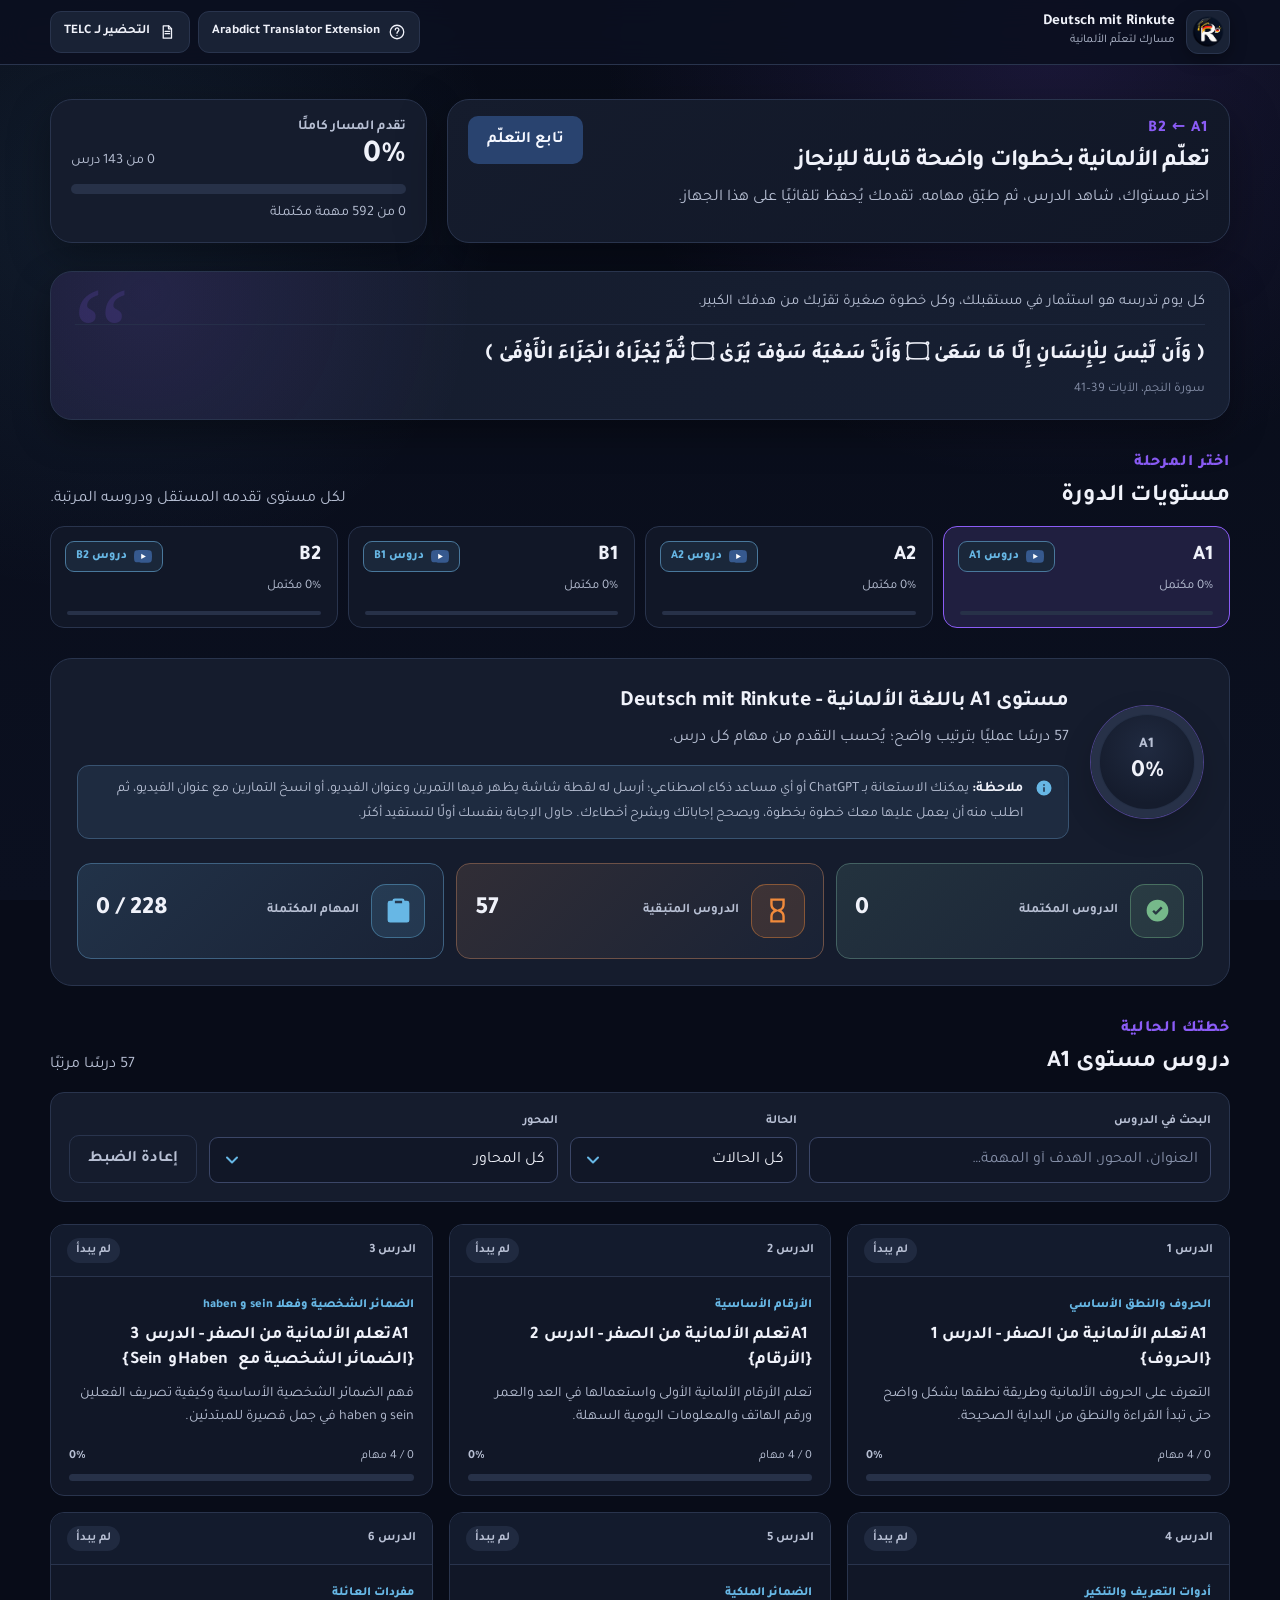
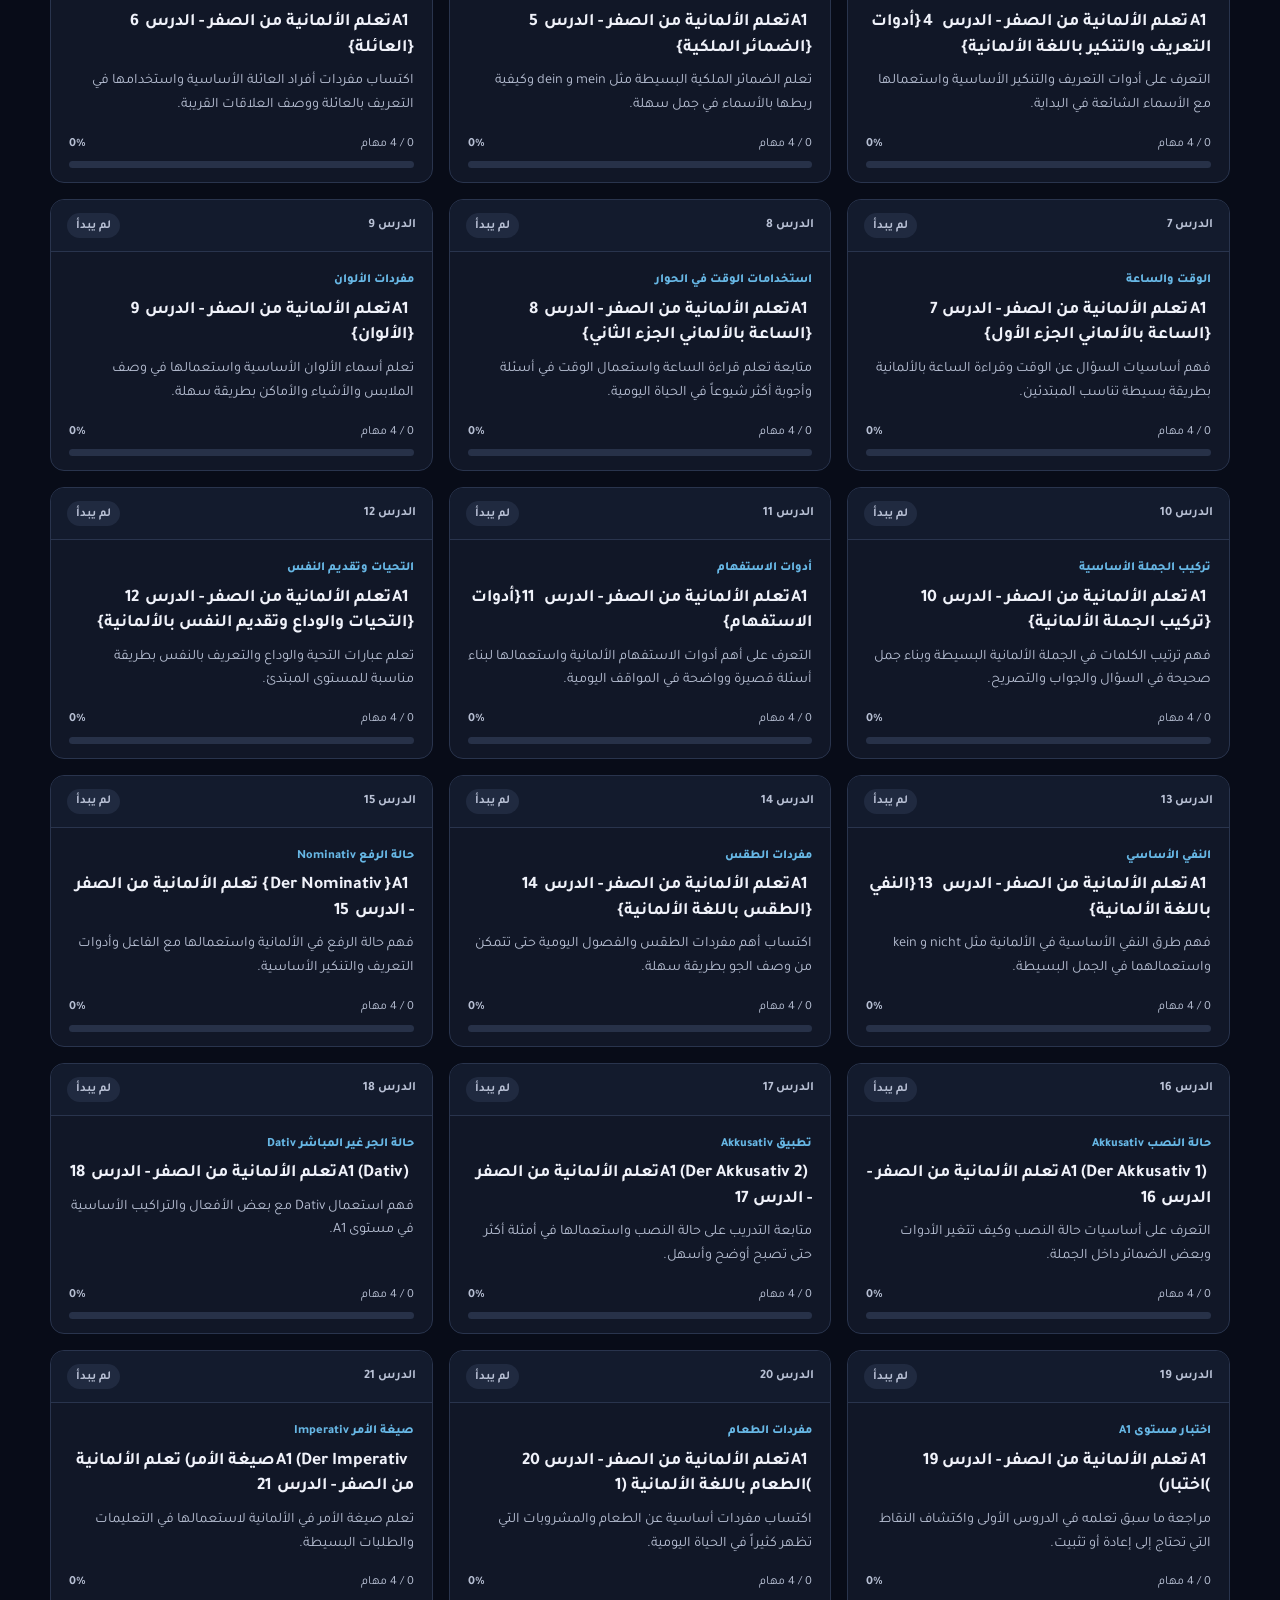
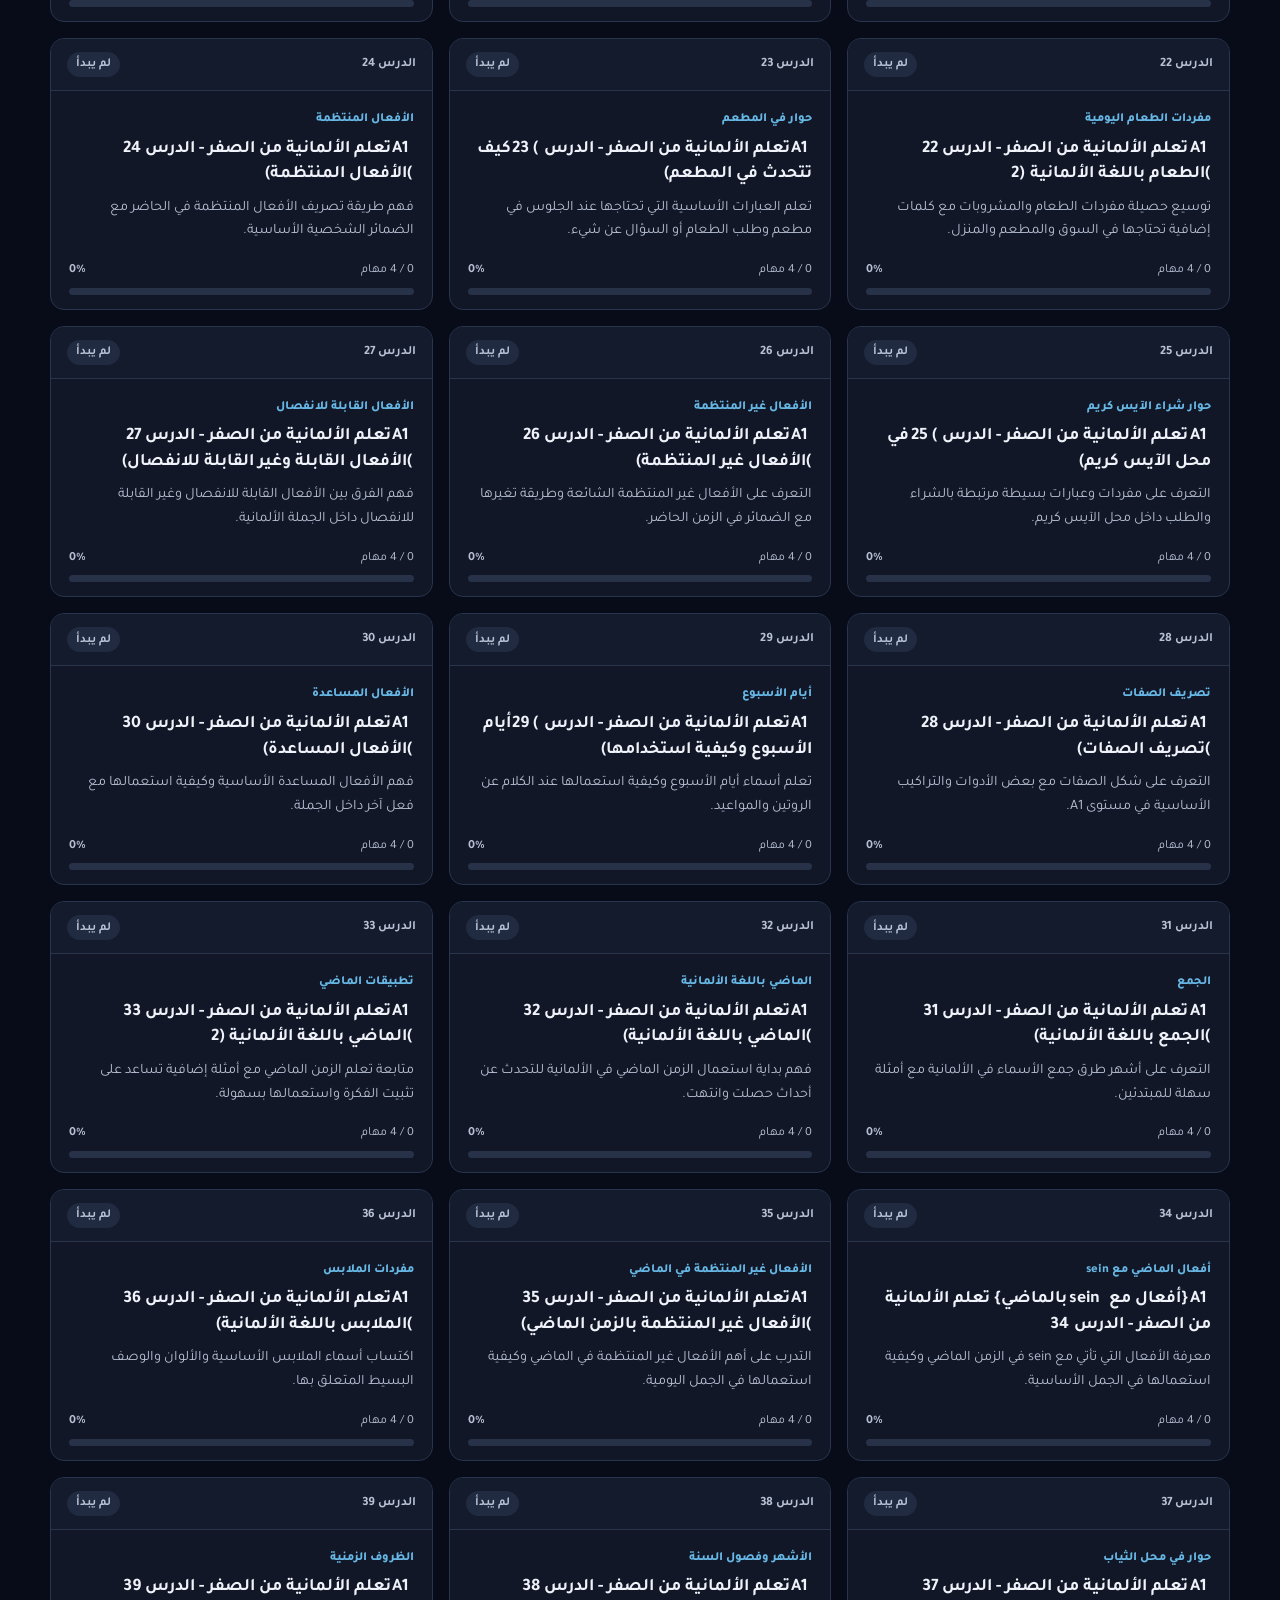
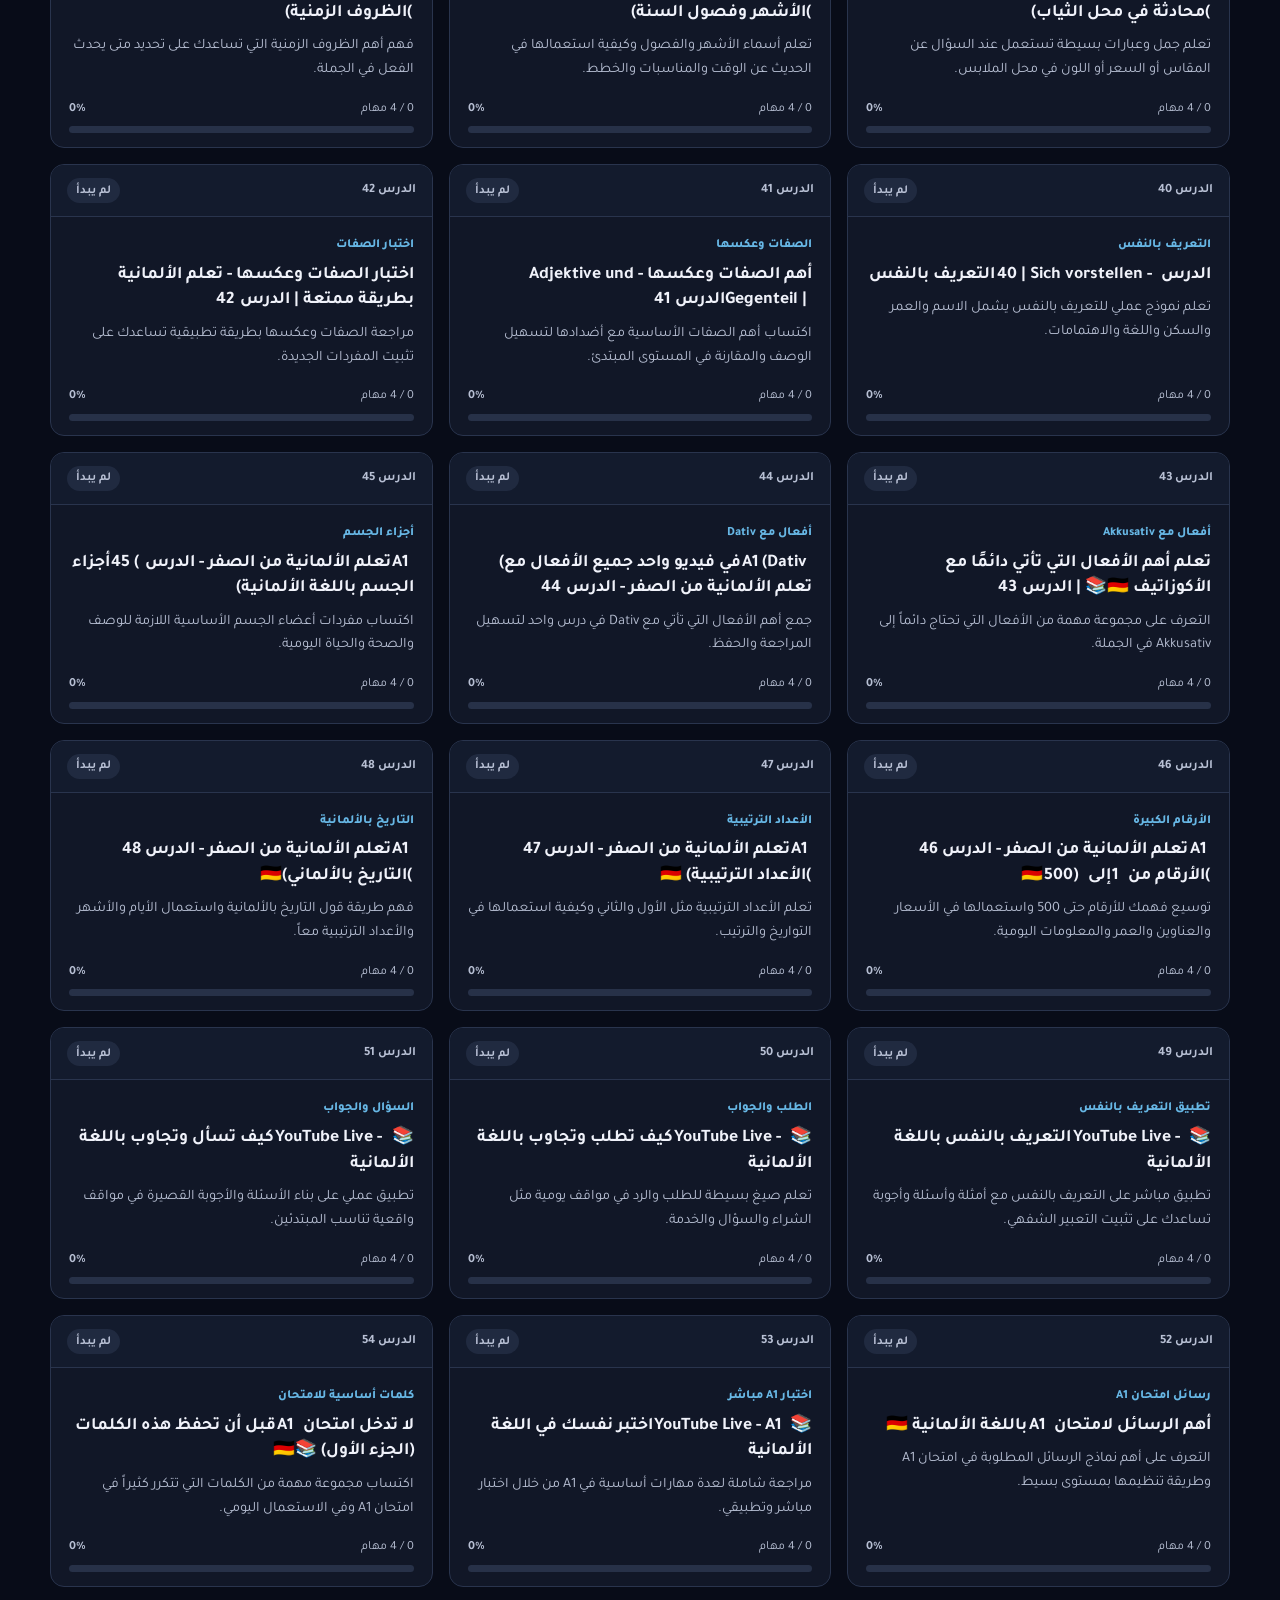
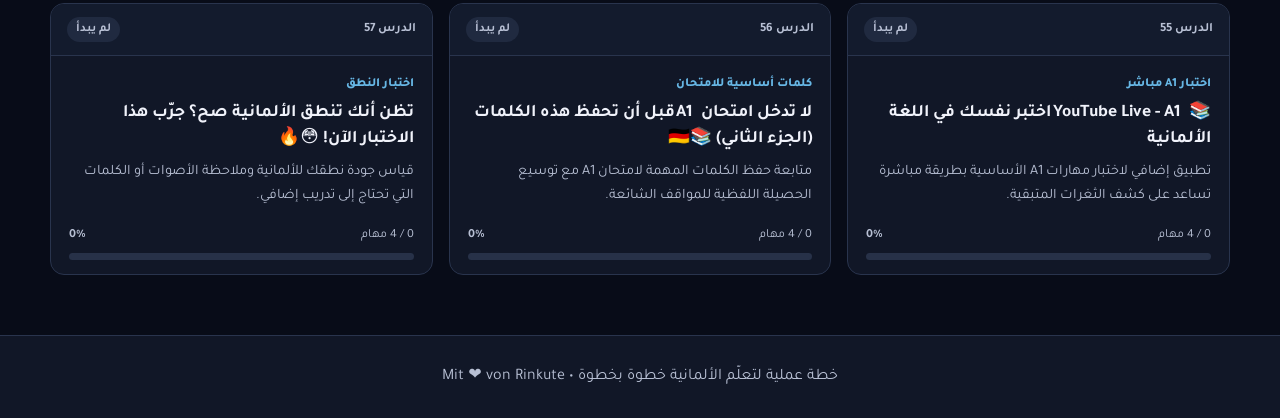
==== commit 0afd3da6: "feat: complete TELC content, branding, audio, and responsive UI" ====
--- a/index.html
+++ b/index.html
@@ -6,13 +6,13 @@
   <meta name="viewport" content="width=device-width, initial-scale=1.0">
   <meta name="description"
     content="مسار عملي لتعلّم الألمانية من A1 إلى B2 مع دروس فيديو، مهام تطبيقية، ومتابعة تقدم محفوظة.">
-  <title>Deutsch mit Mira</title>
+  <title>Deutsch mit Rinkute</title>
   <link rel="preconnect" href="https://fonts.googleapis.com">
   <link rel="preconnect" href="https://fonts.gstatic.com" crossorigin>
   <link href="https://fonts.googleapis.com/css2?family=Tajawal:wght@400;500;600;700;800&display=swap" rel="stylesheet">
   <link rel="icon" href="./src/assets/Deutsch mit Rinkute.ico">
   <link rel="stylesheet" href="./styles.css?v=20261110-2">
-  <link rel="stylesheet" href="./src/css/telc.css?v=20261030-8">
+  <link rel="stylesheet" href="./src/css/telc.css?v=20261125-1">
 </head>
 
 <body>
@@ -30,11 +30,11 @@
 
   <header class="site-header">
     <div class="header-inner">
-      <a class="brand" href="#/level/A1" aria-label="Deutsch mit Mira — الصفحة الرئيسية">
+      <a class="brand" href="#/level/A1" aria-label="Deutsch mit Rinkute — الصفحة الرئيسية">
         <span class="brand-logo-shell" aria-hidden="true">
           <img class="brand-logo" src="./src/assets/Deutsch mit Rinkute.ico" alt="">
         </span>
-        <span class="brand-copy"><strong>Deutsch mit Mira</strong><small>مسارك لتعلّم الألمانية</small></span>
+        <span class="brand-copy"><strong>Deutsch mit&nbsp;Rinkute</strong><small>مسارك لتعلّم الألمانية</small></span>
       </a>
       <div class="header-actions" id="headerActions">
         <button class="extension-download" id="extensionGuideOpenButton" type="button" aria-haspopup="dialog"
@@ -60,21 +60,22 @@
   </header>
 
   <dialog class="extension-guide" id="extensionGuideDialog" aria-labelledby="extensionGuideTitle">
-    <div class="extension-guide__content">
-      <header class="extension-guide__header">
-        <div>
-          <span class="eyebrow">Arabdict Translator Extension</span>
-          <h2 id="extensionGuideTitle">إضافة Arabdict Translator</h2>
-          <p>ترجم الكلمات والجمل الألمانية إلى العربية مباشرةً أثناء التصفح.</p>
-        </div>
-        <form method="dialog">
-          <button class="extension-guide__close" type="submit" aria-label="إغلاق نافذة شرح الإضافة">
-            <svg viewBox="0 0 24 24" aria-hidden="true" focusable="false">
-              <path d="m6 6 12 12M18 6 6 18" />
-            </svg>
-          </button>
-        </form>
-      </header>
+    <header class="extension-guide__header">
+      <span class="eyebrow extension-guide__eyebrow">Arabdict Translator Extension</span>
+      <form method="dialog">
+        <button class="extension-guide__close" type="submit" aria-label="إغلاق نافذة شرح الإضافة">
+          <svg viewBox="0 0 24 24" aria-hidden="true" focusable="false">
+            <path d="m6 6 12 12M18 6 6 18" />
+          </svg>
+        </button>
+      </form>
+    </header>
+
+    <div class="extension-guide__body">
+      <div class="extension-guide__intro">
+        <h2 id="extensionGuideTitle">إضافة Arabdict Translator</h2>
+        <p>ترجم الكلمات والجمل الألمانية إلى العربية مباشرةً أثناء التصفح.</p>
+      </div>
 
       <p class="extension-guide__notice">
         قبل البدء: ستنزّل ملف <bdi dir="ltr"><code>ZIP</code></bdi> ثم تثبّت الإضافة يدويًا. تعمل هذه النسخة على
@@ -152,18 +153,18 @@
         لا تعمل الإضافات على صفحات المتصفح الداخلية أو صفحات المتاجر. لترجمة ملف PDF، افتح الإضافة من شريط الأدوات
         واختر <bdi dir="ltr"><code>Open translator PDF viewer</code></bdi>.
       </p>
-
-      <footer class="extension-guide__actions">
-        <a class="button button--primary" href="./src/assets/arabdict-dark-translator.zip"
-          download="arabdict-dark-translator.zip">
-          <svg viewBox="0 0 24 24" aria-hidden="true" focusable="false">
-            <path d="M12 3.75v11.5m0 0 4.25-4.25M12 15.25l-4.25-4.25M5 16.75v3.5h14v-3.5" />
-          </svg>
-          تنزيل الإضافة
-        </a>
-        <button class="button button--secondary" type="button" data-extension-guide-close>إغلاق</button>
-      </footer>
     </div>
+
+    <footer class="extension-guide__actions">
+      <a class="button button--primary" href="./src/assets/arabdict-dark-translator.zip"
+        download="arabdict-dark-translator.zip">
+        <svg viewBox="0 0 24 24" aria-hidden="true" focusable="false">
+          <path d="M12 3.75v11.5m0 0 4.25-4.25M12 15.25l-4.25-4.25M5 16.75v3.5h14v-3.5" />
+        </svg>
+        تنزيل الإضافة
+      </a>
+      <button class="button button--secondary" type="button" data-extension-guide-close>إغلاق</button>
+    </footer>
   </dialog>
 
   <main id="mainContent" tabindex="-1">
@@ -340,7 +341,7 @@
         stroke-linejoin="round" />
     </svg>
   </button>
-  <script type="module" src="./script.js?v=20261110-2"></script>
+  <script type="module" src="./script.js?v=20261124-2"></script>
 </body>
 
-</html>+</html>
--- a/styles.css
+++ b/styles.css
@@ -349,6 +349,16 @@
   gap: 6px;
 }
 
+.telc-header-nav__toggle {
+  display: none;
+}
+
+.telc-header-nav__menu {
+  display: flex;
+  align-items: center;
+  gap: 6px;
+}
+
 .telc-header-nav[hidden] {
   display: none;
 }
@@ -358,7 +368,7 @@
   min-height: 40px;
   align-items: center;
   justify-content: center;
-  padding: 7px 11px;
+  padding: 8px 11px;
   border: 1px solid var(--color-border);
   border-radius: 10px;
   background: var(--color-surface-muted);
@@ -466,10 +476,11 @@
   width: min(940px, calc(100% - 28px));
   max-width: none;
   max-height: min(90dvh, 900px);
+  display: flex;
+  flex-direction: column;
   margin: auto;
   padding: 0;
-  overflow: auto;
-  scrollbar-color: var(--color-border-strong) transparent;
+  overflow: hidden;
   border: 1px solid var(--color-border-strong);
   border-radius: 16px;
   background: var(--color-surface);
@@ -477,11 +488,15 @@
   box-shadow: 0 24px 80px rgba(0, 0, 0, 0.48);
 }
 
-.extension-guide::-webkit-scrollbar-track {
+.extension-guide:not([open]) {
+  display: none;
+}
+
+.extension-guide__body::-webkit-scrollbar-track {
   background: transparent;
 }
 
-.extension-guide::-webkit-scrollbar-thumb {
+.extension-guide__body::-webkit-scrollbar-thumb {
   border-color: transparent;
   background-color: var(--color-border-strong);
 }
@@ -491,30 +506,40 @@
   backdrop-filter: blur(5px);
 }
 
-.extension-guide__content {
-  padding: clamp(20px, 4vw, 36px);
+.extension-guide__body {
+  min-height: 0;
+  padding: 0 clamp(10px, 2vw, 18px) 16px clamp(10px, 2vw, 14px);
+  overflow-y: auto;
+  overscroll-behavior: contain;
+  scrollbar-color: var(--color-border-strong) transparent;
 }
 
 .extension-guide__header {
   display: flex;
-  align-items: flex-start;
+  flex: 0 0 auto;
+  align-items: center;
   justify-content: space-between;
   gap: 20px;
-}
-
-.extension-guide__header .eyebrow {
+  padding: 12px clamp(10px, 2vw, 18px);
+}
+
+.extension-guide__eyebrow {
   direction: ltr;
   text-align: right;
 }
 
-.extension-guide__header h2 {
-  margin: 8px 0 4px;
+.extension-guide__intro h2 {
+  margin: 0 0 4px;
   font-size: clamp(1.35rem, 3vw, 1.8rem);
 }
 
-.extension-guide__header p {
+.extension-guide__intro p {
   margin: 0;
   color: var(--color-text-secondary);
+}
+
+.extension-guide__intro {
+  margin: 0 0 18px;
 }
 
 .extension-guide__close {
@@ -631,19 +656,26 @@
 
 .extension-guide__actions {
   display: flex;
-  justify-content: flex-start;
+  flex: 0 0 auto;
+  justify-content: flex-end;
   gap: 10px;
-  margin-top: 20px;
+  margin: 0;
+  padding: 12px clamp(10px, 2vw, 18px);
+  border-top: 1px solid var(--color-border);
+  background: var(--color-surface);
 }
 
 .extension-guide__actions .button {
+  min-height: 38px;
   gap: 8px;
+  padding: 7px 12px;
+  font-size: 0.88rem;
   text-decoration: none;
 }
 
 .extension-guide__actions svg {
-  width: 18px;
-  height: 18px;
+  width: 16px;
+  height: 16px;
   fill: none;
   stroke: currentColor;
   stroke-linecap: round;
@@ -2611,23 +2643,76 @@
 
   .header-actions {
     gap: 7px;
-    overflow-x: auto;
-    max-width: calc(100vw - 190px);
-    scrollbar-width: none;
-  }
-
-  .header-actions::-webkit-scrollbar {
+    overflow: visible;
+    max-width: none;
+  }
+
+  .telc-header-nav {
+    position: relative;
+    gap: 0;
+  }
+
+  .telc-header-nav__toggle {
+    display: inline-grid;
+    width: 42px;
+    height: 40px;
+    place-items: center;
+    padding: 8px;
+    border: 1px solid var(--color-border);
+    border-radius: 10px;
+    background: var(--color-surface-muted);
+    color: var(--color-text-secondary);
+    cursor: pointer;
+  }
+
+  .telc-header-nav__toggle:hover {
+    border-color: var(--color-border-strong);
+    background: var(--color-surface-hover);
+    color: var(--color-text-primary);
+  }
+
+  .telc-header-nav__toggle:focus-visible {
+    outline: 3px solid var(--color-focus);
+    outline-offset: 3px;
+  }
+
+  .telc-header-nav__toggle svg {
+    width: 22px;
+    height: 22px;
+    fill: none;
+    stroke: currentColor;
+    stroke-linecap: round;
+    stroke-width: 2;
+  }
+
+  .telc-header-nav__menu {
+    position: absolute;
+    z-index: 21;
+    top: calc(100% + 8px);
+    inset-inline-end: 0;
     display: none;
-  }
-
-  .telc-header-nav {
-    gap: 4px;
+    width: 180px;
+    max-width: calc(100vw - 32px);
+    min-width: 0;
+    flex-direction: column;
+    align-items: stretch;
+    gap: 6px;
+    padding: 8px;
+    border: 1px solid var(--color-border);
+    border-radius: 12px;
+    background: var(--color-header);
+    box-shadow: 0 12px 30px var(--color-shadow);
+  }
+
+  .telc-header-nav.is-menu-open .telc-header-nav__menu {
+    display: flex;
   }
 
   .telc-header-nav a {
+    justify-content: flex-start;
     min-height: 38px;
     padding-inline: 9px;
-    font-size: 0.7rem;
+    font-size: 0.9rem;
   }
 
   .telc-link {
@@ -2652,23 +2737,7 @@
   }
 
   .extension-download {
-    min-height: 40px;
-    gap: 5px;
-    padding-inline: 8px;
-    font-size: 0.74rem;
-  }
-
-  .extension-download__label {
     display: none;
-  }
-
-  .extension-download__short {
-    display: inline;
-  }
-
-  .extension-download__icon {
-    width: 16px;
-    height: 16px;
   }
 
   .extension-guide__steps {
@@ -2861,9 +2930,6 @@
     padding-inline: 6px;
   }
 
-  .extension-download {
-    padding-inline: 6px;
-  }
 }
 
 @media (prefers-reduced-motion: reduce) {
--- a/src/css/telc.css
+++ b/src/css/telc.css
@@ -1,5 +1,8 @@
 .telc-view {
   width: 100%;
+  display: flex;
+  flex: 1 0 auto;
+  flex-direction: column;
   direction: rtl;
 }
 
@@ -10,16 +13,34 @@
 }
 
 body.is-telc-view>main {
+  display: flex;
   flex: 1 0 auto;
+  flex-direction: column;
+}
+
+/* Let the TELC content occupy the real space between header and footer.
+   The previous fixed shell height left an artificial band above the footer. */
+body.is-telc-view>#mainContent>#appContent {
+  display: flex;
+  flex: 1 1 auto;
+  min-height: 0;
+  flex-direction: column;
 }
 
 .is-telc-view .site-footer {
-  margin-top: 0;
+  flex: 0 0 auto;
+  margin-top: 0 !important;
+  padding: 28px 20px;
+}
+
+/* Keep the TELC header and every TELC surface on the same 1240px grid. */
+.is-telc-view .header-inner {
+  width: min(calc(100% - 32px), 1240px);
 }
 
 .telc-shell {
   width: min(calc(100% - 32px), 1240px);
-  margin: 0 auto;
+  margin: auto;
   padding: 28px 0 72px;
 }
 
@@ -45,7 +66,7 @@
 .telc-exam-head h1 {
   margin: 0;
   color: var(--color-text-primary);
-  font-size: clamp(2rem, 5vw, 4rem);
+  font-size: clamp(1.7rem, 3.5vw, 3rem);
   font-weight: 800;
   letter-spacing: -0.045em;
   line-height: 1.06;
@@ -62,8 +83,8 @@
 
 .telc-level-grid {
   display: grid;
-  grid-template-columns: repeat(2, minmax(0, 1fr));
-  width: min(100%, 1120px);
+  grid-template-columns: repeat(3, minmax(0, 1fr));
+  width: 100%;
   margin-inline: auto;
   gap: 22px;
 }
@@ -218,7 +239,7 @@
 
 .telc-level-card h2 {
   margin: 18px 0 8px;
-  font-size: clamp(2rem, 3.5vw, 3.1rem);
+  font-size: clamp(1.65rem, 2.5vw, 2.35rem);
   letter-spacing: -0.06em;
   text-align: center;
 }
@@ -314,7 +335,15 @@
 }
 
 .telc-dashboard-hero h1 {
-  font-size: clamp(2rem, 4vw, 3.25rem);
+  max-width: 100%;
+  font-size: clamp(1.85rem, 3vw, 2.65rem);
+  line-height: 1.15;
+}
+
+.telc-dashboard-hero p {
+  margin-top: 12px;
+  font-size: 0.92rem;
+  line-height: 1.7;
 }
 
 .telc-progress-card {
@@ -324,13 +353,14 @@
 }
 
 .telc-progress-card>strong {
-  font-size: 3.5rem;
+  font-size: clamp(2.6rem, 4vw, 3.2rem);
   line-height: 1;
 }
 
 .telc-progress-card>span {
-  margin: 10px 0 24px;
+  margin: 8px 0 18px;
   color: var(--color-text-secondary);
+  font-size: 0.9rem;
 }
 
 .telc-area-grid {
@@ -342,8 +372,8 @@
 .telc-area-card {
   --area-accent: #8b5cf6;
   display: flex;
-  min-height: 300px;
-  padding: 26px;
+  min-height: 260px;
+  padding: 22px;
   align-items: center;
   flex-direction: column;
   border: 1px solid var(--color-border);
@@ -355,10 +385,6 @@
   transition: transform 180ms ease, border-color 180ms ease, box-shadow 180ms ease;
 }
 
-.telc-area-card:last-child {
-  grid-column: span 2;
-}
-
 .telc-area-card[data-accent="magenta"] {
   --area-accent: #bd4cbb;
 }
@@ -396,8 +422,8 @@
 }
 
 .telc-area-card h2 {
-  margin: 34px 0 2px;
-  font-size: 1.7rem;
+  margin: 24px 0 2px;
+  font-size: clamp(1.35rem, 2vw, 1.55rem);
   text-align: center;
 }
 
@@ -408,9 +434,9 @@
 }
 
 .telc-area-card>p {
-  margin: 14px 0 24px;
+  margin: 12px 0 20px;
   color: var(--color-text-secondary);
-  font-size: 0.88rem;
+  font-size: 0.82rem;
   text-align: center;
 }
 
@@ -425,13 +451,18 @@
   font-weight: 700;
 }
 
+.telc-area-card--sprechen {
+  grid-column: span 2;
+}
+
 .telc-library-head {
-  max-width: 760px;
+  width: 100%;
+  max-width: none;
   margin-bottom: 28px;
 }
 
 .telc-library-head h1 {
-  font-size: clamp(2.3rem, 5vw, 4rem);
+  font-size: clamp(1.7rem, 3.5vw, 3rem);
 }
 
 .telc-module-tabs {
@@ -460,6 +491,30 @@
   color: #c4b8ff;
 }
 
+.telc-module-tab__count {
+  display: inline-flex;
+  min-width: 1.45rem;
+  height: 1.45rem;
+  align-items: center;
+  justify-content: center;
+  margin-inline-start: 5px;
+  padding: 0 4px;
+  border: 1px solid rgba(169, 148, 255, 0.42);
+  border-radius: 999px;
+  background: rgba(169, 148, 255, 0.12);
+  color: #b8a7ff;
+  font-size: 0.7rem;
+  line-height: 1;
+  font-variant-numeric: tabular-nums;
+}
+
+.telc-module-tabs a.is-active .telc-module-tab__count,
+.telc-module-tabs a:hover .telc-module-tab__count {
+  border-color: rgba(196, 184, 255, 0.72);
+  background: rgba(196, 184, 255, 0.2);
+  color: #f4f1ff;
+}
+
 .telc-exercise-section+.telc-exercise-section {
   margin-top: 46px;
 }
@@ -491,11 +546,15 @@
   gap: 12px;
 }
 
+.telc-exercise-card:only-child {
+  grid-column: 1 / -1;
+}
+
 .telc-exercise-card {
   display: grid;
-  grid-template-columns: auto minmax(0, 1fr) auto;
+  grid-template-columns: minmax(0, 1fr) auto;
+  align-items: center;
   gap: 14px;
-  align-items: center;
   min-height: 112px;
   padding: 16px;
   border: 1px solid var(--color-border);
@@ -503,6 +562,7 @@
   background: var(--color-surface);
   color: inherit;
   text-decoration: none;
+  text-align: initial;
   transition: border-color 160ms ease, background 160ms ease;
 }
 
@@ -511,8 +571,36 @@
   background: var(--color-surface-hover);
 }
 
+.telc-exercise-card--unavailable {
+  cursor: default;
+  opacity: 0.86;
+}
+
+.telc-exercise-card--unavailable:hover {
+  border-color: var(--color-border);
+  background: var(--color-surface);
+}
+
+.telc-exercise-card--unavailable .telc-exercise-status {
+  color: #f2bd75;
+  font-size: 0.68rem;
+  text-align: center;
+}
+
 .telc-exercise-card.is-complete {
   border-color: rgba(118, 185, 138, 0.42);
+}
+
+.telc-exercise-card__content {
+  min-width: 0;
+  text-align: right;
+}
+
+.telc-exercise-card__meta {
+  display: flex;
+  flex-direction: column;
+  align-items: center;
+  gap: 8px;
 }
 
 .telc-exercise-number {
@@ -547,11 +635,25 @@
 }
 
 .telc-exam-shell {
+  display: flex;
+  flex: 1 1 auto;
+  min-height: 0;
+  flex-direction: column;
   direction: rtl;
   padding-bottom: 0;
 }
 
+.telc-exam-shell>.telc-exam-actions-wrap {
+  position: sticky;
+  bottom: 0;
+  z-index: 10;
+  margin-top: auto;
+  padding-top: 20px;
+}
+
 .telc-exam-head {
+  width: 100%;
+  margin-inline: auto;
   margin-bottom: 22px;
   padding: 24px 28px;
   border: 1px solid var(--color-border);
@@ -626,6 +728,8 @@
 }
 
 .telc-workspace {
+  width: 100%;
+  margin-inline: auto;
   display: grid;
   grid-template-columns: minmax(0, 1.45fr) minmax(320px, 0.75fr);
   gap: 18px;
@@ -683,6 +787,140 @@
 .telc-text-card p:last-child,
 .telc-transcript p:last-child {
   margin-bottom: 0;
+}
+
+.telc-vocab-mark {
+  border-radius: 0.3em;
+  background: rgba(139, 92, 246, 0.25);
+  box-shadow: inset 0 -1px 0 rgba(181, 160, 255, 0.58);
+  color: #f0eaff;
+  cursor: pointer;
+  -webkit-box-decoration-break: clone;
+  box-decoration-break: clone;
+}
+
+.telc-vocab-mark:hover,
+.telc-vocab-mark:focus-visible {
+  outline: 2px solid rgba(169, 148, 255, 0.72);
+  outline-offset: 2px;
+}
+
+.telc-vocab-selection-action,
+.telc-vocab-popover {
+  position: fixed;
+  z-index: 120;
+  width: min(320px, calc(100vw - 24px));
+  border: 1px solid var(--color-border-strong);
+  border-radius: 13px;
+  background: var(--color-surface-elevated);
+  box-shadow: 0 16px 42px rgba(0, 0, 0, 0.42);
+  color: var(--color-text-primary);
+}
+
+.telc-vocab-selection-action {
+  width: auto;
+  padding: 5px;
+}
+
+.telc-vocab-selection-action button,
+.telc-vocab-popover button {
+  min-height: 36px;
+  padding: 7px 11px;
+  border: 1px solid var(--color-border);
+  border-radius: 9px;
+  background: var(--color-surface-muted);
+  color: var(--color-text-primary);
+  cursor: pointer;
+}
+
+.telc-vocab-selection-action button:hover,
+.telc-vocab-selection-action button:focus-visible,
+.telc-vocab-popover button:hover,
+.telc-vocab-popover button:focus-visible {
+  border-color: var(--color-focus);
+}
+
+.telc-vocab-popover {
+  display: grid;
+  gap: 12px;
+  max-height: min(70vh, 420px);
+  overflow-y: auto;
+  padding: 14px;
+  direction: rtl;
+  font-family: "Tajawal", system-ui, sans-serif;
+}
+
+.telc-vocab-popover[hidden],
+.telc-vocab-selection-action[hidden] {
+  display: none;
+}
+
+.telc-vocab-selected,
+.telc-vocab-translation {
+  display: grid;
+  gap: 5px;
+  margin: 0;
+  line-height: 1.55;
+}
+
+.telc-vocab-selected {
+  color: #cbbcff;
+  font-family: "DM Sans", "Tajawal", sans-serif;
+}
+
+.telc-vocab-translation>span {
+  color: var(--color-text-muted);
+  font-size: 0.78rem;
+}
+
+.telc-vocab-translation>bdi {
+  overflow-wrap: anywhere;
+  white-space: pre-wrap;
+}
+
+.telc-vocab-actions,
+.telc-vocab-entry>div {
+  display: flex;
+  flex-wrap: wrap;
+  gap: 7px;
+}
+
+.telc-vocab-actions button,
+.telc-vocab-entry>div button {
+  flex: 1 1 auto;
+}
+
+.telc-vocab-actions [data-vocab-learn] {
+  border-color: rgba(139, 92, 246, 0.52);
+  color: #d3c5ff;
+}
+
+.telc-vocab-entry {
+  display: grid;
+  gap: 8px;
+}
+
+.telc-vocab-entry label {
+  color: var(--color-text-secondary);
+  font-size: 0.86rem;
+}
+
+.telc-vocab-entry textarea {
+  width: 100%;
+  min-height: 76px;
+  padding: 9px 10px;
+  border: 1px solid var(--color-border-strong);
+  border-radius: 9px;
+  background: var(--color-surface);
+  color: var(--color-text-primary);
+  resize: vertical;
+}
+
+.telc-vocab-entry textarea:focus-visible,
+.telc-vocab-popover button:focus-visible,
+.telc-vocab-selection-action button:focus-visible {
+  outline: 2px solid var(--color-focus);
+  outline-offset: 2px;
 }
 
 .telc-text-card__answer {
@@ -876,6 +1114,11 @@
   line-height: 1.5;
 }
 
+.telc-reference-panel>div:last-child {
+  border-bottom: 0;
+  padding-bottom: 0;
+}
+
 .telc-reference-panel>.telc-heading-option {
   grid-template-columns: 28px minmax(0, 1fr);
   align-items: start;
@@ -928,14 +1171,21 @@
 
 .telc-radio-question {
   display: grid;
-  gap: 7px;
+  grid-template-columns: repeat(1, minmax(0, 1fr));
+  gap: 8px;
   margin: 0;
   padding: 15px 0;
+  margin-bottom: 10px;
   border: 0;
   border-bottom: 1px solid var(--color-border);
 }
 
+.telc-radio-question:last-child {
+  border-bottom: 0;
+}
+
 .telc-radio-question legend {
+  grid-column: 1 / -1;
   margin-bottom: 8px;
   color: var(--color-text-primary);
   font-size: 0.86rem;
@@ -946,14 +1196,63 @@
 .telc-radio-question label,
 .telc-self-check {
   display: flex;
-  gap: 9px;
-  align-items: flex-start;
-  padding: 9px 10px;
-  border: 1px solid transparent;
+  gap: 10px;
+  align-items: center;
+  padding: 7px 10px;
+  border: 1px solid var(--color-border);
   border-radius: 9px;
+  background: var(--color-surface-muted);
   color: var(--color-text-secondary);
   font-size: 0.8rem;
   cursor: pointer;
+}
+
+.telc-radio-question label {
+  width: 100%;
+  min-height: 2rem;
+  box-sizing: border-box;
+}
+
+.telc-radio-question>.telc-question-evidence {
+  grid-column: 1 / -1;
+  width: 100% !important;
+}
+
+.telc-radio-question input[type="radio"] {
+  appearance: none;
+  position: relative;
+  width: 1rem;
+  height: 1rem;
+  margin: 0;
+  border: 1.5px solid var(--color-border-strong);
+  border-radius: 50%;
+  background: var(--color-page);
+  display: grid;
+  place-items: center;
+  flex: 0 0 1rem;
+  cursor: pointer;
+}
+
+.telc-radio-question input[type="radio"]::after {
+  content: "";
+  position: absolute;
+  top: 50%;
+  left: 50%;
+  width: .42rem;
+  height: .42rem;
+  border-radius: 50%;
+  background: var(--color-accent-purple);
+  transform: translate(-50%, -50%) scale(0);
+  transition: transform .14s ease;
+}
+
+.telc-radio-question input[type="radio"]:checked {
+  border-color: var(--color-accent-purple);
+  box-shadow: 0 0 0 3px color-mix(in srgb, var(--color-accent-purple) 14%, transparent);
+}
+
+.telc-radio-question input[type="radio"]:checked::after {
+  transform: translate(-50%, -50%) scale(1);
 }
 
 .telc-self-check {
@@ -1031,6 +1330,11 @@
   background: var(--color-surface-muted);
 }
 
+.telc-radio-question label:has(input:focus-visible) {
+  border-color: var(--color-accent-purple);
+  box-shadow: 0 0 0 3px color-mix(in srgb, var(--color-accent-purple) 14%, transparent);
+}
+
 .telc-radio-question label.is-correct,
 .telc-text-card.is-correct,
 .telc-situation-card.is-correct,
@@ -1076,6 +1380,11 @@
 }
 
 .telc-word-bank span {
+  display: grid;
+  grid-template-columns: 22px minmax(0, 1fr);
+  align-items: center;
+  gap: 6px;
+  width: 100%;
   padding: 6px 8px;
   border: 1px solid var(--color-border);
   border-radius: 7px;
@@ -1083,13 +1392,32 @@
   font-size: 0.68rem;
 }
 
+/* The generic reference-panel grid also matches the word-bank wrapper.
+   Keep the bank as a vertical list so each letter/word pair has its own row. */
+.telc-reference-panel>.telc-word-bank {
+  display: flex;
+  flex-direction: column;
+  flex-wrap: nowrap;
+  align-items: stretch;
+  grid-template-columns: none;
+  gap: 6px;
+  padding: 0;
+  border-bottom: 0;
+}
+
+.telc-reference-panel>.telc-word-bank>span {
+  box-sizing: border-box;
+  flex: 0 0 auto;
+}
+
 .telc-word-bank strong {
   margin-right: 5px;
   color: #a994ff;
 }
 
 .telc-gap-paper {
-  max-width: 1100px;
+  width: 100%;
+  max-width: none;
   margin-inline: auto;
   font-size: 1rem;
   line-height: 2.45;
@@ -1119,6 +1447,88 @@
   text-transform: uppercase;
 }
 
+.telc-c1-reading-paper>.telc-instruction {
+  margin-bottom: 1rem;
+}
+
+.telc-c1-option-bank {
+  display: grid;
+  gap: .55rem;
+  margin-top: 1.25rem;
+  padding-top: 1rem;
+  border-top: 1px solid var(--color-border);
+}
+
+.telc-c1-option-bank h3 {
+  margin: 0 0 .25rem;
+  color: var(--color-text-primary);
+  font-size: .95rem;
+}
+
+.telc-c1-option-bank>div {
+  display: grid;
+  grid-template-columns: 2rem minmax(0, 1fr);
+  align-items: start;
+  gap: .7rem;
+  padding: .55rem .65rem;
+  border: 1px solid var(--color-border);
+  border-radius: 10px;
+  background: var(--color-surface-muted);
+}
+
+.telc-c1-option-bank>div strong {
+  display: inline-grid;
+  place-items: center;
+  min-height: 1.65rem;
+  border-radius: 7px;
+  background: rgba(139, 92, 246, .16);
+  color: #a994ff;
+}
+
+.telc-c1-option-bank>div span {
+  min-width: 0;
+  line-height: 1.55;
+}
+
+.telc-choice-bank {
+  display: grid;
+  gap: .55rem;
+  padding: 1rem;
+  border: 1px solid var(--color-border);
+  border-radius: 14px;
+  background: var(--color-surface);
+}
+
+.telc-choice-bank h3 {
+  margin: 0 0 .2rem;
+  font-size: .95rem;
+  color: var(--color-text-primary);
+}
+
+.telc-choice-bank>div {
+  display: grid;
+  grid-template-columns: 2rem minmax(0, 1fr);
+  gap: .7rem;
+  align-items: start;
+  padding: .5rem .6rem;
+  border: 1px solid var(--color-border);
+  border-radius: 10px;
+  background: var(--color-surface-muted);
+}
+
+.telc-choice-bank>div strong {
+  display: inline-grid;
+  place-items: center;
+  min-height: 1.55rem;
+  border-radius: 7px;
+  background: rgba(139, 92, 246, .16);
+  color: #a994ff;
+}
+
+.telc-choice-bank>div span {
+  line-height: 1.55;
+}
+
 .telc-inline-select {
   width: auto;
   min-width: max-content;
@@ -1164,7 +1574,36 @@
 }
 
 .telc-listening-intro {
-  direction: rtl;
+  position: relative;
+  display: grid;
+  grid-template-columns: minmax(0, 1fr);
+  align-items: center;
+  direction: ltr;
+}
+
+.telc-listening-intro>span,
+.telc-listening-intro>h2,
+.telc-listening-intro>.telc-source-badge,
+.telc-listening-intro>p {
+  grid-column: 1;
+  text-align: right;
+}
+
+.telc-listening-intro>span {
+  grid-row: 1;
+}
+
+.telc-listening-intro>h2 {
+  grid-row: 2;
+}
+
+.telc-listening-intro>.telc-source-badge {
+  grid-row: 3;
+  justify-self: end;
+}
+
+.telc-listening-intro>p {
+  grid-row: 4;
 }
 
 .telc-listening-intro>span,
@@ -1183,6 +1622,284 @@
 .telc-listening-intro p,
 .telc-prompt-card>p {
   color: var(--color-text-secondary);
+}
+
+.telc-source-badge {
+  display: inline-flex;
+  align-items: center;
+  width: fit-content;
+  margin: 4px 0 10px;
+  padding: .25rem .55rem;
+  border: 1px solid currentColor;
+  border-radius: 999px;
+  font-size: .72rem;
+  font-weight: 800;
+  letter-spacing: .01em;
+}
+
+.telc-source-badge.is-verified {
+  color: var(--color-success, #76b98a);
+  background: color-mix(in srgb, var(--color-success, #76b98a) 12%, transparent);
+}
+
+.telc-source-badge.is-self-study {
+  color: var(--color-text-muted, #858fa8);
+  background: color-mix(in srgb, var(--color-text-muted, #858fa8) 10%, transparent);
+}
+
+.telc-source-badge.is-audio-only {
+  color: var(--color-accent-cyan, #67b7e5);
+  background: color-mix(in srgb, var(--color-accent-cyan, #67b7e5) 12%, transparent);
+}
+
+.telc-listening-audio {
+  grid-column: 1 / -1;
+  grid-row: 5;
+  align-self: stretch;
+  width: 100%;
+  margin: 14px 0 0;
+  direction: ltr;
+  accent-color: var(--color-accent);
+}
+
+.telc-note-panel {
+  display: grid;
+  gap: 12px;
+  align-content: start;
+}
+
+.telc-note-panel>h2 {
+  margin: 0 0 2px;
+}
+
+.telc-note-group {
+  display: grid;
+  gap: 8px;
+  padding: 12px;
+  border: 1px solid var(--color-border);
+  border-radius: 14px;
+  background: color-mix(in srgb, var(--color-surface) 88%, transparent);
+}
+
+.telc-note-group h3 {
+  margin: 0;
+  color: #a994ff;
+  font-size: .9rem;
+}
+
+.telc-note-row {
+  display: grid;
+  grid-template-columns: 1fr;
+  align-items: stretch;
+  gap: 10px;
+  padding-top: 8px;
+  border-top: 1px solid var(--color-border);
+}
+
+.telc-note-row label {
+  display: grid;
+  gap: 3px;
+  color: var(--color-text-primary);
+  font-size: .82rem;
+}
+
+.telc-note-row label strong {
+  color: #a994ff;
+  font-size: .72rem;
+}
+
+.telc-note-input {
+  width: 100%;
+  min-height: 38px;
+  padding: 8px 10px;
+  border: 1px solid var(--color-border);
+  border-radius: 9px;
+  color: var(--color-text-primary);
+  background: var(--color-surface);
+}
+
+.telc-note-answer {
+  width: 100%;
+  font-size: .72rem;
+}
+
+.telc-note-answer summary {
+  cursor: pointer;
+  display: block;
+  width: 100%;
+  color: #a994ff;
+}
+
+.telc-note-answer p {
+  margin: 6px 0 0;
+  max-width: 230px;
+  color: var(--color-text-primary);
+  font-size: .76rem;
+}
+
+.telc-c1-section-bank {
+  display: grid;
+  gap: .75rem;
+  margin-top: 1rem;
+}
+
+.telc-c1-section-bank h2 {
+  margin: 0;
+  font-size: 1rem;
+}
+
+.telc-c1-section-bank article {
+  border: 1px solid var(--color-border);
+  border-radius: 12px;
+  padding: .85rem 1rem;
+  background: var(--color-surface);
+}
+
+.telc-c1-section-bank article strong {
+  color: #a994ff;
+}
+
+.telc-c1-section-bank article p {
+  margin: .45rem 0 0;
+  line-height: 1.7;
+}
+
+.telc-instruction {
+  margin: 0 0 1rem;
+  padding: .75rem .9rem;
+  border: 1px solid var(--color-border);
+  border-radius: 12px;
+  background: var(--color-surface-muted);
+}
+
+.telc-instruction summary {
+  display: flex;
+  align-items: center;
+  justify-content: space-between;
+  gap: .75rem;
+  cursor: pointer;
+  color: var(--color-text-primary);
+  font-weight: 800;
+  list-style: none;
+}
+
+.telc-instruction summary::-webkit-details-marker {
+  display: none;
+}
+
+.telc-instruction__de {
+  display: inline-flex;
+  align-items: center;
+  gap: .45rem;
+}
+
+.telc-instruction__de::before {
+  content: "";
+  width: .36rem;
+  height: .36rem;
+  border-right: 1.5px solid #a994ff;
+  border-bottom: 1.5px solid #a994ff;
+  transform: rotate(-45deg);
+  margin-top: -4px;
+  transition: transform .18s ease;
+}
+
+.telc-instruction:not([open]) .telc-instruction__de::before {
+  transform: rotate(45deg);
+}
+
+.telc-instruction p {
+  margin: .6rem 0 0;
+  line-height: 1.6;
+}
+
+.telc-instruction p[lang="ar"] {
+  color: var(--color-text-secondary);
+}
+
+/* Shared compact disclosure chevron for all expandable panels. */
+.telc-reference-panel details summary,
+.telc-transcript summary,
+.telc-note-answer summary {
+  display: flex;
+  align-items: center;
+  gap: .45rem;
+  list-style: none;
+}
+
+.telc-reference-panel details summary::-webkit-details-marker,
+.telc-transcript summary::-webkit-details-marker,
+.telc-note-answer summary::-webkit-details-marker {
+  display: none;
+}
+
+.telc-reference-panel details summary::before,
+.telc-transcript summary::before,
+.telc-note-answer summary::before {
+  content: "";
+  width: .34rem;
+  height: .34rem;
+  flex: 0 0 .34rem;
+  border-right: 1.5px solid currentColor;
+  border-bottom: 1.5px solid currentColor;
+  transform: rotate(-45deg);
+  transition: transform .18s ease;
+}
+
+.telc-reference-panel details[open] summary::before,
+.telc-transcript[open] summary::before,
+.telc-note-answer[open] summary::before {
+  transform: rotate(45deg);
+}
+
+@media (max-width: 720px) {
+  .telc-instruction {
+    padding: .65rem .75rem;
+    font-size: .88rem;
+  }
+
+  .telc-instruction summary {
+    align-items: flex-start;
+  }
+
+  .telc-instruction summary span:last-child {
+    text-align: right;
+  }
+}
+
+@media (max-width: 720px) {
+  .telc-note-row {
+    grid-template-columns: 1fr;
+  }
+}
+
+.telc-listening-intro>strong {
+  grid-column: 1;
+  grid-row: 1;
+  justify-self: start;
+  align-self: start;
+  display: inline-flex;
+  align-items: center;
+  margin-top: 4px;
+  padding: .28rem .58rem;
+  border: 1px solid var(--color-border-strong);
+  border-radius: 999px;
+  background: var(--color-surface-muted);
+  color: var(--color-text-secondary);
+  font-size: .75rem;
+}
+
+.telc-prompt-heading {
+  display: flex;
+  align-items: flex-start;
+  justify-content: space-between;
+  gap: 16px;
+  margin-bottom: 14px;
+}
+
+.telc-prompt-heading .telc-translation-toggle {
+  flex: 0 0 auto;
+  margin-top: 2px;
 }
 
 .telc-transcript summary {
@@ -1256,6 +1973,7 @@
   color: var(--color-text-secondary);
   font: inherit;
   font-weight: 800;
+  font-size: 16px;
   place-items: center;
   cursor: pointer;
   transition: border-color 150ms ease, background-color 150ms ease, color 150ms ease, transform 150ms ease;
@@ -1314,12 +2032,10 @@
 }
 
 .telc-exam-actions {
-  position: sticky;
-  z-index: 10;
-  bottom: 0;
-  margin-top: 20px;
+  position: static;
   padding: 10px;
   border: 1px solid var(--color-border);
+  border-bottom: 0;
   border-radius: 15px 15px 0 0;
   background: rgba(11, 16, 32, 0.94);
   box-shadow: 0 16px 42px rgba(0, 0, 0, 0.32);
@@ -1336,6 +2052,38 @@
   border: 1px solid rgba(139, 92, 246, 0.45);
   border-radius: 22px;
   background: radial-gradient(circle at 10% 50%, rgba(139, 92, 246, 0.17), transparent 18rem), var(--color-surface);
+}
+
+/* On the dashboard the catalog summary shares the second row with the
+   remaining skill card instead of creating a wide, isolated row. */
+.telc-area-grid>.telc-simulation-card {
+  grid-column: span 2;
+  margin-top: 0;
+}
+
+.telc-simulation-card--b1,
+.telc-simulation-card--b2 {
+  grid-column: 1 / -1 !important;
+}
+
+.telc-catalog-card {
+  position: relative;
+  grid-template-columns: 1fr;
+  min-height: 220px;
+}
+
+.telc-catalog-card .telc-simulation-card__copy {
+  width: 100%;
+}
+
+.telc-catalog-card .telc-simulation-card__status {
+  position: absolute;
+  top: 28px;
+  left: 28px;
+}
+
+.telc-catalog-card .telc-simulation-card__copy>p {
+  max-width: none;
 }
 
 .telc-simulation-card h2,
@@ -1494,6 +2242,14 @@
 .telc-exam-actions>div {
   display: flex;
   gap: 8px;
+}
+
+.telc-action-icon {
+  display: none;
+  align-items: center;
+  justify-content: center;
+  font-size: 1.15rem;
+  line-height: 1;
 }
 
 .telc-secondary-link,
@@ -1618,6 +2374,7 @@
 
 @media (max-width: 980px) {
 
+  .telc-level-grid,
   .telc-area-grid,
   .telc-exercise-grid {
     grid-template-columns: repeat(2, minmax(0, 1fr));
@@ -1651,13 +2408,33 @@
     grid-template-columns: 1fr;
   }
 
+  .telc-area-grid {
+    gap: 18px 0;
+  }
+
+  .telc-area-grid>.telc-simulation-card {
+    grid-column: span 1;
+  }
+
+  .telc-area-card--sprechen {
+    grid-column: span 1;
+  }
+
+  .telc-area-card h2 {
+    margin-top: 12px;
+  }
+
+  .telc-character-toolbar {
+    gap: 8px !important;
+  }
+
   .telc-level-card {
     min-height: 300px;
     padding: 20px;
   }
 
   .telc-area-card {
-    grid-column: auto;
+    grid-column: 1;
     min-height: 240px;
   }
 
@@ -1704,8 +2481,18 @@
 
   .telc-exam-actions {
     align-items: stretch;
-    flex-direction: column;
-    padding-inline: 10px 72px;
+    flex-direction: row;
+    justify-content: space-between;
+    padding-inline: 10px;
+  }
+
+  .telc-radio-question {
+    grid-template-columns: 1fr;
+  }
+
+  .telc-radio-question legend,
+  .telc-radio-question>.telc-question-evidence {
+    grid-column: 1;
   }
 
   .telc-simulation-card {
@@ -1713,6 +2500,19 @@
     text-align: center;
   }
 
+  .telc-area-grid>.telc-simulation-card {
+    grid-column: span 1;
+  }
+
+  .telc-area-card--sprechen {
+    grid-column: span 1;
+  }
+
+  .telc-catalog-card .telc-simulation-card__status {
+    position: static;
+    margin: 18px auto 0;
+  }
+
   .telc-simulation-overview {
     grid-template-columns: 1fr;
   }
@@ -1730,10 +2530,30 @@
     width: 100%;
   }
 
-  .telc-exam-actions>div,
+  .telc-exam-actions>div {
+    flex: 0 0 auto;
+  }
+
+  .telc-action-label {
+    position: absolute;
+    width: 1px;
+    height: 1px;
+    overflow: hidden;
+    clip: rect(0 0 0 0);
+    white-space: nowrap;
+  }
+
+  .telc-action-icon {
+    display: inline-flex;
+  }
+
   .telc-exam-actions a,
   .telc-exam-actions button {
-    flex: 1;
+    flex: 0 0 46px;
+    width: 46px;
+    min-width: 46px;
+    min-height: 46px;
+    padding: 8px;
   }
 }
 
@@ -1744,4 +2564,621 @@
     animation: none;
     transition: none;
   }
-}+}
+
+/* Compact evidence and translation tools aligned with the TELC visual system. */
+.telc-evidence-toolbar,
+.telc-inline-tools {
+  display: inline-flex;
+  align-items: center;
+  justify-content: flex-end;
+  gap: .4rem;
+}
+
+.telc-inline-tools {
+  margin-inline-start: .25rem;
+}
+
+.telc-icon-tool,
+.telc-question-evidence,
+.telc-match-evidence,
+.telc-gap-evidence {
+  display: inline-flex;
+  align-items: center;
+  justify-content: center;
+  gap: 0;
+  width: 2.5rem;
+  height: 2.5rem;
+  min-width: 2.5rem;
+  min-height: 2.5rem;
+  padding: 0;
+  border: 1px solid color-mix(in srgb, var(--color-primary, #8b5cf6) 25%, var(--color-border, #dbe3ee));
+  border-radius: 999px;
+  background: var(--color-surface, #fff);
+  color: var(--color-text, #24324a);
+  font: inherit;
+  font-size: .86rem;
+  cursor: pointer;
+  box-shadow: 0 4px 12px rgb(15 23 42 / 7%);
+}
+
+.telc-icon-tool>span,
+.telc-question-evidence>span,
+.telc-match-evidence>span,
+.telc-gap-evidence>span {
+  position: absolute;
+  width: 1px;
+  height: 1px;
+  padding: 0;
+  margin: -1px;
+  overflow: hidden;
+  clip: rect(0, 0, 0, 0);
+  white-space: nowrap;
+  border: 0;
+}
+
+.telc-icon-tool:hover,
+.telc-icon-tool:focus-visible,
+.telc-question-evidence:hover,
+.telc-question-evidence:focus-visible,
+.telc-match-evidence:hover,
+.telc-match-evidence:focus-visible,
+.telc-gap-evidence:hover,
+.telc-gap-evidence:focus-visible {
+  border-color: var(--color-primary, #8b5cf6);
+  box-shadow: 0 0 0 3px color-mix(in srgb, var(--color-primary, #8b5cf6) 14%, transparent);
+  outline: 0;
+}
+
+.telc-gap-evidence,
+.telc-question-evidence {
+  width: auto;
+  min-width: 0;
+  min-height: 2.2rem;
+  height: auto;
+  padding: .45rem .75rem;
+  border-radius: .7rem;
+  gap: .35rem;
+}
+
+.telc-gap-evidence>span,
+.telc-question-evidence>span {
+  position: static;
+  width: auto;
+  height: auto;
+  padding: 0;
+  margin: 0;
+  overflow: visible;
+  clip: auto;
+  color: inherit;
+  font-size: .75rem;
+  font-weight: 800;
+  white-space: nowrap;
+}
+
+.telc-evidence-toggle.is-active,
+.telc-question-evidence.is-active,
+.telc-match-evidence.is-active,
+.telc-gap-evidence.is-active {
+  border-color: var(--color-primary, #8b5cf6);
+  background: color-mix(in srgb, var(--color-primary, #8b5cf6) 13%, var(--color-surface, #fff));
+  color: var(--color-primary, #6d4ce8);
+}
+
+.telc-translation-toggle.is-active {
+  border-color: var(--color-accent-orange, #f18a3b);
+  background: color-mix(in srgb, var(--color-accent-orange, #f18a3b) 13%, var(--color-surface, #fff));
+  color: color-mix(in srgb, var(--color-accent-orange, #f18a3b) 80%, #7c2d12);
+}
+
+.telc-evidence-passage.is-evidence-visible .telc-evidence-content strong {
+  padding: .05em .16em;
+  border-radius: .24em;
+  background: color-mix(in srgb, var(--color-accent-orange, #f18a3b) 22%, transparent);
+  box-shadow: inset 0 -.16em 0 color-mix(in srgb, var(--color-accent-orange, #f18a3b) 55%, transparent);
+  color: var(--color-text, #172033);
+  font-weight: 750;
+}
+
+.telc-reference-panel details.is-evidence-target {
+  border-color: var(--color-primary, #8b5cf6);
+  background: color-mix(in srgb, var(--color-primary, #8b5cf6) 8%, var(--color-surface, #fff));
+  box-shadow: 0 0 0 3px color-mix(in srgb, var(--color-primary, #8b5cf6) 15%, transparent);
+}
+
+.telc-arabic-translation {
+  margin-top: .9rem;
+  padding: .9rem 1rem;
+  border: 1px solid color-mix(in srgb, var(--color-accent-orange, #f18a3b) 28%, var(--color-border, #dbe3ee));
+  border-radius: .8rem;
+  background: color-mix(in srgb, var(--color-accent-orange, #f18a3b) 7%, var(--color-surface, #fff));
+  color: var(--color-text, #24324a);
+  font-family: "Noto Sans Arabic", "Segoe UI", sans-serif;
+  font-size: 1rem;
+  line-height: 2;
+  text-align: right;
+}
+
+.telc-writing-checklist {
+  display: grid;
+  gap: .55rem;
+  margin-top: .75rem;
+}
+
+.telc-writing-checklist label {
+  display: grid;
+  grid-template-columns: auto auto 1fr;
+  align-items: start;
+  gap: .55rem;
+  padding: .65rem .7rem;
+  border: 1px solid var(--color-border, #dbe3ee);
+  border-radius: .7rem;
+  background: color-mix(in srgb, var(--color-primary, #8b5cf6) 4%, var(--color-surface, #fff));
+  cursor: pointer;
+  transition: border-color .18s ease, background .18s ease, transform .18s ease;
+}
+
+.telc-writing-checklist label:hover {
+  border-color: color-mix(in srgb, var(--color-primary, #8b5cf6) 55%, var(--color-border, #dbe3ee));
+  background: color-mix(in srgb, var(--color-primary, #8b5cf6) 9%, var(--color-surface, #fff));
+  transform: translateY(-1px);
+}
+
+.telc-writing-checklist input {
+  appearance: none;
+  width: 1.2rem;
+  height: 1.2rem;
+  margin: .08rem 0 0;
+  border: 1.5px solid color-mix(in srgb, var(--color-text-muted, #64748b) 60%, var(--color-border, #dbe3ee));
+  border-radius: .38rem;
+  background: var(--color-surface, #fff);
+  display: grid;
+  place-items: center;
+  cursor: pointer;
+  flex: 0 0 auto;
+}
+
+.telc-writing-checklist input::after {
+  content: "";
+  width: .48rem;
+  height: .28rem;
+  border: solid #fff;
+  border-width: 0 0 2px 2px;
+  transform: rotate(-45deg) scale(0);
+  transition: transform .14s ease;
+}
+
+.telc-writing-checklist input:checked {
+  border-color: var(--color-primary, #8b5cf6);
+  background: var(--color-primary, #8b5cf6);
+}
+
+.telc-writing-checklist input:checked::after {
+  transform: rotate(-45deg) scale(1);
+}
+
+.telc-writing-checklist label>span {
+  display: grid;
+  place-items: center;
+  width: 1.35rem;
+  height: 1.35rem;
+  border-radius: 999px;
+  background: color-mix(in srgb, var(--color-accent-purple, #8b5cf6) 20%, var(--color-surface, #fff));
+  color: #c4b5fd;
+  font-size: .72rem;
+  font-weight: 800;
+}
+
+.telc-writing-checklist input:checked~b {
+  color: var(--color-text-muted, #64748b);
+  text-decoration: line-through;
+}
+
+.telc-writing-guide {
+  margin-top: 1rem;
+  padding: .75rem;
+  border: 1px solid var(--color-border, #dbe3ee);
+  border-radius: .75rem;
+  background: color-mix(in srgb, var(--color-surface-elevated, #151c2d) 84%, var(--color-accent-purple, #8b5cf6) 16%);
+  color: var(--color-text-primary, #e7edf8);
+}
+
+.telc-writing-guide summary {
+  color: #c4b5fd;
+  font-weight: 800;
+  cursor: pointer;
+  list-style: none;
+  display: flex;
+  align-items: center;
+  gap: .55rem;
+}
+
+.telc-writing-guide summary::-webkit-details-marker {
+  display: none;
+}
+
+.telc-writing-guide summary::before {
+  content: "";
+  width: .34rem;
+  height: .34rem;
+  margin-inline: .1rem .05rem;
+  border-right: 1.5px solid currentColor;
+  border-bottom: 1.5px solid currentColor;
+  flex: 0 0 .34rem;
+  transform: rotate(-45deg);
+  transition: transform .18s ease;
+}
+
+.telc-writing-guide[open] summary::before {
+  transform: rotate(45deg);
+}
+
+.telc-writing-guide li {
+  color: var(--color-text-secondary, #b8c0d4);
+}
+
+.telc-writing-status {
+  display: flex;
+  align-items: center;
+  justify-content: space-between;
+  gap: .75rem;
+}
+
+.telc-writing-status>div {
+  display: inline-flex;
+  align-items: center;
+  gap: .4rem;
+}
+
+.telc-writing-status time {
+  min-width: 4.8rem;
+  padding: .42rem .65rem;
+  border-radius: .6rem;
+  background: color-mix(in srgb, var(--color-accent-purple, #8b5cf6) 18%, var(--color-surface, #fff));
+  color: #aebdff;
+  font-variant-numeric: tabular-nums;
+  font-weight: 850;
+  text-align: center;
+}
+
+.telc-writing-status time.is-expired {
+  background: #fee2e2;
+  color: #b91c1c;
+}
+
+.telc-writing-status button {
+  width: 2.2rem;
+  height: 2.2rem;
+  padding: 0;
+  border: 1px solid var(--color-border-strong, #3b4667);
+  border-radius: .65rem;
+  background: color-mix(in srgb, var(--color-surface, #fff) 92%, var(--color-primary, #8b5cf6));
+  color: var(--color-text, #e7edf8);
+  font: inherit;
+  font-weight: 750;
+  line-height: 1;
+  cursor: pointer;
+}
+
+.telc-writing-status button:hover {
+  border-color: var(--color-primary, #8b5cf6);
+  color: var(--color-primary, #6d4ce8);
+  background: color-mix(in srgb, var(--color-primary, #8b5cf6) 9%, var(--color-surface, #fff));
+}
+
+[data-draft-count].is-target-met {
+  color: #15803d;
+  font-weight: 800;
+}
+
+.telc-question-evidence,
+.telc-match-evidence,
+.telc-gap-evidence {
+  display: inline-flex;
+  align-items: center;
+  gap: .45rem;
+  margin-top: .65rem;
+  padding: .42rem .7rem;
+  border: 1px solid #cbd5e1;
+  border-radius: .65rem;
+  background: #fff;
+  color: #334155;
+  font: inherit;
+  font-size: .78rem;
+  font-weight: 750;
+  cursor: pointer;
+}
+
+.telc-question-evidence.is-active,
+.telc-match-evidence.is-active,
+.telc-gap-evidence.is-active {
+  border-color: #22c55e;
+  background: #f0fdf4;
+  color: #166534;
+}
+
+.telc-gap-paper__intro .telc-gap-evidence {
+  margin-inline-start: auto;
+  margin-top: 0;
+}
+
+.telc-gap-evidence-answer {
+  display: none;
+  margin-inline: .35rem;
+  padding: .18rem .42rem;
+  border-radius: .4rem;
+  background: #dcfce7;
+  color: #166534;
+  font-size: .78em;
+  font-weight: 800;
+  white-space: nowrap;
+}
+
+.telc-gap-paper.is-gap-evidence-visible .telc-gap-evidence-answer {
+  display: inline-flex;
+}
+
+.telc-question-evidence__panel,
+.telc-no-match-note {
+  margin: .6rem 0 0;
+  padding: .65rem .75rem;
+  border-inline-start: 3px solid #22c55e;
+  border-radius: .35rem;
+  background: #f0fdf4;
+  color: #14532d;
+  line-height: 1.55;
+}
+
+.telc-reference-panel details.is-evidence-target {
+  border-color: #22c55e;
+  background: #f0fdf4;
+  box-shadow: 0 0 0 3px rgb(34 197 94 / 18%);
+}
+
+.telc-evidence-passage {
+  position: relative;
+}
+
+.telc-evidence-toolbar {
+  display: flex;
+  justify-content: flex-end;
+  margin: 0 0 .65rem;
+}
+
+.telc-evidence-toggle {
+  display: inline-flex;
+  align-items: center;
+  gap: .5rem;
+  min-height: 2.35rem;
+  padding: .45rem .75rem;
+  border: 1px solid color-mix(in srgb, var(--telc-accent, #6d5dfc) 30%, #dbe3ee);
+  border-radius: .75rem;
+  background: #fff;
+  color: #24324a;
+  font: inherit;
+  font-size: .82rem;
+  font-weight: 700;
+  cursor: pointer;
+  transition: border-color .2s ease, box-shadow .2s ease, transform .2s ease;
+}
+
+.telc-evidence-toggle:hover,
+.telc-evidence-toggle:focus-visible {
+  border-color: var(--telc-accent, #6d5dfc);
+  box-shadow: 0 0 0 3px color-mix(in srgb, var(--telc-accent, #6d5dfc) 14%, transparent);
+  outline: 0;
+}
+
+.telc-evidence-toggle.is-active {
+  border-color: #22c55e;
+  background: #f0fdf4;
+  color: #166534;
+}
+
+.telc-evidence-content strong {
+  font-weight: inherit;
+  color: inherit;
+  background: transparent;
+  box-shadow: none;
+  transition: color .25s ease, background-color .25s ease, box-shadow .25s ease;
+}
+
+.telc-evidence-passage.is-evidence-visible .telc-evidence-content strong {
+  padding: .04em .14em;
+  border-radius: .2em;
+  background: #b7ff3c;
+  box-shadow: 0 0 0 2px #b7ff3c;
+  color: #17210b;
+  font-weight: 750;
+}
+
+@media (prefers-reduced-motion: reduce) {
+
+  .telc-evidence-toggle,
+  .telc-evidence-content strong {
+    transition: none;
+  }
+}
+
+/* Final dark-theme overrides: keep these after legacy evidence styles. */
+.telc-icon-tool,
+.telc-question-evidence,
+.telc-match-evidence,
+.telc-gap-evidence {
+  width: 2.35rem !important;
+  height: 2.35rem !important;
+  min-width: 2.35rem !important;
+  min-height: 2.35rem !important;
+  padding: 0 !important;
+  border: 1px solid var(--color-border) !important;
+  border-radius: .72rem !important;
+  background: var(--color-surface-muted) !important;
+  color: var(--color-text-secondary) !important;
+  box-shadow: none !important;
+}
+
+/* Hint controls use readable German labels; only the translation/evidence
+   icon tools remain compact square buttons. */
+.telc-question-evidence,
+.telc-gap-evidence {
+  width: auto !important;
+  min-width: 0 !important;
+  min-height: 2.2rem !important;
+  height: auto !important;
+  padding: .45rem .75rem !important;
+  border-radius: .7rem !important;
+  gap: .35rem !important;
+}
+
+.telc-question-evidence>span,
+.telc-gap-evidence>span {
+  position: static !important;
+  width: auto !important;
+  height: auto !important;
+  padding: 0 !important;
+  margin: 0 !important;
+  overflow: visible !important;
+  clip: auto !important;
+  color: inherit !important;
+  font-size: .75rem !important;
+  font-weight: 800 !important;
+  white-space: nowrap !important;
+}
+
+.telc-icon-tool:hover,
+.telc-icon-tool:focus-visible,
+.telc-question-evidence:hover,
+.telc-question-evidence:focus-visible,
+.telc-match-evidence:hover,
+.telc-match-evidence:focus-visible,
+.telc-gap-evidence:hover,
+.telc-gap-evidence:focus-visible {
+  border-color: var(--color-accent-purple) !important;
+  background: var(--color-surface-hover) !important;
+  color: var(--color-text-primary) !important;
+  box-shadow: 0 0 0 3px color-mix(in srgb, var(--color-accent-purple) 16%, transparent) !important;
+}
+
+.telc-evidence-toggle.is-active,
+.telc-question-evidence.is-active,
+.telc-match-evidence.is-active,
+.telc-gap-evidence.is-active {
+  border-color: var(--color-accent-purple) !important;
+  background: color-mix(in srgb, var(--color-accent-purple) 18%, var(--color-surface-muted)) !important;
+  color: var(--color-text-primary) !important;
+}
+
+.telc-translation-toggle {
+  font-family: "Noto Sans Arabic", "Segoe UI", sans-serif !important;
+  font-size: 1rem !important;
+  font-weight: 800 !important;
+}
+
+.telc-translation-toggle svg {
+  width: 1.2rem;
+  height: 1.2rem;
+  fill: none;
+  stroke: currentColor;
+  stroke-width: 1.8;
+  stroke-linecap: round;
+  stroke-linejoin: round;
+}
+
+.telc-translation-toggle.is-active {
+  border-color: var(--color-accent-orange) !important;
+  background: color-mix(in srgb, var(--color-accent-orange) 16%, var(--color-surface-muted)) !important;
+  color: var(--color-text-primary) !important;
+}
+
+.telc-evidence-passage.is-evidence-visible .telc-evidence-content strong {
+  padding: .03em .1em !important;
+  border-radius: .18em !important;
+  background: color-mix(in srgb, var(--color-accent-orange) 16%, transparent) !important;
+  box-shadow: inset 0 -.12em 0 color-mix(in srgb, var(--color-accent-orange) 58%, transparent) !important;
+  color: var(--color-text-primary) !important;
+  font-weight: 750 !important;
+}
+
+.telc-arabic-translation {
+  border-color: color-mix(in srgb, var(--color-accent-orange) 35%, var(--color-border)) !important;
+  background: color-mix(in srgb, var(--color-accent-orange) 6%, var(--color-surface-muted)) !important;
+  color: var(--color-text-primary) !important;
+  box-shadow: inset -3px 0 0 color-mix(in srgb, var(--color-accent-orange) 55%, transparent);
+}
+
+.telc-arabic-translation[hidden] {
+  display: none !important;
+}
+
+.telc-text-card__answer {
+  gap: .7rem;
+}
+
+.telc-text-card__answer .telc-custom-select {
+  margin-inline-start: auto;
+}
+
+.telc-inline-tools {
+  flex: 0 0 auto;
+}
+
+/* Exercise-row placement and cool-toned evidence treatment. */
+.telc-text-card__answer .telc-inline-tools {
+  margin-inline-start: .45rem;
+  margin-inline-end: .75rem;
+}
+
+.telc-text-card__answer .telc-custom-select {
+  margin-inline-start: auto;
+}
+
+.telc-evidence-toggle svg {
+  width: 1.18rem;
+  height: 1.18rem;
+  fill: none;
+  stroke: currentColor;
+  stroke-width: 1.8;
+  stroke-linecap: round;
+  stroke-linejoin: round;
+}
+
+.telc-evidence-toggle {
+  color: var(--color-accent-cyan) !important;
+}
+
+.telc-evidence-toggle.is-active {
+  border-color: var(--color-accent-cyan) !important;
+  background: color-mix(in srgb, var(--color-accent-cyan) 15%, var(--color-surface-muted)) !important;
+  color: var(--color-text-primary) !important;
+  box-shadow: 0 0 0 3px color-mix(in srgb, var(--color-accent-cyan) 13%, transparent) !important;
+}
+
+.telc-translation-toggle.is-active {
+  border-color: var(--color-accent-purple) !important;
+  background: color-mix(in srgb, var(--color-accent-purple) 16%, var(--color-surface-muted)) !important;
+  color: var(--color-text-primary) !important;
+}
+
+.telc-evidence-passage.is-evidence-visible .telc-evidence-content strong {
+  background: color-mix(in srgb, var(--color-accent-cyan) 13%, transparent) !important;
+  box-shadow: inset 0 -.13em 0 color-mix(in srgb, var(--color-accent-cyan) 58%, transparent) !important;
+  color: var(--color-text-primary) !important;
+}
+
+.telc-arabic-translation {
+  border-color: color-mix(in srgb, var(--color-accent-purple) 42%, var(--color-border)) !important;
+  background: linear-gradient(135deg, color-mix(in srgb, var(--color-accent-purple) 9%, var(--color-surface-muted)), color-mix(in srgb, var(--color-accent-cyan) 5%, var(--color-surface-muted))) !important;
+  box-shadow: inset -3px 0 0 color-mix(in srgb, var(--color-accent-purple) 70%, transparent) !important;
+}
+
+@media (max-width: 720px) {
+  .telc-text-card__answer {
+    flex-wrap: wrap;
+  }
+
+  .telc-text-card__answer .telc-custom-select {
+    order: 3;
+    width: 100%;
+    margin-inline-start: 0;
+  }
+}
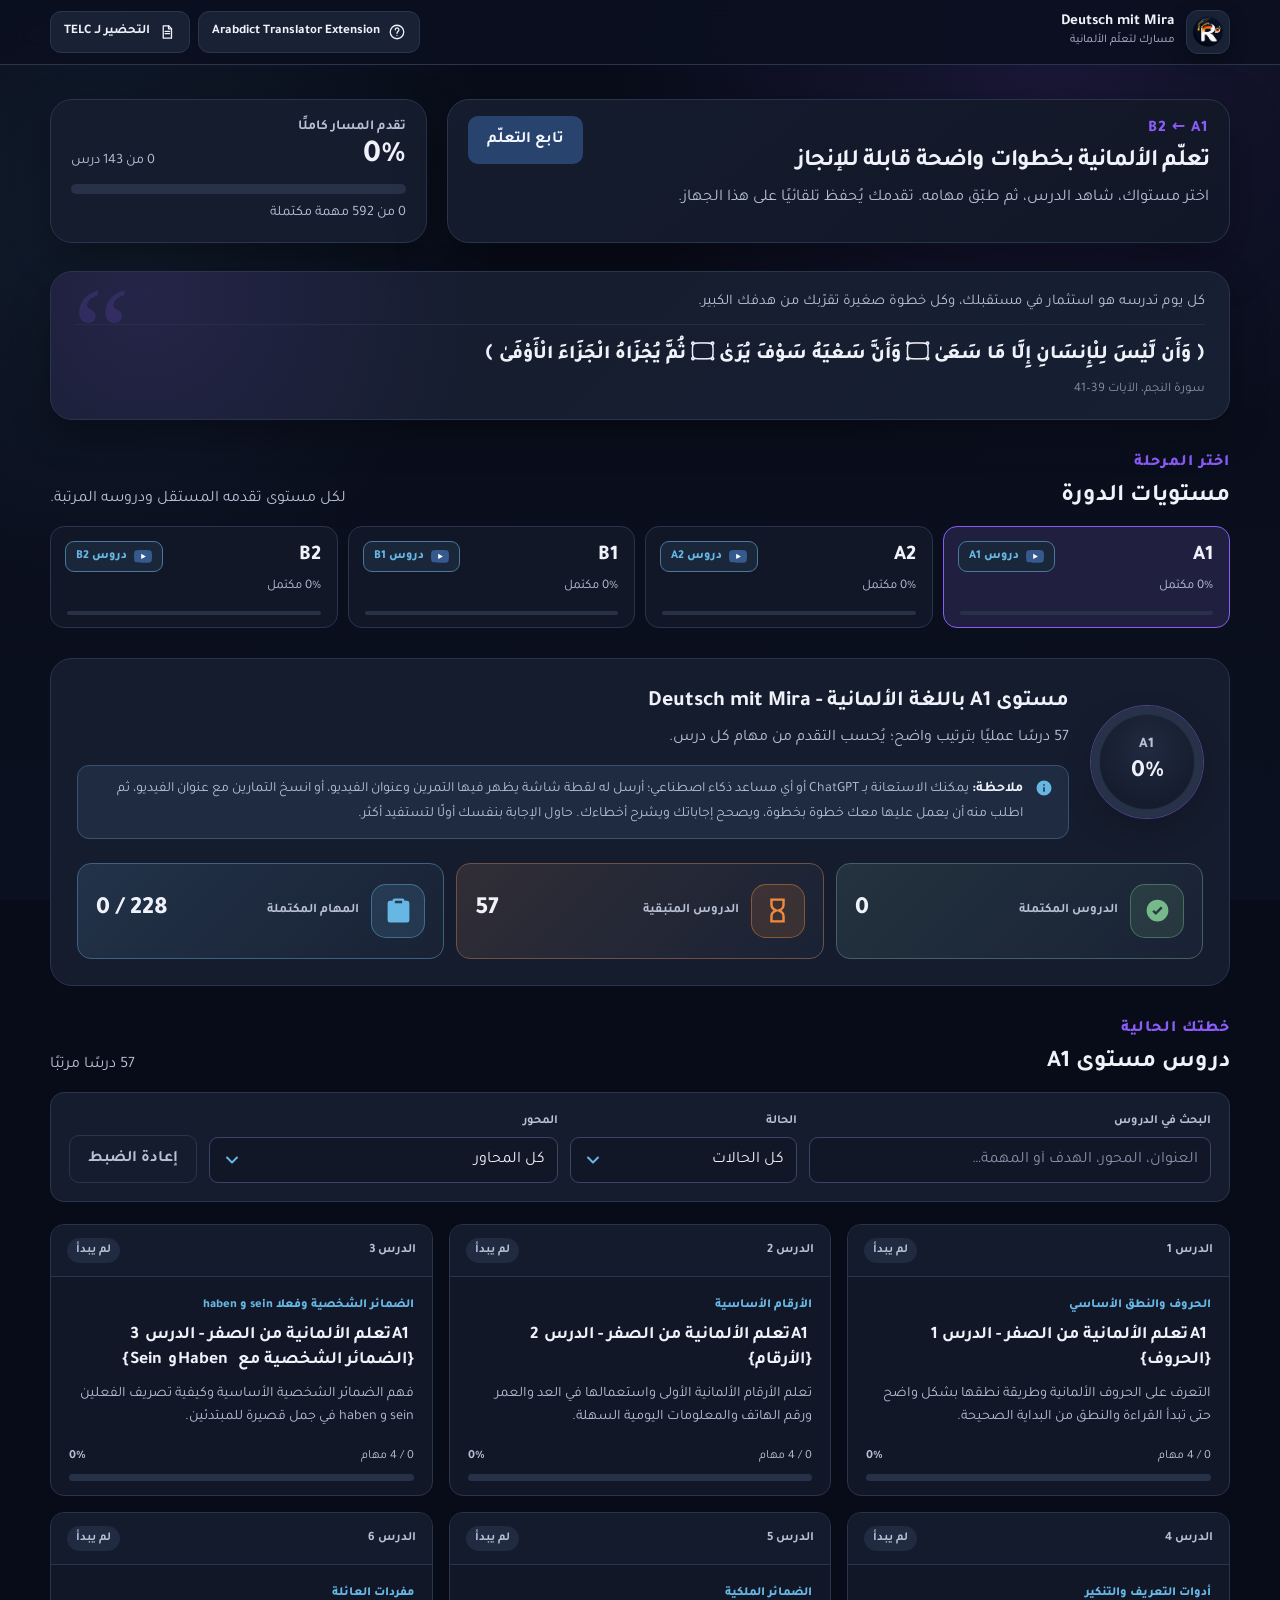
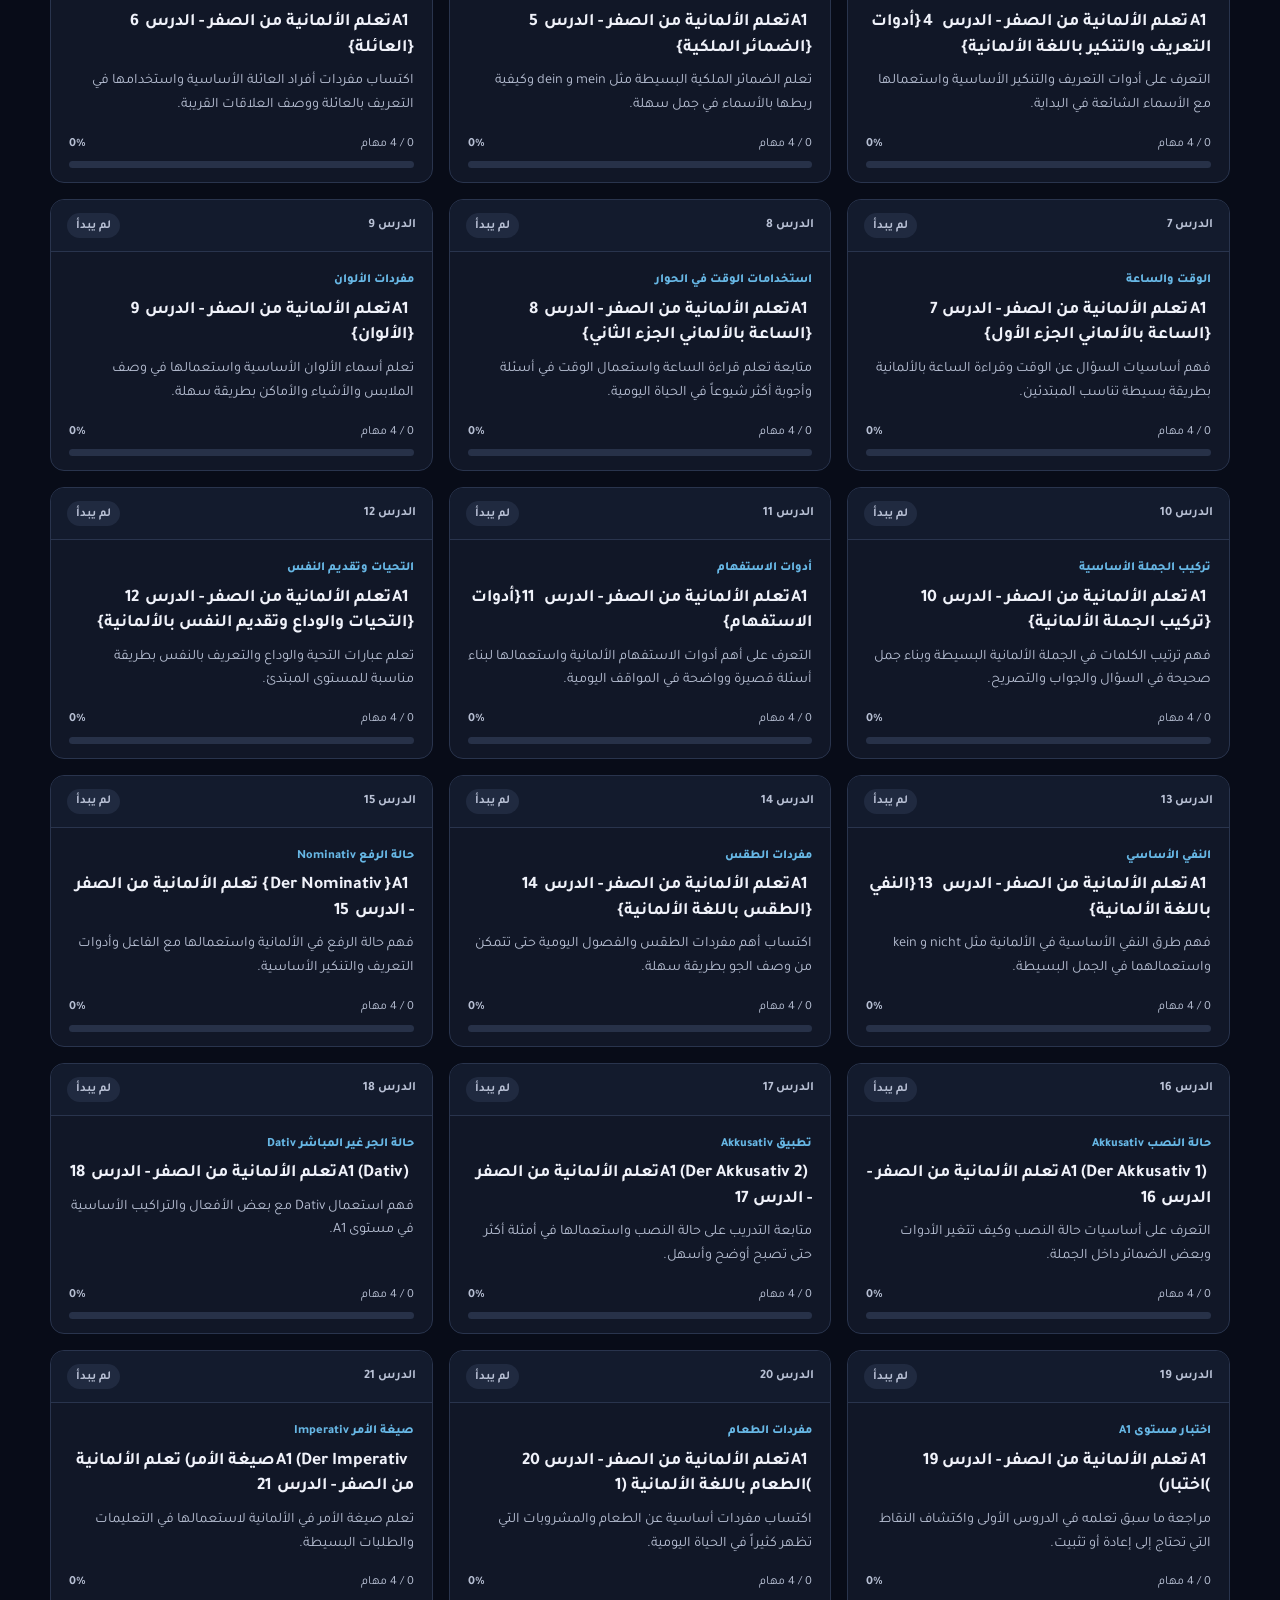
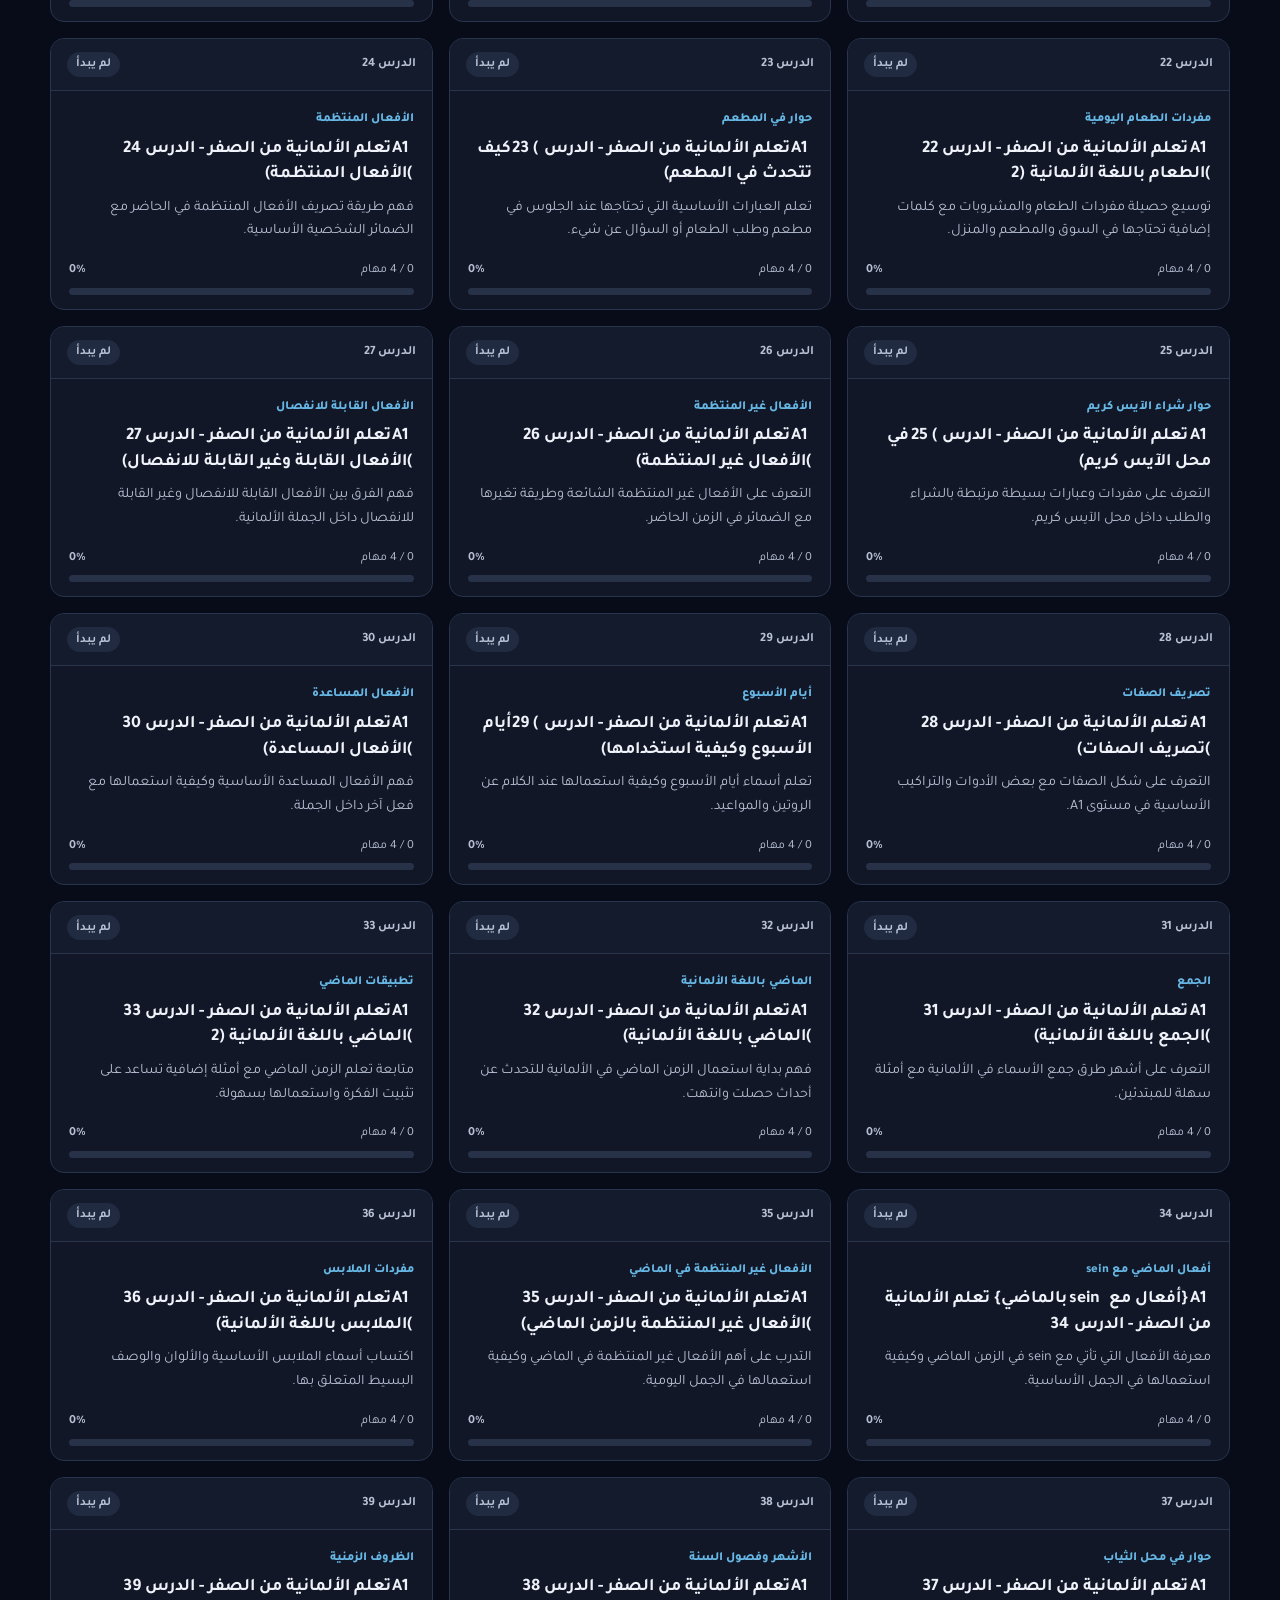
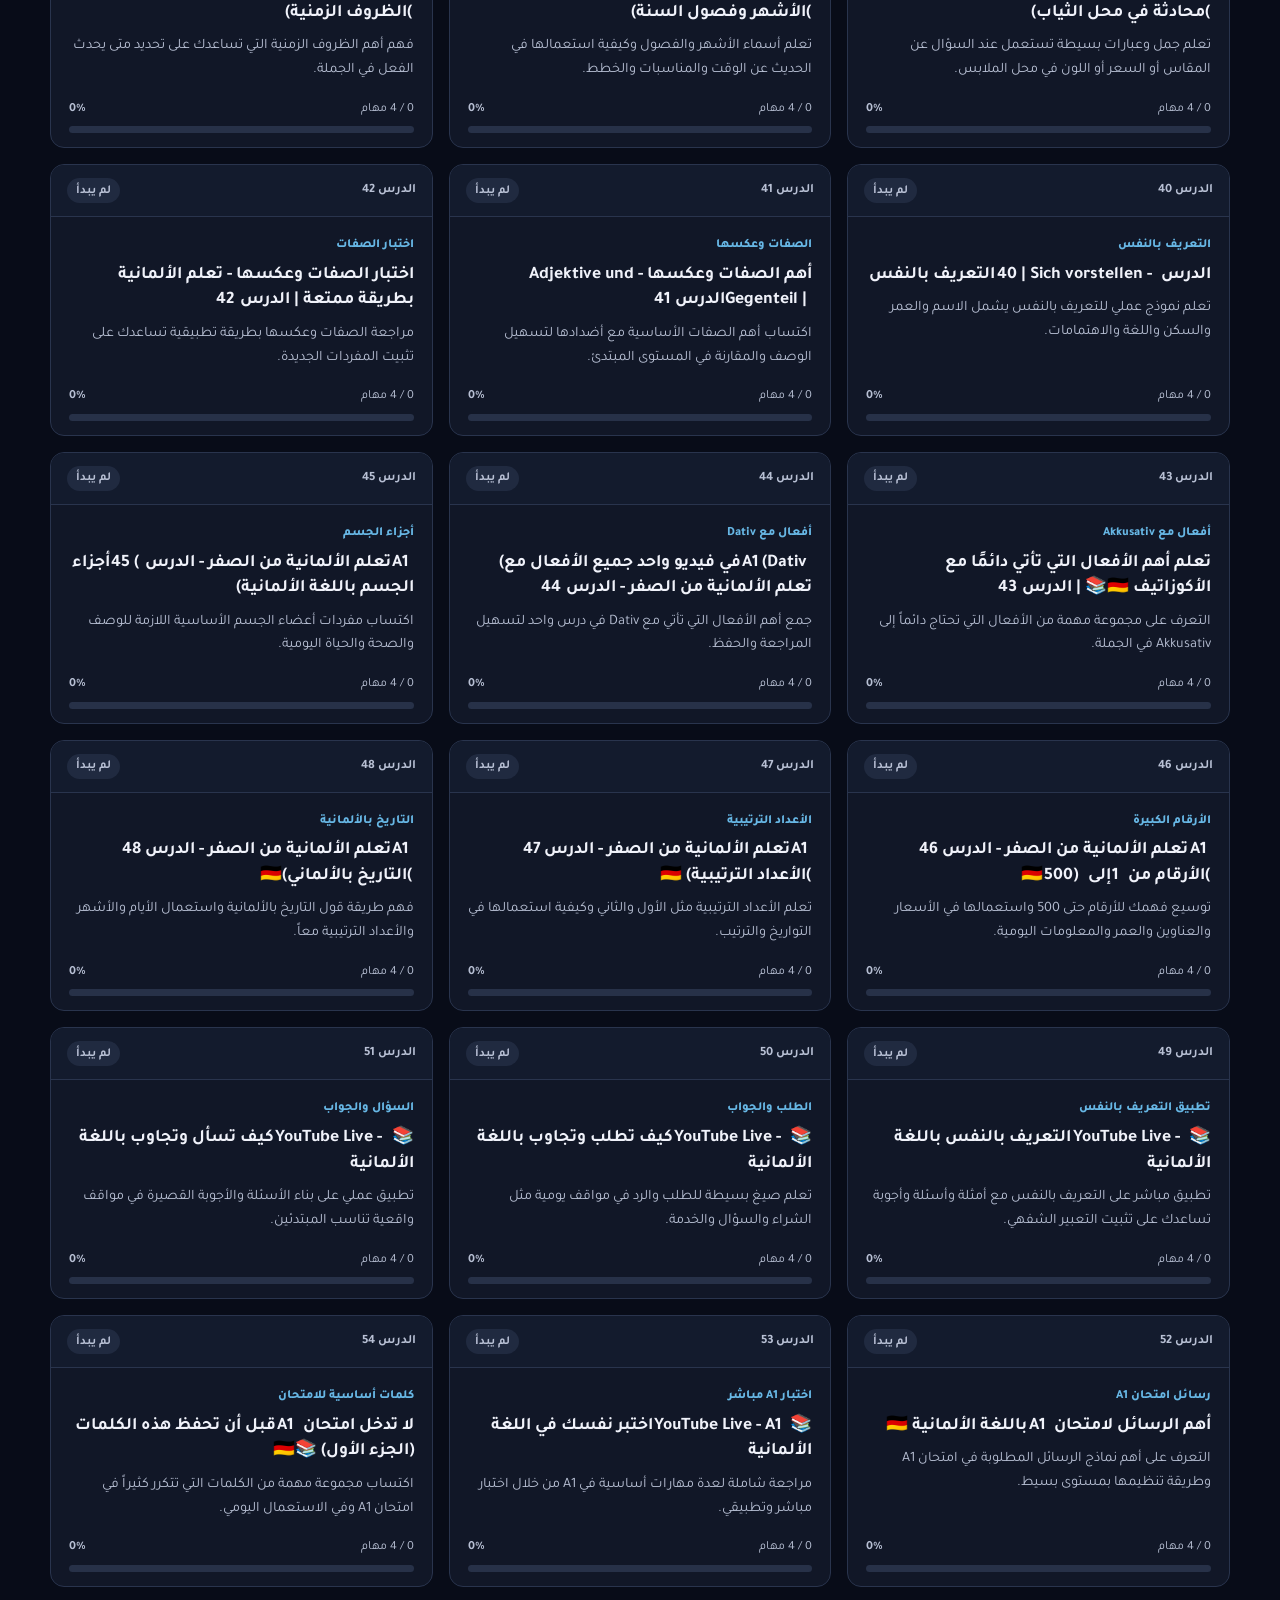
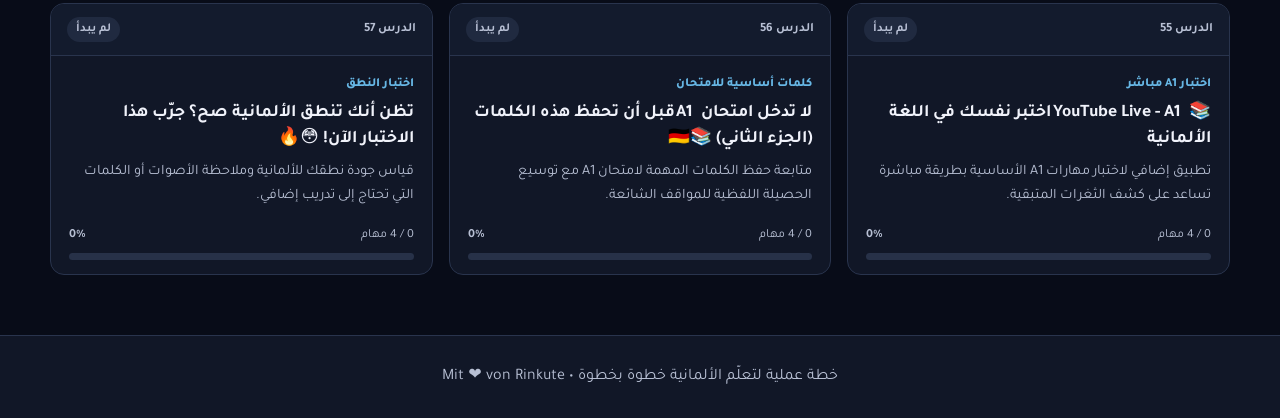
==== commit 241efd6f: "Revert "feat: complete TELC content, branding, audio, and responsive UI" This reverts commit 0afd3da" ====
--- a/index.html
+++ b/index.html
@@ -6,13 +6,13 @@
   <meta name="viewport" content="width=device-width, initial-scale=1.0">
   <meta name="description"
     content="مسار عملي لتعلّم الألمانية من A1 إلى B2 مع دروس فيديو، مهام تطبيقية، ومتابعة تقدم محفوظة.">
-  <title>Deutsch mit Rinkute</title>
+  <title>Deutsch mit Mira</title>
   <link rel="preconnect" href="https://fonts.googleapis.com">
   <link rel="preconnect" href="https://fonts.gstatic.com" crossorigin>
   <link href="https://fonts.googleapis.com/css2?family=Tajawal:wght@400;500;600;700;800&display=swap" rel="stylesheet">
   <link rel="icon" href="./src/assets/Deutsch mit Rinkute.ico">
   <link rel="stylesheet" href="./styles.css?v=20261110-2">
-  <link rel="stylesheet" href="./src/css/telc.css?v=20261125-1">
+  <link rel="stylesheet" href="./src/css/telc.css?v=20261030-8">
 </head>
 
 <body>
@@ -30,11 +30,11 @@
 
   <header class="site-header">
     <div class="header-inner">
-      <a class="brand" href="#/level/A1" aria-label="Deutsch mit Rinkute — الصفحة الرئيسية">
+      <a class="brand" href="#/level/A1" aria-label="Deutsch mit Mira — الصفحة الرئيسية">
         <span class="brand-logo-shell" aria-hidden="true">
           <img class="brand-logo" src="./src/assets/Deutsch mit Rinkute.ico" alt="">
         </span>
-        <span class="brand-copy"><strong>Deutsch mit&nbsp;Rinkute</strong><small>مسارك لتعلّم الألمانية</small></span>
+        <span class="brand-copy"><strong>Deutsch mit Mira</strong><small>مسارك لتعلّم الألمانية</small></span>
       </a>
       <div class="header-actions" id="headerActions">
         <button class="extension-download" id="extensionGuideOpenButton" type="button" aria-haspopup="dialog"
@@ -341,7 +341,7 @@
         stroke-linejoin="round" />
     </svg>
   </button>
-  <script type="module" src="./script.js?v=20261124-2"></script>
+  <script type="module" src="./script.js?v=20261110-2"></script>
 </body>
 
-</html>
+</html>
--- a/styles.css
+++ b/styles.css
@@ -349,16 +349,6 @@
   gap: 6px;
 }
 
-.telc-header-nav__toggle {
-  display: none;
-}
-
-.telc-header-nav__menu {
-  display: flex;
-  align-items: center;
-  gap: 6px;
-}
-
 .telc-header-nav[hidden] {
   display: none;
 }
@@ -368,7 +358,7 @@
   min-height: 40px;
   align-items: center;
   justify-content: center;
-  padding: 8px 11px;
+  padding: 7px 11px;
   border: 1px solid var(--color-border);
   border-radius: 10px;
   background: var(--color-surface-muted);
@@ -2643,76 +2633,23 @@
 
   .header-actions {
     gap: 7px;
-    overflow: visible;
-    max-width: none;
+    overflow-x: auto;
+    max-width: calc(100vw - 190px);
+    scrollbar-width: none;
+  }
+
+  .header-actions::-webkit-scrollbar {
+    display: none;
   }
 
   .telc-header-nav {
-    position: relative;
-    gap: 0;
-  }
-
-  .telc-header-nav__toggle {
-    display: inline-grid;
-    width: 42px;
-    height: 40px;
-    place-items: center;
-    padding: 8px;
-    border: 1px solid var(--color-border);
-    border-radius: 10px;
-    background: var(--color-surface-muted);
-    color: var(--color-text-secondary);
-    cursor: pointer;
-  }
-
-  .telc-header-nav__toggle:hover {
-    border-color: var(--color-border-strong);
-    background: var(--color-surface-hover);
-    color: var(--color-text-primary);
-  }
-
-  .telc-header-nav__toggle:focus-visible {
-    outline: 3px solid var(--color-focus);
-    outline-offset: 3px;
-  }
-
-  .telc-header-nav__toggle svg {
-    width: 22px;
-    height: 22px;
-    fill: none;
-    stroke: currentColor;
-    stroke-linecap: round;
-    stroke-width: 2;
-  }
-
-  .telc-header-nav__menu {
-    position: absolute;
-    z-index: 21;
-    top: calc(100% + 8px);
-    inset-inline-end: 0;
-    display: none;
-    width: 180px;
-    max-width: calc(100vw - 32px);
-    min-width: 0;
-    flex-direction: column;
-    align-items: stretch;
-    gap: 6px;
-    padding: 8px;
-    border: 1px solid var(--color-border);
-    border-radius: 12px;
-    background: var(--color-header);
-    box-shadow: 0 12px 30px var(--color-shadow);
-  }
-
-  .telc-header-nav.is-menu-open .telc-header-nav__menu {
-    display: flex;
+    gap: 4px;
   }
 
   .telc-header-nav a {
-    justify-content: flex-start;
     min-height: 38px;
     padding-inline: 9px;
-    font-size: 0.9rem;
+    font-size: 0.7rem;
   }
 
   .telc-link {
--- a/src/css/telc.css
+++ b/src/css/telc.css
@@ -1,8 +1,5 @@
 .telc-view {
   width: 100%;
-  display: flex;
-  flex: 1 0 auto;
-  flex-direction: column;
   direction: rtl;
 }
 
@@ -13,34 +10,16 @@
 }
 
 body.is-telc-view>main {
-  display: flex;
   flex: 1 0 auto;
-  flex-direction: column;
-}
-
-/* Let the TELC content occupy the real space between header and footer.
-   The previous fixed shell height left an artificial band above the footer. */
-body.is-telc-view>#mainContent>#appContent {
-  display: flex;
-  flex: 1 1 auto;
-  min-height: 0;
-  flex-direction: column;
 }
 
 .is-telc-view .site-footer {
-  flex: 0 0 auto;
-  margin-top: 0 !important;
-  padding: 28px 20px;
-}
-
-/* Keep the TELC header and every TELC surface on the same 1240px grid. */
-.is-telc-view .header-inner {
-  width: min(calc(100% - 32px), 1240px);
+  margin-top: 0;
 }
 
 .telc-shell {
   width: min(calc(100% - 32px), 1240px);
-  margin: auto;
+  margin: 0 auto;
   padding: 28px 0 72px;
 }
 
@@ -66,7 +45,7 @@
 .telc-exam-head h1 {
   margin: 0;
   color: var(--color-text-primary);
-  font-size: clamp(1.7rem, 3.5vw, 3rem);
+  font-size: clamp(2rem, 5vw, 4rem);
   font-weight: 800;
   letter-spacing: -0.045em;
   line-height: 1.06;
@@ -83,8 +62,8 @@
 
 .telc-level-grid {
   display: grid;
-  grid-template-columns: repeat(3, minmax(0, 1fr));
-  width: 100%;
+  grid-template-columns: repeat(2, minmax(0, 1fr));
+  width: min(100%, 1120px);
   margin-inline: auto;
   gap: 22px;
 }
@@ -239,7 +218,7 @@
 
 .telc-level-card h2 {
   margin: 18px 0 8px;
-  font-size: clamp(1.65rem, 2.5vw, 2.35rem);
+  font-size: clamp(2rem, 3.5vw, 3.1rem);
   letter-spacing: -0.06em;
   text-align: center;
 }
@@ -335,15 +314,7 @@
 }
 
 .telc-dashboard-hero h1 {
-  max-width: 100%;
-  font-size: clamp(1.85rem, 3vw, 2.65rem);
-  line-height: 1.15;
-}
-
-.telc-dashboard-hero p {
-  margin-top: 12px;
-  font-size: 0.92rem;
-  line-height: 1.7;
+  font-size: clamp(2rem, 4vw, 3.25rem);
 }
 
 .telc-progress-card {
@@ -353,14 +324,13 @@
 }
 
 .telc-progress-card>strong {
-  font-size: clamp(2.6rem, 4vw, 3.2rem);
+  font-size: 3.5rem;
   line-height: 1;
 }
 
 .telc-progress-card>span {
-  margin: 8px 0 18px;
-  color: var(--color-text-secondary);
-  font-size: 0.9rem;
+  margin: 10px 0 24px;
+  color: var(--color-text-secondary);
 }
 
 .telc-area-grid {
@@ -372,8 +342,8 @@
 .telc-area-card {
   --area-accent: #8b5cf6;
   display: flex;
-  min-height: 260px;
-  padding: 22px;
+  min-height: 300px;
+  padding: 26px;
   align-items: center;
   flex-direction: column;
   border: 1px solid var(--color-border);
@@ -385,6 +355,10 @@
   transition: transform 180ms ease, border-color 180ms ease, box-shadow 180ms ease;
 }
 
+.telc-area-card:last-child {
+  grid-column: span 2;
+}
+
 .telc-area-card[data-accent="magenta"] {
   --area-accent: #bd4cbb;
 }
@@ -422,8 +396,8 @@
 }
 
 .telc-area-card h2 {
-  margin: 24px 0 2px;
-  font-size: clamp(1.35rem, 2vw, 1.55rem);
+  margin: 34px 0 2px;
+  font-size: 1.7rem;
   text-align: center;
 }
 
@@ -434,9 +408,9 @@
 }
 
 .telc-area-card>p {
-  margin: 12px 0 20px;
-  color: var(--color-text-secondary);
-  font-size: 0.82rem;
+  margin: 14px 0 24px;
+  color: var(--color-text-secondary);
+  font-size: 0.88rem;
   text-align: center;
 }
 
@@ -451,18 +425,13 @@
   font-weight: 700;
 }
 
-.telc-area-card--sprechen {
-  grid-column: span 2;
-}
-
 .telc-library-head {
-  width: 100%;
-  max-width: none;
+  max-width: 760px;
   margin-bottom: 28px;
 }
 
 .telc-library-head h1 {
-  font-size: clamp(1.7rem, 3.5vw, 3rem);
+  font-size: clamp(2.3rem, 5vw, 4rem);
 }
 
 .telc-module-tabs {
@@ -491,30 +460,6 @@
   color: #c4b8ff;
 }
 
-.telc-module-tab__count {
-  display: inline-flex;
-  min-width: 1.45rem;
-  height: 1.45rem;
-  align-items: center;
-  justify-content: center;
-  margin-inline-start: 5px;
-  padding: 0 4px;
-  border: 1px solid rgba(169, 148, 255, 0.42);
-  border-radius: 999px;
-  background: rgba(169, 148, 255, 0.12);
-  color: #b8a7ff;
-  font-size: 0.7rem;
-  line-height: 1;
-  font-variant-numeric: tabular-nums;
-}
-
-.telc-module-tabs a.is-active .telc-module-tab__count,
-.telc-module-tabs a:hover .telc-module-tab__count {
-  border-color: rgba(196, 184, 255, 0.72);
-  background: rgba(196, 184, 255, 0.2);
-  color: #f4f1ff;
-}
-
 .telc-exercise-section+.telc-exercise-section {
   margin-top: 46px;
 }
@@ -546,15 +491,11 @@
   gap: 12px;
 }
 
-.telc-exercise-card:only-child {
-  grid-column: 1 / -1;
-}
-
 .telc-exercise-card {
   display: grid;
-  grid-template-columns: minmax(0, 1fr) auto;
+  grid-template-columns: auto minmax(0, 1fr) auto;
+  gap: 14px;
   align-items: center;
-  gap: 14px;
   min-height: 112px;
   padding: 16px;
   border: 1px solid var(--color-border);
@@ -562,7 +503,6 @@
   background: var(--color-surface);
   color: inherit;
   text-decoration: none;
-  text-align: initial;
   transition: border-color 160ms ease, background 160ms ease;
 }
 
@@ -571,36 +511,8 @@
   background: var(--color-surface-hover);
 }
 
-.telc-exercise-card--unavailable {
-  cursor: default;
-  opacity: 0.86;
-}
-
-.telc-exercise-card--unavailable:hover {
-  border-color: var(--color-border);
-  background: var(--color-surface);
-}
-
-.telc-exercise-card--unavailable .telc-exercise-status {
-  color: #f2bd75;
-  font-size: 0.68rem;
-  text-align: center;
-}
-
 .telc-exercise-card.is-complete {
   border-color: rgba(118, 185, 138, 0.42);
-}
-
-.telc-exercise-card__content {
-  min-width: 0;
-  text-align: right;
-}
-
-.telc-exercise-card__meta {
-  display: flex;
-  flex-direction: column;
-  align-items: center;
-  gap: 8px;
 }
 
 .telc-exercise-number {
@@ -635,25 +547,11 @@
 }
 
 .telc-exam-shell {
-  display: flex;
-  flex: 1 1 auto;
-  min-height: 0;
-  flex-direction: column;
   direction: rtl;
   padding-bottom: 0;
 }
 
-.telc-exam-shell>.telc-exam-actions-wrap {
-  position: sticky;
-  bottom: 0;
-  z-index: 10;
-  margin-top: auto;
-  padding-top: 20px;
-}
-
 .telc-exam-head {
-  width: 100%;
-  margin-inline: auto;
   margin-bottom: 22px;
   padding: 24px 28px;
   border: 1px solid var(--color-border);
@@ -728,8 +626,6 @@
 }
 
 .telc-workspace {
-  width: 100%;
-  margin-inline: auto;
   display: grid;
   grid-template-columns: minmax(0, 1.45fr) minmax(320px, 0.75fr);
   gap: 18px;
@@ -1171,21 +1067,14 @@
 
 .telc-radio-question {
   display: grid;
-  grid-template-columns: repeat(1, minmax(0, 1fr));
-  gap: 8px;
+  gap: 7px;
   margin: 0;
   padding: 15px 0;
-  margin-bottom: 10px;
   border: 0;
   border-bottom: 1px solid var(--color-border);
 }
 
-.telc-radio-question:last-child {
-  border-bottom: 0;
-}
-
 .telc-radio-question legend {
-  grid-column: 1 / -1;
   margin-bottom: 8px;
   color: var(--color-text-primary);
   font-size: 0.86rem;
@@ -1196,63 +1085,14 @@
 .telc-radio-question label,
 .telc-self-check {
   display: flex;
-  gap: 10px;
-  align-items: center;
-  padding: 7px 10px;
-  border: 1px solid var(--color-border);
+  gap: 9px;
+  align-items: flex-start;
+  padding: 9px 10px;
+  border: 1px solid transparent;
   border-radius: 9px;
-  background: var(--color-surface-muted);
   color: var(--color-text-secondary);
   font-size: 0.8rem;
   cursor: pointer;
-}
-
-.telc-radio-question label {
-  width: 100%;
-  min-height: 2rem;
-  box-sizing: border-box;
-}
-
-.telc-radio-question>.telc-question-evidence {
-  grid-column: 1 / -1;
-  width: 100% !important;
-}
-
-.telc-radio-question input[type="radio"] {
-  appearance: none;
-  position: relative;
-  width: 1rem;
-  height: 1rem;
-  margin: 0;
-  border: 1.5px solid var(--color-border-strong);
-  border-radius: 50%;
-  background: var(--color-page);
-  display: grid;
-  place-items: center;
-  flex: 0 0 1rem;
-  cursor: pointer;
-}
-
-.telc-radio-question input[type="radio"]::after {
-  content: "";
-  position: absolute;
-  top: 50%;
-  left: 50%;
-  width: .42rem;
-  height: .42rem;
-  border-radius: 50%;
-  background: var(--color-accent-purple);
-  transform: translate(-50%, -50%) scale(0);
-  transition: transform .14s ease;
-}
-
-.telc-radio-question input[type="radio"]:checked {
-  border-color: var(--color-accent-purple);
-  box-shadow: 0 0 0 3px color-mix(in srgb, var(--color-accent-purple) 14%, transparent);
-}
-
-.telc-radio-question input[type="radio"]:checked::after {
-  transform: translate(-50%, -50%) scale(1);
 }
 
 .telc-self-check {
@@ -1330,11 +1170,6 @@
   background: var(--color-surface-muted);
 }
 
-.telc-radio-question label:has(input:focus-visible) {
-  border-color: var(--color-accent-purple);
-  box-shadow: 0 0 0 3px color-mix(in srgb, var(--color-accent-purple) 14%, transparent);
-}
-
 .telc-radio-question label.is-correct,
 .telc-text-card.is-correct,
 .telc-situation-card.is-correct,
@@ -1380,11 +1215,6 @@
 }
 
 .telc-word-bank span {
-  display: grid;
-  grid-template-columns: 22px minmax(0, 1fr);
-  align-items: center;
-  gap: 6px;
-  width: 100%;
   padding: 6px 8px;
   border: 1px solid var(--color-border);
   border-radius: 7px;
@@ -1392,32 +1222,13 @@
   font-size: 0.68rem;
 }
 
-/* The generic reference-panel grid also matches the word-bank wrapper.
-   Keep the bank as a vertical list so each letter/word pair has its own row. */
-.telc-reference-panel>.telc-word-bank {
-  display: flex;
-  flex-direction: column;
-  flex-wrap: nowrap;
-  align-items: stretch;
-  grid-template-columns: none;
-  gap: 6px;
-  padding: 0;
-  border-bottom: 0;
-}
-
-.telc-reference-panel>.telc-word-bank>span {
-  box-sizing: border-box;
-  flex: 0 0 auto;
-}
-
 .telc-word-bank strong {
   margin-right: 5px;
   color: #a994ff;
 }
 
 .telc-gap-paper {
-  width: 100%;
-  max-width: none;
+  max-width: 1100px;
   margin-inline: auto;
   font-size: 1rem;
   line-height: 2.45;
@@ -1447,88 +1258,6 @@
   text-transform: uppercase;
 }
 
-.telc-c1-reading-paper>.telc-instruction {
-  margin-bottom: 1rem;
-}
-
-.telc-c1-option-bank {
-  display: grid;
-  gap: .55rem;
-  margin-top: 1.25rem;
-  padding-top: 1rem;
-  border-top: 1px solid var(--color-border);
-}
-
-.telc-c1-option-bank h3 {
-  margin: 0 0 .25rem;
-  color: var(--color-text-primary);
-  font-size: .95rem;
-}
-
-.telc-c1-option-bank>div {
-  display: grid;
-  grid-template-columns: 2rem minmax(0, 1fr);
-  align-items: start;
-  gap: .7rem;
-  padding: .55rem .65rem;
-  border: 1px solid var(--color-border);
-  border-radius: 10px;
-  background: var(--color-surface-muted);
-}
-
-.telc-c1-option-bank>div strong {
-  display: inline-grid;
-  place-items: center;
-  min-height: 1.65rem;
-  border-radius: 7px;
-  background: rgba(139, 92, 246, .16);
-  color: #a994ff;
-}
-
-.telc-c1-option-bank>div span {
-  min-width: 0;
-  line-height: 1.55;
-}
-
-.telc-choice-bank {
-  display: grid;
-  gap: .55rem;
-  padding: 1rem;
-  border: 1px solid var(--color-border);
-  border-radius: 14px;
-  background: var(--color-surface);
-}
-
-.telc-choice-bank h3 {
-  margin: 0 0 .2rem;
-  font-size: .95rem;
-  color: var(--color-text-primary);
-}
-
-.telc-choice-bank>div {
-  display: grid;
-  grid-template-columns: 2rem minmax(0, 1fr);
-  gap: .7rem;
-  align-items: start;
-  padding: .5rem .6rem;
-  border: 1px solid var(--color-border);
-  border-radius: 10px;
-  background: var(--color-surface-muted);
-}
-
-.telc-choice-bank>div strong {
-  display: inline-grid;
-  place-items: center;
-  min-height: 1.55rem;
-  border-radius: 7px;
-  background: rgba(139, 92, 246, .16);
-  color: #a994ff;
-}
-
-.telc-choice-bank>div span {
-  line-height: 1.55;
-}
-
 .telc-inline-select {
   width: auto;
   min-width: max-content;
@@ -1574,36 +1303,7 @@
 }
 
 .telc-listening-intro {
-  position: relative;
-  display: grid;
-  grid-template-columns: minmax(0, 1fr);
-  align-items: center;
-  direction: ltr;
-}
-
-.telc-listening-intro>span,
-.telc-listening-intro>h2,
-.telc-listening-intro>.telc-source-badge,
-.telc-listening-intro>p {
-  grid-column: 1;
-  text-align: right;
-}
-
-.telc-listening-intro>span {
-  grid-row: 1;
-}
-
-.telc-listening-intro>h2 {
-  grid-row: 2;
-}
-
-.telc-listening-intro>.telc-source-badge {
-  grid-row: 3;
-  justify-self: end;
-}
-
-.telc-listening-intro>p {
-  grid-row: 4;
+  direction: rtl;
 }
 
 .telc-listening-intro>span,
@@ -1622,284 +1322,6 @@
 .telc-listening-intro p,
 .telc-prompt-card>p {
   color: var(--color-text-secondary);
-}
-
-.telc-source-badge {
-  display: inline-flex;
-  align-items: center;
-  width: fit-content;
-  margin: 4px 0 10px;
-  padding: .25rem .55rem;
-  border: 1px solid currentColor;
-  border-radius: 999px;
-  font-size: .72rem;
-  font-weight: 800;
-  letter-spacing: .01em;
-}
-
-.telc-source-badge.is-verified {
-  color: var(--color-success, #76b98a);
-  background: color-mix(in srgb, var(--color-success, #76b98a) 12%, transparent);
-}
-
-.telc-source-badge.is-self-study {
-  color: var(--color-text-muted, #858fa8);
-  background: color-mix(in srgb, var(--color-text-muted, #858fa8) 10%, transparent);
-}
-
-.telc-source-badge.is-audio-only {
-  color: var(--color-accent-cyan, #67b7e5);
-  background: color-mix(in srgb, var(--color-accent-cyan, #67b7e5) 12%, transparent);
-}
-
-.telc-listening-audio {
-  grid-column: 1 / -1;
-  grid-row: 5;
-  align-self: stretch;
-  width: 100%;
-  margin: 14px 0 0;
-  direction: ltr;
-  accent-color: var(--color-accent);
-}
-
-.telc-note-panel {
-  display: grid;
-  gap: 12px;
-  align-content: start;
-}
-
-.telc-note-panel>h2 {
-  margin: 0 0 2px;
-}
-
-.telc-note-group {
-  display: grid;
-  gap: 8px;
-  padding: 12px;
-  border: 1px solid var(--color-border);
-  border-radius: 14px;
-  background: color-mix(in srgb, var(--color-surface) 88%, transparent);
-}
-
-.telc-note-group h3 {
-  margin: 0;
-  color: #a994ff;
-  font-size: .9rem;
-}
-
-.telc-note-row {
-  display: grid;
-  grid-template-columns: 1fr;
-  align-items: stretch;
-  gap: 10px;
-  padding-top: 8px;
-  border-top: 1px solid var(--color-border);
-}
-
-.telc-note-row label {
-  display: grid;
-  gap: 3px;
-  color: var(--color-text-primary);
-  font-size: .82rem;
-}
-
-.telc-note-row label strong {
-  color: #a994ff;
-  font-size: .72rem;
-}
-
-.telc-note-input {
-  width: 100%;
-  min-height: 38px;
-  padding: 8px 10px;
-  border: 1px solid var(--color-border);
-  border-radius: 9px;
-  color: var(--color-text-primary);
-  background: var(--color-surface);
-}
-
-.telc-note-answer {
-  width: 100%;
-  font-size: .72rem;
-}
-
-.telc-note-answer summary {
-  cursor: pointer;
-  display: block;
-  width: 100%;
-  color: #a994ff;
-}
-
-.telc-note-answer p {
-  margin: 6px 0 0;
-  max-width: 230px;
-  color: var(--color-text-primary);
-  font-size: .76rem;
-}
-
-.telc-c1-section-bank {
-  display: grid;
-  gap: .75rem;
-  margin-top: 1rem;
-}
-
-.telc-c1-section-bank h2 {
-  margin: 0;
-  font-size: 1rem;
-}
-
-.telc-c1-section-bank article {
-  border: 1px solid var(--color-border);
-  border-radius: 12px;
-  padding: .85rem 1rem;
-  background: var(--color-surface);
-}
-
-.telc-c1-section-bank article strong {
-  color: #a994ff;
-}
-
-.telc-c1-section-bank article p {
-  margin: .45rem 0 0;
-  line-height: 1.7;
-}
-
-.telc-instruction {
-  margin: 0 0 1rem;
-  padding: .75rem .9rem;
-  border: 1px solid var(--color-border);
-  border-radius: 12px;
-  background: var(--color-surface-muted);
-}
-
-.telc-instruction summary {
-  display: flex;
-  align-items: center;
-  justify-content: space-between;
-  gap: .75rem;
-  cursor: pointer;
-  color: var(--color-text-primary);
-  font-weight: 800;
-  list-style: none;
-}
-
-.telc-instruction summary::-webkit-details-marker {
-  display: none;
-}
-
-.telc-instruction__de {
-  display: inline-flex;
-  align-items: center;
-  gap: .45rem;
-}
-
-.telc-instruction__de::before {
-  content: "";
-  width: .36rem;
-  height: .36rem;
-  border-right: 1.5px solid #a994ff;
-  border-bottom: 1.5px solid #a994ff;
-  transform: rotate(-45deg);
-  margin-top: -4px;
-  transition: transform .18s ease;
-}
-
-.telc-instruction:not([open]) .telc-instruction__de::before {
-  transform: rotate(45deg);
-}
-
-.telc-instruction p {
-  margin: .6rem 0 0;
-  line-height: 1.6;
-}
-
-.telc-instruction p[lang="ar"] {
-  color: var(--color-text-secondary);
-}
-
-/* Shared compact disclosure chevron for all expandable panels. */
-.telc-reference-panel details summary,
-.telc-transcript summary,
-.telc-note-answer summary {
-  display: flex;
-  align-items: center;
-  gap: .45rem;
-  list-style: none;
-}
-
-.telc-reference-panel details summary::-webkit-details-marker,
-.telc-transcript summary::-webkit-details-marker,
-.telc-note-answer summary::-webkit-details-marker {
-  display: none;
-}
-
-.telc-reference-panel details summary::before,
-.telc-transcript summary::before,
-.telc-note-answer summary::before {
-  content: "";
-  width: .34rem;
-  height: .34rem;
-  flex: 0 0 .34rem;
-  border-right: 1.5px solid currentColor;
-  border-bottom: 1.5px solid currentColor;
-  transform: rotate(-45deg);
-  transition: transform .18s ease;
-}
-
-.telc-reference-panel details[open] summary::before,
-.telc-transcript[open] summary::before,
-.telc-note-answer[open] summary::before {
-  transform: rotate(45deg);
-}
-
-@media (max-width: 720px) {
-  .telc-instruction {
-    padding: .65rem .75rem;
-    font-size: .88rem;
-  }
-
-  .telc-instruction summary {
-    align-items: flex-start;
-  }
-
-  .telc-instruction summary span:last-child {
-    text-align: right;
-  }
-}
-
-@media (max-width: 720px) {
-  .telc-note-row {
-    grid-template-columns: 1fr;
-  }
-}
-
-.telc-listening-intro>strong {
-  grid-column: 1;
-  grid-row: 1;
-  justify-self: start;
-  align-self: start;
-  display: inline-flex;
-  align-items: center;
-  margin-top: 4px;
-  padding: .28rem .58rem;
-  border: 1px solid var(--color-border-strong);
-  border-radius: 999px;
-  background: var(--color-surface-muted);
-  color: var(--color-text-secondary);
-  font-size: .75rem;
-}
-
-.telc-prompt-heading {
-  display: flex;
-  align-items: flex-start;
-  justify-content: space-between;
-  gap: 16px;
-  margin-bottom: 14px;
-}
-
-.telc-prompt-heading .telc-translation-toggle {
-  flex: 0 0 auto;
-  margin-top: 2px;
 }
 
 .telc-transcript summary {
@@ -2032,7 +1454,10 @@
 }
 
 .telc-exam-actions {
-  position: static;
+  position: sticky;
+  z-index: 10;
+  bottom: 0;
+  margin-top: 20px;
   padding: 10px;
   border: 1px solid var(--color-border);
   border-bottom: 0;
@@ -2052,38 +1477,6 @@
   border: 1px solid rgba(139, 92, 246, 0.45);
   border-radius: 22px;
   background: radial-gradient(circle at 10% 50%, rgba(139, 92, 246, 0.17), transparent 18rem), var(--color-surface);
-}
-
-/* On the dashboard the catalog summary shares the second row with the
-   remaining skill card instead of creating a wide, isolated row. */
-.telc-area-grid>.telc-simulation-card {
-  grid-column: span 2;
-  margin-top: 0;
-}
-
-.telc-simulation-card--b1,
-.telc-simulation-card--b2 {
-  grid-column: 1 / -1 !important;
-}
-
-.telc-catalog-card {
-  position: relative;
-  grid-template-columns: 1fr;
-  min-height: 220px;
-}
-
-.telc-catalog-card .telc-simulation-card__copy {
-  width: 100%;
-}
-
-.telc-catalog-card .telc-simulation-card__status {
-  position: absolute;
-  top: 28px;
-  left: 28px;
-}
-
-.telc-catalog-card .telc-simulation-card__copy>p {
-  max-width: none;
 }
 
 .telc-simulation-card h2,
@@ -2242,14 +1635,6 @@
 .telc-exam-actions>div {
   display: flex;
   gap: 8px;
-}
-
-.telc-action-icon {
-  display: none;
-  align-items: center;
-  justify-content: center;
-  font-size: 1.15rem;
-  line-height: 1;
 }
 
 .telc-secondary-link,
@@ -2374,7 +1759,6 @@
 
 @media (max-width: 980px) {
 
-  .telc-level-grid,
   .telc-area-grid,
   .telc-exercise-grid {
     grid-template-columns: repeat(2, minmax(0, 1fr));
@@ -2408,33 +1792,13 @@
     grid-template-columns: 1fr;
   }
 
-  .telc-area-grid {
-    gap: 18px 0;
-  }
-
-  .telc-area-grid>.telc-simulation-card {
-    grid-column: span 1;
-  }
-
-  .telc-area-card--sprechen {
-    grid-column: span 1;
-  }
-
-  .telc-area-card h2 {
-    margin-top: 12px;
-  }
-
-  .telc-character-toolbar {
-    gap: 8px !important;
-  }
-
   .telc-level-card {
     min-height: 300px;
     padding: 20px;
   }
 
   .telc-area-card {
-    grid-column: 1;
+    grid-column: auto;
     min-height: 240px;
   }
 
@@ -2481,18 +1845,8 @@
 
   .telc-exam-actions {
     align-items: stretch;
-    flex-direction: row;
-    justify-content: space-between;
-    padding-inline: 10px;
-  }
-
-  .telc-radio-question {
-    grid-template-columns: 1fr;
-  }
-
-  .telc-radio-question legend,
-  .telc-radio-question>.telc-question-evidence {
-    grid-column: 1;
+    flex-direction: column;
+    padding-inline: 10px 72px;
   }
 
   .telc-simulation-card {
@@ -2500,19 +1854,6 @@
     text-align: center;
   }
 
-  .telc-area-grid>.telc-simulation-card {
-    grid-column: span 1;
-  }
-
-  .telc-area-card--sprechen {
-    grid-column: span 1;
-  }
-
-  .telc-catalog-card .telc-simulation-card__status {
-    position: static;
-    margin: 18px auto 0;
-  }
-
   .telc-simulation-overview {
     grid-template-columns: 1fr;
   }
@@ -2530,30 +1871,10 @@
     width: 100%;
   }
 
-  .telc-exam-actions>div {
-    flex: 0 0 auto;
-  }
-
-  .telc-action-label {
-    position: absolute;
-    width: 1px;
-    height: 1px;
-    overflow: hidden;
-    clip: rect(0 0 0 0);
-    white-space: nowrap;
-  }
-
-  .telc-action-icon {
-    display: inline-flex;
-  }
-
+  .telc-exam-actions>div,
   .telc-exam-actions a,
   .telc-exam-actions button {
-    flex: 0 0 46px;
-    width: 46px;
-    min-width: 46px;
-    min-height: 46px;
-    padding: 8px;
+    flex: 1;
   }
 }
 
@@ -2564,621 +1885,4 @@
     animation: none;
     transition: none;
   }
-}
-
-/* Compact evidence and translation tools aligned with the TELC visual system. */
-.telc-evidence-toolbar,
-.telc-inline-tools {
-  display: inline-flex;
-  align-items: center;
-  justify-content: flex-end;
-  gap: .4rem;
-}
-
-.telc-inline-tools {
-  margin-inline-start: .25rem;
-}
-
-.telc-icon-tool,
-.telc-question-evidence,
-.telc-match-evidence,
-.telc-gap-evidence {
-  display: inline-flex;
-  align-items: center;
-  justify-content: center;
-  gap: 0;
-  width: 2.5rem;
-  height: 2.5rem;
-  min-width: 2.5rem;
-  min-height: 2.5rem;
-  padding: 0;
-  border: 1px solid color-mix(in srgb, var(--color-primary, #8b5cf6) 25%, var(--color-border, #dbe3ee));
-  border-radius: 999px;
-  background: var(--color-surface, #fff);
-  color: var(--color-text, #24324a);
-  font: inherit;
-  font-size: .86rem;
-  cursor: pointer;
-  box-shadow: 0 4px 12px rgb(15 23 42 / 7%);
-}
-
-.telc-icon-tool>span,
-.telc-question-evidence>span,
-.telc-match-evidence>span,
-.telc-gap-evidence>span {
-  position: absolute;
-  width: 1px;
-  height: 1px;
-  padding: 0;
-  margin: -1px;
-  overflow: hidden;
-  clip: rect(0, 0, 0, 0);
-  white-space: nowrap;
-  border: 0;
-}
-
-.telc-icon-tool:hover,
-.telc-icon-tool:focus-visible,
-.telc-question-evidence:hover,
-.telc-question-evidence:focus-visible,
-.telc-match-evidence:hover,
-.telc-match-evidence:focus-visible,
-.telc-gap-evidence:hover,
-.telc-gap-evidence:focus-visible {
-  border-color: var(--color-primary, #8b5cf6);
-  box-shadow: 0 0 0 3px color-mix(in srgb, var(--color-primary, #8b5cf6) 14%, transparent);
-  outline: 0;
-}
-
-.telc-gap-evidence,
-.telc-question-evidence {
-  width: auto;
-  min-width: 0;
-  min-height: 2.2rem;
-  height: auto;
-  padding: .45rem .75rem;
-  border-radius: .7rem;
-  gap: .35rem;
-}
-
-.telc-gap-evidence>span,
-.telc-question-evidence>span {
-  position: static;
-  width: auto;
-  height: auto;
-  padding: 0;
-  margin: 0;
-  overflow: visible;
-  clip: auto;
-  color: inherit;
-  font-size: .75rem;
-  font-weight: 800;
-  white-space: nowrap;
-}
-
-.telc-evidence-toggle.is-active,
-.telc-question-evidence.is-active,
-.telc-match-evidence.is-active,
-.telc-gap-evidence.is-active {
-  border-color: var(--color-primary, #8b5cf6);
-  background: color-mix(in srgb, var(--color-primary, #8b5cf6) 13%, var(--color-surface, #fff));
-  color: var(--color-primary, #6d4ce8);
-}
-
-.telc-translation-toggle.is-active {
-  border-color: var(--color-accent-orange, #f18a3b);
-  background: color-mix(in srgb, var(--color-accent-orange, #f18a3b) 13%, var(--color-surface, #fff));
-  color: color-mix(in srgb, var(--color-accent-orange, #f18a3b) 80%, #7c2d12);
-}
-
-.telc-evidence-passage.is-evidence-visible .telc-evidence-content strong {
-  padding: .05em .16em;
-  border-radius: .24em;
-  background: color-mix(in srgb, var(--color-accent-orange, #f18a3b) 22%, transparent);
-  box-shadow: inset 0 -.16em 0 color-mix(in srgb, var(--color-accent-orange, #f18a3b) 55%, transparent);
-  color: var(--color-text, #172033);
-  font-weight: 750;
-}
-
-.telc-reference-panel details.is-evidence-target {
-  border-color: var(--color-primary, #8b5cf6);
-  background: color-mix(in srgb, var(--color-primary, #8b5cf6) 8%, var(--color-surface, #fff));
-  box-shadow: 0 0 0 3px color-mix(in srgb, var(--color-primary, #8b5cf6) 15%, transparent);
-}
-
-.telc-arabic-translation {
-  margin-top: .9rem;
-  padding: .9rem 1rem;
-  border: 1px solid color-mix(in srgb, var(--color-accent-orange, #f18a3b) 28%, var(--color-border, #dbe3ee));
-  border-radius: .8rem;
-  background: color-mix(in srgb, var(--color-accent-orange, #f18a3b) 7%, var(--color-surface, #fff));
-  color: var(--color-text, #24324a);
-  font-family: "Noto Sans Arabic", "Segoe UI", sans-serif;
-  font-size: 1rem;
-  line-height: 2;
-  text-align: right;
-}
-
-.telc-writing-checklist {
-  display: grid;
-  gap: .55rem;
-  margin-top: .75rem;
-}
-
-.telc-writing-checklist label {
-  display: grid;
-  grid-template-columns: auto auto 1fr;
-  align-items: start;
-  gap: .55rem;
-  padding: .65rem .7rem;
-  border: 1px solid var(--color-border, #dbe3ee);
-  border-radius: .7rem;
-  background: color-mix(in srgb, var(--color-primary, #8b5cf6) 4%, var(--color-surface, #fff));
-  cursor: pointer;
-  transition: border-color .18s ease, background .18s ease, transform .18s ease;
-}
-
-.telc-writing-checklist label:hover {
-  border-color: color-mix(in srgb, var(--color-primary, #8b5cf6) 55%, var(--color-border, #dbe3ee));
-  background: color-mix(in srgb, var(--color-primary, #8b5cf6) 9%, var(--color-surface, #fff));
-  transform: translateY(-1px);
-}
-
-.telc-writing-checklist input {
-  appearance: none;
-  width: 1.2rem;
-  height: 1.2rem;
-  margin: .08rem 0 0;
-  border: 1.5px solid color-mix(in srgb, var(--color-text-muted, #64748b) 60%, var(--color-border, #dbe3ee));
-  border-radius: .38rem;
-  background: var(--color-surface, #fff);
-  display: grid;
-  place-items: center;
-  cursor: pointer;
-  flex: 0 0 auto;
-}
-
-.telc-writing-checklist input::after {
-  content: "";
-  width: .48rem;
-  height: .28rem;
-  border: solid #fff;
-  border-width: 0 0 2px 2px;
-  transform: rotate(-45deg) scale(0);
-  transition: transform .14s ease;
-}
-
-.telc-writing-checklist input:checked {
-  border-color: var(--color-primary, #8b5cf6);
-  background: var(--color-primary, #8b5cf6);
-}
-
-.telc-writing-checklist input:checked::after {
-  transform: rotate(-45deg) scale(1);
-}
-
-.telc-writing-checklist label>span {
-  display: grid;
-  place-items: center;
-  width: 1.35rem;
-  height: 1.35rem;
-  border-radius: 999px;
-  background: color-mix(in srgb, var(--color-accent-purple, #8b5cf6) 20%, var(--color-surface, #fff));
-  color: #c4b5fd;
-  font-size: .72rem;
-  font-weight: 800;
-}
-
-.telc-writing-checklist input:checked~b {
-  color: var(--color-text-muted, #64748b);
-  text-decoration: line-through;
-}
-
-.telc-writing-guide {
-  margin-top: 1rem;
-  padding: .75rem;
-  border: 1px solid var(--color-border, #dbe3ee);
-  border-radius: .75rem;
-  background: color-mix(in srgb, var(--color-surface-elevated, #151c2d) 84%, var(--color-accent-purple, #8b5cf6) 16%);
-  color: var(--color-text-primary, #e7edf8);
-}
-
-.telc-writing-guide summary {
-  color: #c4b5fd;
-  font-weight: 800;
-  cursor: pointer;
-  list-style: none;
-  display: flex;
-  align-items: center;
-  gap: .55rem;
-}
-
-.telc-writing-guide summary::-webkit-details-marker {
-  display: none;
-}
-
-.telc-writing-guide summary::before {
-  content: "";
-  width: .34rem;
-  height: .34rem;
-  margin-inline: .1rem .05rem;
-  border-right: 1.5px solid currentColor;
-  border-bottom: 1.5px solid currentColor;
-  flex: 0 0 .34rem;
-  transform: rotate(-45deg);
-  transition: transform .18s ease;
-}
-
-.telc-writing-guide[open] summary::before {
-  transform: rotate(45deg);
-}
-
-.telc-writing-guide li {
-  color: var(--color-text-secondary, #b8c0d4);
-}
-
-.telc-writing-status {
-  display: flex;
-  align-items: center;
-  justify-content: space-between;
-  gap: .75rem;
-}
-
-.telc-writing-status>div {
-  display: inline-flex;
-  align-items: center;
-  gap: .4rem;
-}
-
-.telc-writing-status time {
-  min-width: 4.8rem;
-  padding: .42rem .65rem;
-  border-radius: .6rem;
-  background: color-mix(in srgb, var(--color-accent-purple, #8b5cf6) 18%, var(--color-surface, #fff));
-  color: #aebdff;
-  font-variant-numeric: tabular-nums;
-  font-weight: 850;
-  text-align: center;
-}
-
-.telc-writing-status time.is-expired {
-  background: #fee2e2;
-  color: #b91c1c;
-}
-
-.telc-writing-status button {
-  width: 2.2rem;
-  height: 2.2rem;
-  padding: 0;
-  border: 1px solid var(--color-border-strong, #3b4667);
-  border-radius: .65rem;
-  background: color-mix(in srgb, var(--color-surface, #fff) 92%, var(--color-primary, #8b5cf6));
-  color: var(--color-text, #e7edf8);
-  font: inherit;
-  font-weight: 750;
-  line-height: 1;
-  cursor: pointer;
-}
-
-.telc-writing-status button:hover {
-  border-color: var(--color-primary, #8b5cf6);
-  color: var(--color-primary, #6d4ce8);
-  background: color-mix(in srgb, var(--color-primary, #8b5cf6) 9%, var(--color-surface, #fff));
-}
-
-[data-draft-count].is-target-met {
-  color: #15803d;
-  font-weight: 800;
-}
-
-.telc-question-evidence,
-.telc-match-evidence,
-.telc-gap-evidence {
-  display: inline-flex;
-  align-items: center;
-  gap: .45rem;
-  margin-top: .65rem;
-  padding: .42rem .7rem;
-  border: 1px solid #cbd5e1;
-  border-radius: .65rem;
-  background: #fff;
-  color: #334155;
-  font: inherit;
-  font-size: .78rem;
-  font-weight: 750;
-  cursor: pointer;
-}
-
-.telc-question-evidence.is-active,
-.telc-match-evidence.is-active,
-.telc-gap-evidence.is-active {
-  border-color: #22c55e;
-  background: #f0fdf4;
-  color: #166534;
-}
-
-.telc-gap-paper__intro .telc-gap-evidence {
-  margin-inline-start: auto;
-  margin-top: 0;
-}
-
-.telc-gap-evidence-answer {
-  display: none;
-  margin-inline: .35rem;
-  padding: .18rem .42rem;
-  border-radius: .4rem;
-  background: #dcfce7;
-  color: #166534;
-  font-size: .78em;
-  font-weight: 800;
-  white-space: nowrap;
-}
-
-.telc-gap-paper.is-gap-evidence-visible .telc-gap-evidence-answer {
-  display: inline-flex;
-}
-
-.telc-question-evidence__panel,
-.telc-no-match-note {
-  margin: .6rem 0 0;
-  padding: .65rem .75rem;
-  border-inline-start: 3px solid #22c55e;
-  border-radius: .35rem;
-  background: #f0fdf4;
-  color: #14532d;
-  line-height: 1.55;
-}
-
-.telc-reference-panel details.is-evidence-target {
-  border-color: #22c55e;
-  background: #f0fdf4;
-  box-shadow: 0 0 0 3px rgb(34 197 94 / 18%);
-}
-
-.telc-evidence-passage {
-  position: relative;
-}
-
-.telc-evidence-toolbar {
-  display: flex;
-  justify-content: flex-end;
-  margin: 0 0 .65rem;
-}
-
-.telc-evidence-toggle {
-  display: inline-flex;
-  align-items: center;
-  gap: .5rem;
-  min-height: 2.35rem;
-  padding: .45rem .75rem;
-  border: 1px solid color-mix(in srgb, var(--telc-accent, #6d5dfc) 30%, #dbe3ee);
-  border-radius: .75rem;
-  background: #fff;
-  color: #24324a;
-  font: inherit;
-  font-size: .82rem;
-  font-weight: 700;
-  cursor: pointer;
-  transition: border-color .2s ease, box-shadow .2s ease, transform .2s ease;
-}
-
-.telc-evidence-toggle:hover,
-.telc-evidence-toggle:focus-visible {
-  border-color: var(--telc-accent, #6d5dfc);
-  box-shadow: 0 0 0 3px color-mix(in srgb, var(--telc-accent, #6d5dfc) 14%, transparent);
-  outline: 0;
-}
-
-.telc-evidence-toggle.is-active {
-  border-color: #22c55e;
-  background: #f0fdf4;
-  color: #166534;
-}
-
-.telc-evidence-content strong {
-  font-weight: inherit;
-  color: inherit;
-  background: transparent;
-  box-shadow: none;
-  transition: color .25s ease, background-color .25s ease, box-shadow .25s ease;
-}
-
-.telc-evidence-passage.is-evidence-visible .telc-evidence-content strong {
-  padding: .04em .14em;
-  border-radius: .2em;
-  background: #b7ff3c;
-  box-shadow: 0 0 0 2px #b7ff3c;
-  color: #17210b;
-  font-weight: 750;
-}
-
-@media (prefers-reduced-motion: reduce) {
-
-  .telc-evidence-toggle,
-  .telc-evidence-content strong {
-    transition: none;
-  }
-}
-
-/* Final dark-theme overrides: keep these after legacy evidence styles. */
-.telc-icon-tool,
-.telc-question-evidence,
-.telc-match-evidence,
-.telc-gap-evidence {
-  width: 2.35rem !important;
-  height: 2.35rem !important;
-  min-width: 2.35rem !important;
-  min-height: 2.35rem !important;
-  padding: 0 !important;
-  border: 1px solid var(--color-border) !important;
-  border-radius: .72rem !important;
-  background: var(--color-surface-muted) !important;
-  color: var(--color-text-secondary) !important;
-  box-shadow: none !important;
-}
-
-/* Hint controls use readable German labels; only the translation/evidence
-   icon tools remain compact square buttons. */
-.telc-question-evidence,
-.telc-gap-evidence {
-  width: auto !important;
-  min-width: 0 !important;
-  min-height: 2.2rem !important;
-  height: auto !important;
-  padding: .45rem .75rem !important;
-  border-radius: .7rem !important;
-  gap: .35rem !important;
-}
-
-.telc-question-evidence>span,
-.telc-gap-evidence>span {
-  position: static !important;
-  width: auto !important;
-  height: auto !important;
-  padding: 0 !important;
-  margin: 0 !important;
-  overflow: visible !important;
-  clip: auto !important;
-  color: inherit !important;
-  font-size: .75rem !important;
-  font-weight: 800 !important;
-  white-space: nowrap !important;
-}
-
-.telc-icon-tool:hover,
-.telc-icon-tool:focus-visible,
-.telc-question-evidence:hover,
-.telc-question-evidence:focus-visible,
-.telc-match-evidence:hover,
-.telc-match-evidence:focus-visible,
-.telc-gap-evidence:hover,
-.telc-gap-evidence:focus-visible {
-  border-color: var(--color-accent-purple) !important;
-  background: var(--color-surface-hover) !important;
-  color: var(--color-text-primary) !important;
-  box-shadow: 0 0 0 3px color-mix(in srgb, var(--color-accent-purple) 16%, transparent) !important;
-}
-
-.telc-evidence-toggle.is-active,
-.telc-question-evidence.is-active,
-.telc-match-evidence.is-active,
-.telc-gap-evidence.is-active {
-  border-color: var(--color-accent-purple) !important;
-  background: color-mix(in srgb, var(--color-accent-purple) 18%, var(--color-surface-muted)) !important;
-  color: var(--color-text-primary) !important;
-}
-
-.telc-translation-toggle {
-  font-family: "Noto Sans Arabic", "Segoe UI", sans-serif !important;
-  font-size: 1rem !important;
-  font-weight: 800 !important;
-}
-
-.telc-translation-toggle svg {
-  width: 1.2rem;
-  height: 1.2rem;
-  fill: none;
-  stroke: currentColor;
-  stroke-width: 1.8;
-  stroke-linecap: round;
-  stroke-linejoin: round;
-}
-
-.telc-translation-toggle.is-active {
-  border-color: var(--color-accent-orange) !important;
-  background: color-mix(in srgb, var(--color-accent-orange) 16%, var(--color-surface-muted)) !important;
-  color: var(--color-text-primary) !important;
-}
-
-.telc-evidence-passage.is-evidence-visible .telc-evidence-content strong {
-  padding: .03em .1em !important;
-  border-radius: .18em !important;
-  background: color-mix(in srgb, var(--color-accent-orange) 16%, transparent) !important;
-  box-shadow: inset 0 -.12em 0 color-mix(in srgb, var(--color-accent-orange) 58%, transparent) !important;
-  color: var(--color-text-primary) !important;
-  font-weight: 750 !important;
-}
-
-.telc-arabic-translation {
-  border-color: color-mix(in srgb, var(--color-accent-orange) 35%, var(--color-border)) !important;
-  background: color-mix(in srgb, var(--color-accent-orange) 6%, var(--color-surface-muted)) !important;
-  color: var(--color-text-primary) !important;
-  box-shadow: inset -3px 0 0 color-mix(in srgb, var(--color-accent-orange) 55%, transparent);
-}
-
-.telc-arabic-translation[hidden] {
-  display: none !important;
-}
-
-.telc-text-card__answer {
-  gap: .7rem;
-}
-
-.telc-text-card__answer .telc-custom-select {
-  margin-inline-start: auto;
-}
-
-.telc-inline-tools {
-  flex: 0 0 auto;
-}
-
-/* Exercise-row placement and cool-toned evidence treatment. */
-.telc-text-card__answer .telc-inline-tools {
-  margin-inline-start: .45rem;
-  margin-inline-end: .75rem;
-}
-
-.telc-text-card__answer .telc-custom-select {
-  margin-inline-start: auto;
-}
-
-.telc-evidence-toggle svg {
-  width: 1.18rem;
-  height: 1.18rem;
-  fill: none;
-  stroke: currentColor;
-  stroke-width: 1.8;
-  stroke-linecap: round;
-  stroke-linejoin: round;
-}
-
-.telc-evidence-toggle {
-  color: var(--color-accent-cyan) !important;
-}
-
-.telc-evidence-toggle.is-active {
-  border-color: var(--color-accent-cyan) !important;
-  background: color-mix(in srgb, var(--color-accent-cyan) 15%, var(--color-surface-muted)) !important;
-  color: var(--color-text-primary) !important;
-  box-shadow: 0 0 0 3px color-mix(in srgb, var(--color-accent-cyan) 13%, transparent) !important;
-}
-
-.telc-translation-toggle.is-active {
-  border-color: var(--color-accent-purple) !important;
-  background: color-mix(in srgb, var(--color-accent-purple) 16%, var(--color-surface-muted)) !important;
-  color: var(--color-text-primary) !important;
-}
-
-.telc-evidence-passage.is-evidence-visible .telc-evidence-content strong {
-  background: color-mix(in srgb, var(--color-accent-cyan) 13%, transparent) !important;
-  box-shadow: inset 0 -.13em 0 color-mix(in srgb, var(--color-accent-cyan) 58%, transparent) !important;
-  color: var(--color-text-primary) !important;
-}
-
-.telc-arabic-translation {
-  border-color: color-mix(in srgb, var(--color-accent-purple) 42%, var(--color-border)) !important;
-  background: linear-gradient(135deg, color-mix(in srgb, var(--color-accent-purple) 9%, var(--color-surface-muted)), color-mix(in srgb, var(--color-accent-cyan) 5%, var(--color-surface-muted))) !important;
-  box-shadow: inset -3px 0 0 color-mix(in srgb, var(--color-accent-purple) 70%, transparent) !important;
-}
-
-@media (max-width: 720px) {
-  .telc-text-card__answer {
-    flex-wrap: wrap;
-  }
-
-  .telc-text-card__answer .telc-custom-select {
-    order: 3;
-    width: 100%;
-    margin-inline-start: 0;
-  }
-}
+}
